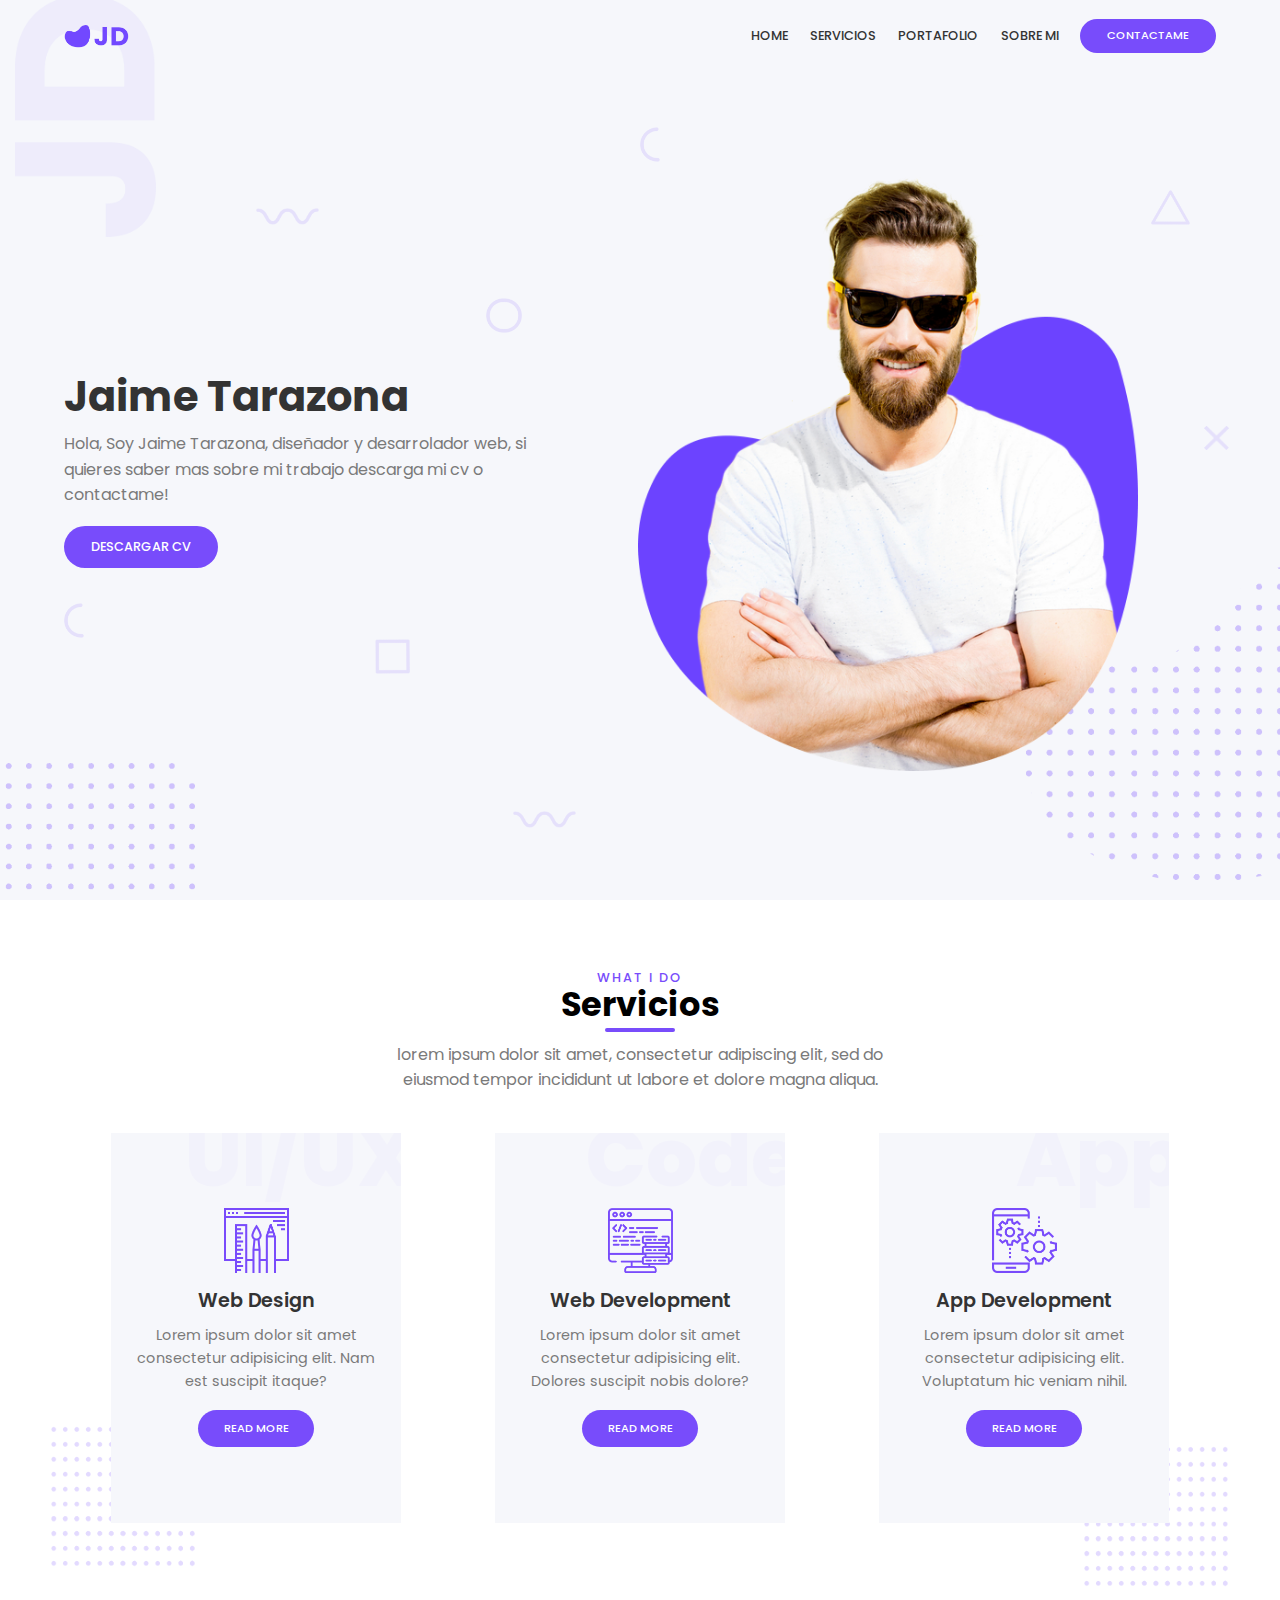
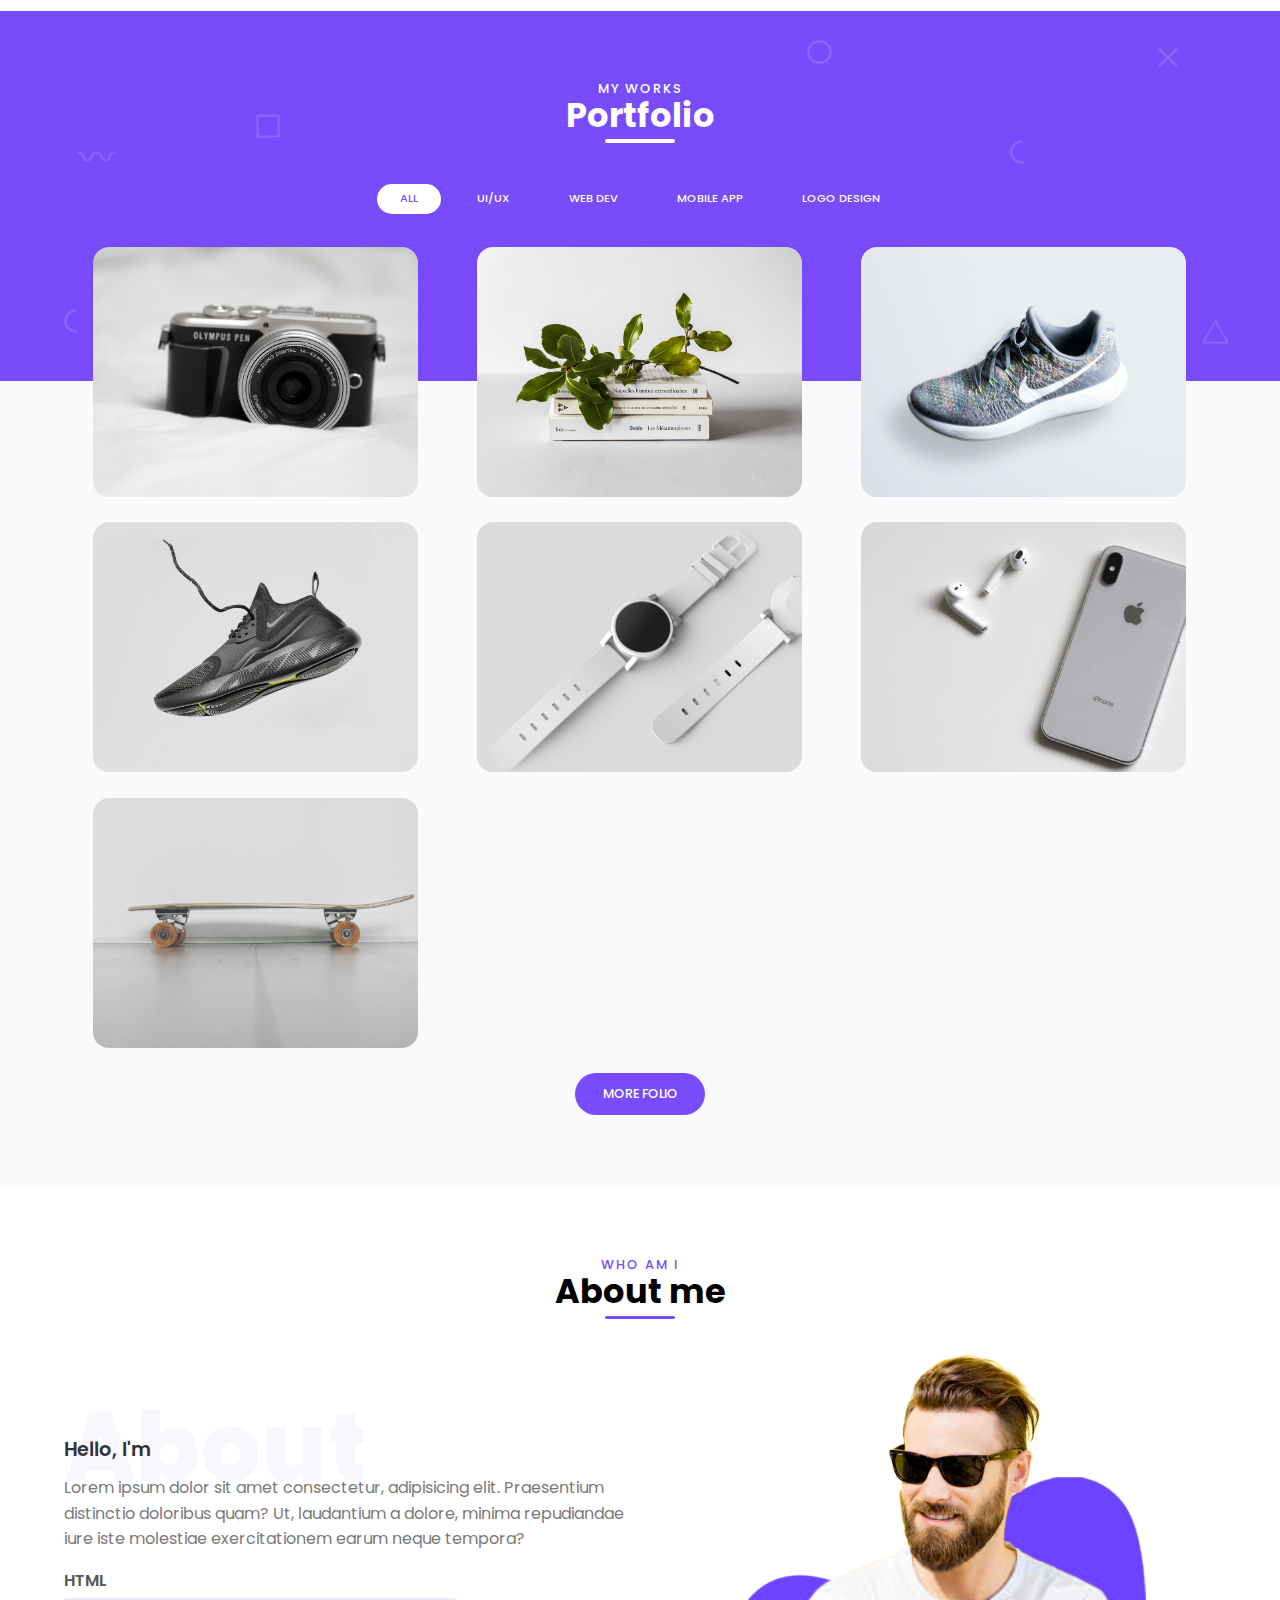
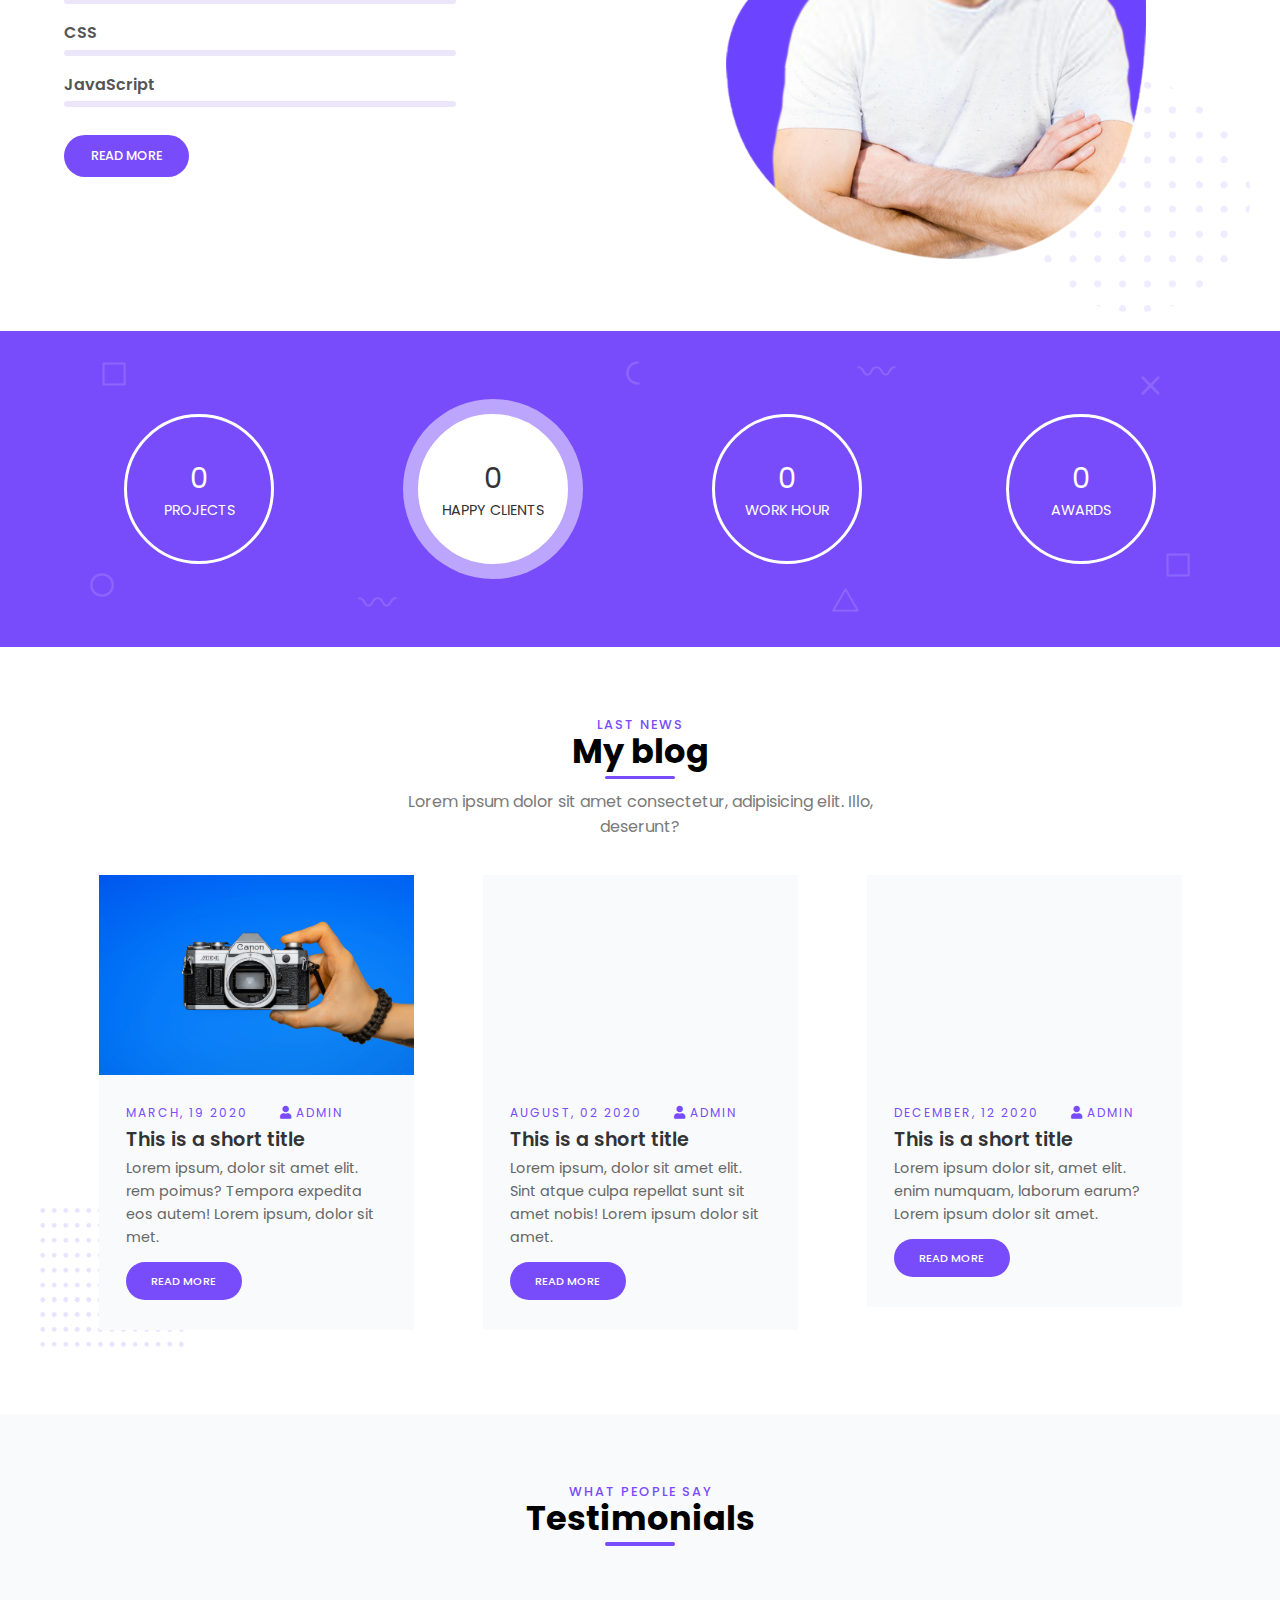
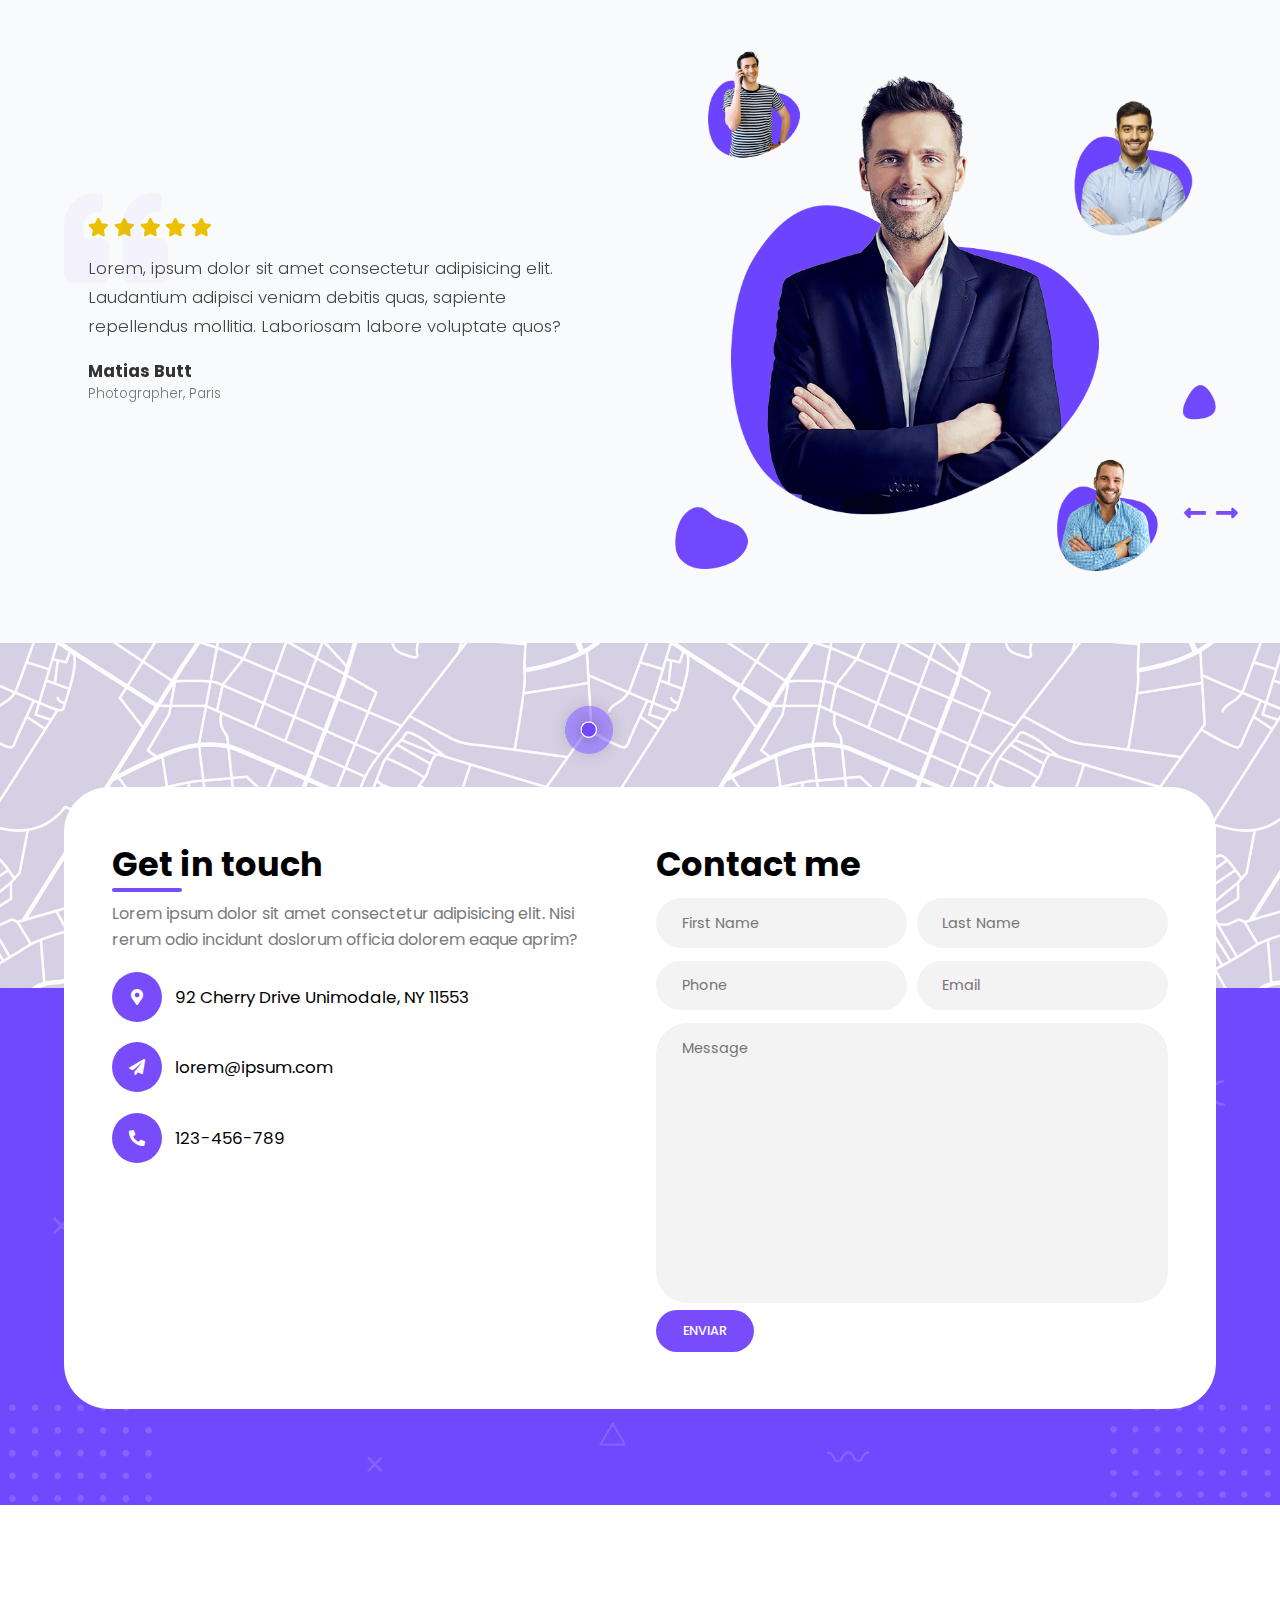
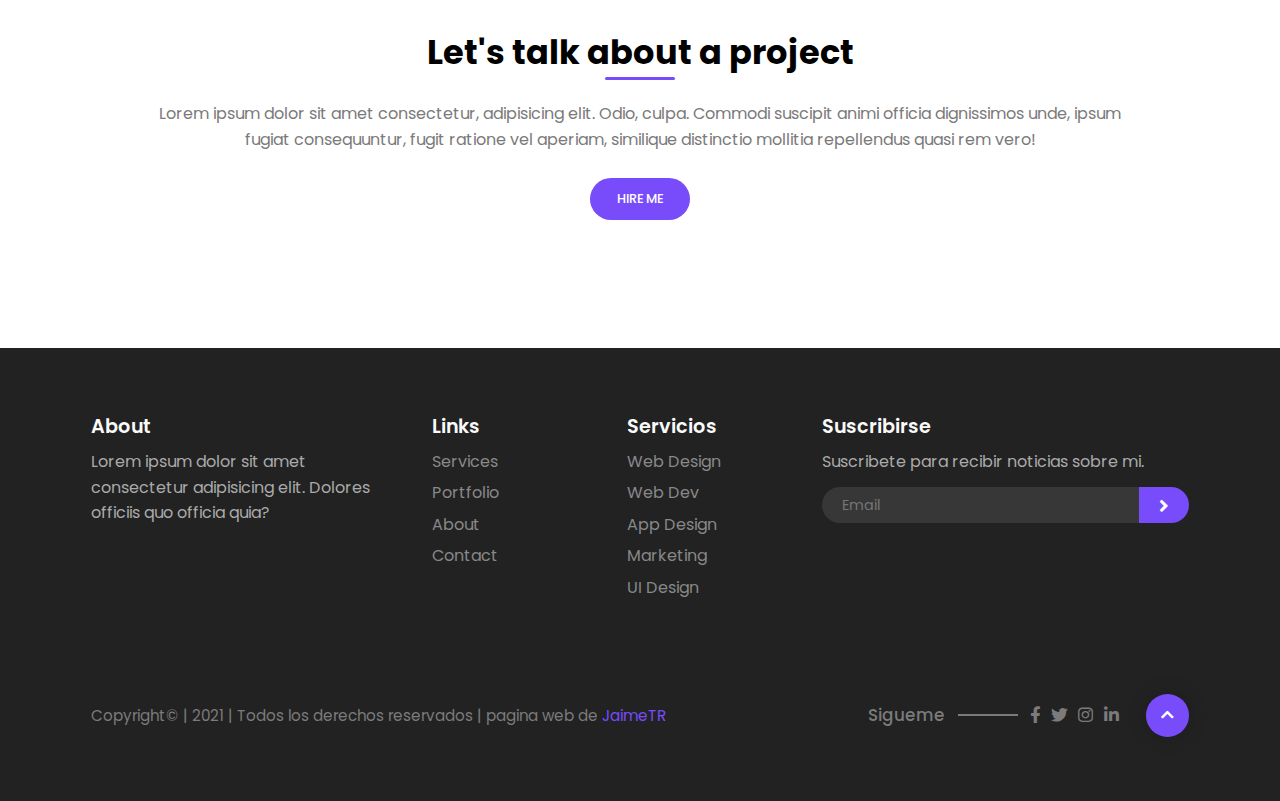
==== index.html @ b3bc88b5 "Update dependency font-awesome to v5.15.4" ====
<!DOCTYPE html>
<html lang="en">

<head>
    <meta charset="UTF-8" />
    <meta name="viewport" content="width=device-width, initial-scale=1.0" />
    <title>Jaime Tarazona - Portafolio web</title>
    <link rel="stylesheet" href="https://cdnjs.cloudflare.com/ajax/libs/font-awesome/5.15.4/css/all.min.css" />
    <link rel="stylesheet" href="https://unpkg.com/swiper/swiper-bundle.min.css" />
    <link rel="stylesheet" href="./css/style.css" />
</head>

<body>
    <main>
        <header id="header">
            <div class="overlay overlay-lg">
                <img src="./img/shapes/square.png" class="shape square" alt="" />
                <img src="./img/shapes/circle.png" class="shape circle" alt="" />
                <img src="./img/shapes/half-circle.png" class="shape half-circle1" alt="" />
                <img src="./img/shapes/half-circle.png" class="shape half-circle2" alt="" />
                <img src="./img/shapes/x.png" class="shape xshape" alt="" />
                <img src="./img/shapes/wave.png" class="shape wave wave1" alt="" />
                <img src="./img/shapes/wave.png" class="shape wave wave2" alt="" />
                <img src="./img/shapes/triangle.png" class="shape triangle" alt="" />
                <img src="./img/shapes/letters.png" class="letters" alt="" />
                <img src="./img/shapes/points1.png" class="points points1" alt="" />
            </div>

            <nav>
                <div class="container">
                    <div class="logo">
                        <img src="./img/logo.png" alt="" />
                    </div>

                    <div class="links">
                        <ul>
                            <li>
                                <a href="#header">Home</a>
                            </li>
                            <li>
                                <a href="#services">Servicios</a>
                            </li>
                            <li>
                                <a href="#portfolio">Portafolio</a>
                            </li>
                            <li>
                                <a href="#about">Sobre mi</a>
                            </li>
                            <li>
                                <a href="#contact" class="active">CONTACTAME</a>
                            </li>
                        </ul>
                    </div>

                    <div class="hamburger-menu">
                        <div class="bar"></div>
                    </div>
                </div>
            </nav>

            <div class="header-content">
                <div class="container grid-2">
                    <div class="column-1">
                        <h1 class="header-title">Jaime Tarazona</h1>
                        <p class="text">
                            Hola, Soy Jaime Tarazona, diseñador y desarrolador web, si quieres saber mas sobre mi trabajo descarga mi cv o contactame!
                        </p>
                        <a href="#" class="btn">Descargar CV</a>
                    </div>

                    <div class="column-2 image">
                        <img src="./img/shapes/points2.png" class="points points2" alt="" />
                        <img src="./img/person.png" class="img-element z-index" alt="" />
                    </div>
                </div>
            </div>
        </header>

        <section class="services section" id="services">
            <div class="container">
                <div class="section-header">
                    <h3 class="title" data-title="What I Do">Servicios</h3>
                    <p class="text">
                        lorem ipsum dolor sit amet, consectetur adipiscing elit, sed do eiusmod tempor incididunt ut labore et dolore magna aliqua.
                    </p>
                </div>

                <div class="cards">
                    <div class="card-wrap">
                        <img src="./img/shapes/points3.png" class="points points1 points-sq" alt="" />
                        <div class="card" data-card="UI/UX">
                            <div class="card-content z-index">
                                <img src="./img/design-icon.png" class="icon" alt="" />
                                <h3 class="title-sm">Web Design</h3>
                                <p class="text">
                                    Lorem ipsum dolor sit amet consectetur adipisicing elit. Nam est suscipit itaque?
                                </p>
                                <a href="#" class="btn small">Read more</a>
                            </div>
                        </div>
                    </div>

                    <div class="card-wrap">
                        <div class="card" data-card="Code">
                            <div class="card-content z-index">
                                <img src="./img/code-icon.png" class="icon" alt="" />
                                <h3 class="title-sm">Web Development</h3>
                                <p class="text">
                                    Lorem ipsum dolor sit amet consectetur adipisicing elit. Dolores suscipit nobis dolore?
                                </p>
                                <a href="#" class="btn small">Read more</a>
                            </div>
                        </div>
                    </div>

                    <div class="card-wrap">
                        <img src="./img/shapes/points3.png" class="points points2 points-sq" alt="" />
                        <div class="card" data-card="App">
                            <div class="card-content z-index">
                                <img src="./img/app-icon.png" class="icon" alt="" />
                                <h3 class="title-sm">App Development</h3>
                                <p class="text">
                                    Lorem ipsum dolor sit amet consectetur adipisicing elit. Voluptatum hic veniam nihil.
                                </p>
                                <a href="#" class="btn small">Read more</a>
                            </div>
                        </div>
                    </div>
                </div>
            </div>
        </section>

        <section class="portfolio section" id="portfolio">
            <div class="background-bg">
                <div class="overlay overlay-sm">
                    <img src="./img/shapes/half-circle.png" class="shape half-circle1" alt="" />
                    <img src="./img/shapes/half-circle.png" class="shape half-circle2" alt="" />
                    <img src="./img/shapes/square.png" class="shape square" alt="" />
                    <img src="./img/shapes/wave.png" class="shape wave" alt="" />
                    <img src="./img/shapes/circle.png" class="shape circle" alt="" />
                    <img src="./img/shapes/triangle.png" class="shape triangle" alt="" />
                    <img src="./img/shapes/x.png" class="shape xshape" alt="" />
                </div>
            </div>

            <div class="container">
                <div class="section-header">
                    <h3 class="title" data-title="My works">Portfolio</h3>
                </div>

                <div class="section-body">
                    <div class="filter">
                        <button class="filter-btn active" data-filter="*">All</button>
                        <button class="filter-btn" data-filter=".ui">UI/UX</button>
                        <button class="filter-btn" data-filter=".webdev">Web Dev</button>
                        <button class="filter-btn" data-filter=".appdev">
                Mobile App
              </button>
                        <button class="filter-btn" data-filter=".logo-design">
                Logo Design
              </button>
                    </div>

                    <div class="grid">
                        <div class="grid-item logo-design">
                            <div class="gallery-image">
                                <img src="./img/portfolio/port1.jpg" alt="" />
                                <div class="img-overlay">
                                    <div class="plus"></div>
                                    <div class="img-description">
                                        <h3>Logo Design</h3>
                                        <h5>View Demo</h5>
                                    </div>
                                </div>
                            </div>
                        </div>
                        <div class="grid-item webdev">
                            <div class="gallery-image">
                                <img src="./img/portfolio/port2.png" alt="" />
                                <div class="img-overlay">
                                    <div class="plus"></div>
                                    <div class="img-description">
                                        <h3>Web Development</h3>
                                        <h5>View Demo</h5>
                                    </div>
                                </div>
                            </div>
                        </div>
                        <div class="grid-item ui webdev">
                            <div class="gallery-image">
                                <img src="./img/portfolio/port3.png" alt="" />
                                <div class="img-overlay">
                                    <div class="plus"></div>
                                    <div class="img-description">
                                        <h3>Web Design</h3>
                                        <h5>View Demo</h5>
                                    </div>
                                </div>
                            </div>
                        </div>
                        <div class="grid-item ui">
                            <div class="gallery-image">
                                <img src="./img/portfolio/port4.png" alt="" />
                                <div class="img-overlay">
                                    <div class="plus"></div>
                                    <div class="img-description">
                                        <h3>UI / UX Design</h3>
                                        <h5>View Demo</h5>
                                    </div>
                                </div>
                            </div>
                        </div>
                        <div class="grid-item logo-design">
                            <div class="gallery-image">
                                <img src="./img/portfolio/port5.jpg" alt="" />
                                <div class="img-overlay">
                                    <div class="plus"></div>
                                    <div class="img-description">
                                        <h3>Logo Design</h3>
                                        <h5>View Demo</h5>
                                    </div>
                                </div>
                            </div>
                        </div>
                        <div class="grid-item appdev">
                            <div class="gallery-image">
                                <img src="./img/portfolio/port6.jpg" alt="" />
                                <div class="img-overlay">
                                    <div class="plus"></div>
                                    <div class="img-description">
                                        <h3>App Development</h3>
                                        <h5>View Demo</h5>
                                    </div>
                                </div>
                            </div>
                        </div>
                        <div class="grid-item logo-design">
                            <div class="gallery-image">
                                <img src="./img/portfolio/port7.jpg" alt="" />
                                <div class="img-overlay">
                                    <div class="plus"></div>
                                    <div class="img-description">
                                        <h3>Logo Design</h3>
                                        <h5>View Demo</h5>
                                    </div>
                                </div>
                            </div>
                        </div>
                        <div class="grid-item appdev ui">
                            <div class="gallery-image">
                                <img src="./img/portfolio/port8.png" alt="" />
                                <div class="img-overlay">
                                    <div class="plus"></div>
                                    <div class="img-description">
                                        <h3>App Development</h3>
                                        <h5>View Demo</h5>
                                    </div>
                                </div>
                            </div>
                        </div>
                        <div class="grid-item ui webdev">
                            <div class="gallery-image">
                                <img src="./img/portfolio/port9.png" alt="" />
                                <div class="img-overlay">
                                    <div class="plus"></div>
                                    <div class="img-description">
                                        <h3>Web Design</h3>
                                        <h5>View Demo</h5>
                                    </div>
                                </div>
                            </div>
                        </div>
                    </div>
                    <div class="more-folio">
                        <a href="#" class="btn">More Folio</a>
                    </div>
                </div>
            </div>
        </section>

        <section class="about section" id="about">
            <div class="container">
                <div class="section-header">
                    <h3 class="title" data-title="Who Am I">About me</h3>
                </div>

                <div class="section-body grid-2">
                    <div class="column-1">
                        <h3 class="title-sm">Hello, I'm</h3>
                        <p class="text">
                            Lorem ipsum dolor sit amet consectetur, adipisicing elit. Praesentium distinctio doloribus quam? Ut, laudantium a dolore, minima repudiandae iure iste molestiae exercitationem earum neque tempora?
                        </p>
                        <div class="skills">
                            <div class="skill html">
                                <h3 class="skill-title">HTML</h3>
                                <div class="skill-bar">
                                    <div class="skill-progress" data-progress="90%"></div>
                                </div>
                            </div>
                            <div class="skill css">
                                <h3 class="skill-title">CSS</h3>
                                <div class="skill-bar">
                                    <div class="skill-progress" data-progress="70%"></div>
                                </div>
                            </div>
                            <div class="skill js">
                                <h3 class="skill-title">JavaScript</h3>
                                <div class="skill-bar">
                                    <div class="skill-progress" data-progress="80%"></div>
                                </div>
                            </div>
                        </div>
                        <a href="#" class="btn">Read more</a>
                    </div>

                    <div class="column-2 image">
                        <img src="./img/shapes/points4.png" class="points" alt="" />
                        <img src="./img/about.png" class="z-index" alt="" />
                    </div>
                </div>
            </div>
        </section>

        <section class="records">
            <div class="overlay overlay-sm">
                <img src="./img/shapes/square.png" alt="" class="shape square1" />
                <img src="./img/shapes/square.png" alt="" class="shape square2" />
                <img src="./img/shapes/circle.png" alt="" class="shape circle" />
                <img src="./img/shapes/half-circle.png" alt="" class="shape half-circle" />
                <img src="./img/shapes/wave.png" alt="" class="shape wave wave1" />
                <img src="./img/shapes/wave.png" alt="" class="shape wave wave2" />
                <img src="./img/shapes/x.png" alt="" class="shape xshape" />
                <img src="./img/shapes/triangle.png" alt="" class="shape triangle" />
            </div>

            <div class="container">
                <div class="wrap">
                    <div class="record-circle">
                        <h2 class="number" data-num="235">0</h2>
                        <h4 class="sub-title">Projects</h4>
                    </div>
                </div>

                <div class="wrap">
                    <div class="record-circle active">
                        <h2 class="number" data-num="174">0</h2>
                        <h4 class="sub-title">Happy Clients</h4>
                    </div>
                </div>

                <div class="wrap">
                    <div class="record-circle">
                        <h2 class="number" data-num="892">0</h2>
                        <h4 class="sub-title">Work Hour</h4>
                    </div>
                </div>

                <div class="wrap">
                    <div class="record-circle">
                        <h2 class="number" data-num="368">0</h2>
                        <h4 class="sub-title">Awards</h4>
                    </div>
                </div>
            </div>
        </section>

        <section class="blog section">
            <div class="container">
                <div class="section-header">
                    <h3 class="title" data-title="Last News">My blog</h3>
                    <p class="text">
                        Lorem ipsum dolor sit amet consectetur, adipisicing elit. Illo, deserunt?
                    </p>
                </div>

                <div class="blog-wrapper">
                    <div class="blog-wrap">
                        <img src="./img/shapes/points3.png" alt="" class="points points-sq" />

                        <div class="blog-card">
                            <div class="blog-image">
                                <img src="./img/blog1.png" alt="" />
                            </div>

                            <div class="blog-content">
                                <div class="blog-info">
                                    <h5 class="blog-date">March, 19 2020</h5>
                                    <h5 class="blog-user"><i class="fas fa-user"></i>Admin</h5>
                                </div>
                                <h3 class="title-sm">This is a short title</h3>
                                <p class="blog-text">
                                    Lorem ipsum, dolor sit amet elit. rem poimus? Tempora expedita eos autem! Lorem ipsum, dolor sit met.
                                </p>
                                <a href="#" class="btn small">Read more</a>
                            </div>
                        </div>
                    </div>

                    <div class="blog-wrap">
                        <div class="blog-card">
                            <div class="blog-image">
                                <img src="./img/blog2.png" alt="" />
                            </div>

                            <div class="blog-content">
                                <div class="blog-info">
                                    <h5 class="blog-date">August, 02 2020</h5>
                                    <h5 class="blog-user"><i class="fas fa-user"></i>Admin</h5>
                                </div>
                                <h3 class="title-sm">This is a short title</h3>
                                <p class="blog-text">
                                    Lorem ipsum, dolor sit amet elit. Sint atque culpa repellat sunt sit amet nobis! Lorem ipsum dolor sit amet.
                                </p>
                                <a href="#" class="btn small">Read more</a>
                            </div>
                        </div>
                    </div>

                    <div class="blog-wrap">
                        <div class="blog-card">
                            <div class="blog-image">
                                <img src="./img/blog3.png" alt="" />
                            </div>

                            <div class="blog-content">
                                <div class="blog-info">
                                    <h5 class="blog-date">December, 12 2020</h5>
                                    <h5 class="blog-user"><i class="fas fa-user"></i>Admin</h5>
                                </div>
                                <h3 class="title-sm">This is a short title</h3>
                                <p class="blog-text">
                                    Lorem ipsum dolor sit, amet elit. enim numquam, laborum earum? Lorem ipsum dolor sit amet.
                                </p>
                                <a href="#" class="btn small">Read more</a>
                            </div>
                        </div>
                    </div>
                </div>
            </div>
        </section>

        <section class="testimonials section" id="testimonials">
            <div class="container">
                <div class="section-header">
                    <h3 class="title" data-title="What People Say">Testimonials</h3>
                </div>

                <div class="testi-content grid-2">
                    <div class="column-1 reviews">
                        <div class="swiper-container">
                            <div class="swiper-wrapper">
                                <div class="swiper-slide review">
                                    <i class="fas fa-quote-left quote"></i>
                                    <div class="rate">
                                        <i class="fas fa-star"></i>
                                        <i class="fas fa-star"></i>
                                        <i class="fas fa-star"></i>
                                        <i class="fas fa-star"></i>
                                        <i class="fas fa-star"></i>
                                    </div>

                                    <p class="review-text">
                                        Lorem, ipsum dolor sit amet consectetur adipisicing elit. Laudantium adipisci veniam debitis quas, sapiente repellendus mollitia. Laboriosam labore voluptate quos?
                                    </p>

                                    <div class="review-info">
                                        <h3 class="review-name">Matias Butt</h3>
                                        <h5 class="review-job">Photographer, Paris</h5>
                                    </div>
                                </div>

                                <div class="swiper-slide review">
                                    <i class="fas fa-quote-left quote"></i>
                                    <div class="rate">
                                        <i class="fas fa-star"></i>
                                        <i class="fas fa-star"></i>
                                        <i class="fas fa-star"></i>
                                        <i class="fas fa-star"></i>
                                        <i class="fas fa-star"></i>
                                    </div>

                                    <p class="review-text">
                                        Lorem ipsum dolor, sit amet consectetur adipisicing elit. Fugiat voluptate consequatur aut tenetur fugit error molestiae quaerat ex odio rem?
                                    </p>

                                    <div class="review-info">
                                        <h3 class="review-name">Romeo Herbert</h3>
                                        <h5 class="review-job">CEO, Munich</h5>
                                    </div>
                                </div>

                                <div class="swiper-slide review">
                                    <i class="fas fa-quote-left quote"></i>
                                    <div class="rate">
                                        <i class="fas fa-star"></i>
                                        <i class="fas fa-star"></i>
                                        <i class="fas fa-star"></i>
                                        <i class="fas fa-star"></i>
                                        <i class="fas fa-star"></i>
                                    </div>

                                    <p class="review-text">
                                        Lorem ipsum dolor sit amet consectetur adipisicing elit. Cupiditate voluptatum enim nemo quod amet dolorum aliquam, sapiente omnis eaque consectetur.
                                    </p>

                                    <div class="review-info">
                                        <h3 class="review-name">Jack Costa</h3>
                                        <h5 class="review-job">Director of THR, London</h5>
                                    </div>
                                </div>

                                <div class="swiper-slide review">
                                    <i class="fas fa-quote-left quote"></i>
                                    <div class="rate">
                                        <i class="fas fa-star"></i>
                                        <i class="fas fa-star"></i>
                                        <i class="fas fa-star"></i>
                                        <i class="fas fa-star"></i>
                                        <i class="fas fa-star"></i>
                                    </div>

                                    <p class="review-text">
                                        Lorem ipsum dolor sit amet consectetur, adipisicing elit. Perspiciatis ab incidunt, dicta quam inventore ipsum dolor. Consectetur nam incidunt error!
                                    </p>

                                    <div class="review-info">
                                        <h3 class="review-name">Reiss Mccartney</h3>
                                        <h5 class="review-job">Engineer, San Francisco</h5>
                                    </div>
                                </div>
                            </div>

                            <div class="review-nav swiper-button-prev">
                                <i class="fas fa-long-arrow-alt-left"></i>
                            </div>
                            <div class="review-nav swiper-button-next">
                                <i class="fas fa-long-arrow-alt-right"></i>
                            </div>
                        </div>
                    </div>

                    <div class="column-2 image">
                        <img src="./img/testi.png" alt="" class="img-element" />
                    </div>
                </div>
            </div>
        </section>

        <section class="contact" id="contact">
            <div class="container">
                <div class="contact-box">
                    <div class="contact-info">
                        <h3 class="title">Get in touch</h3>
                        <p class="text">
                            Lorem ipsum dolor sit amet consectetur adipisicing elit. Nisi rerum odio incidunt doslorum officia dolorem eaque aprim?
                        </p>
                        <div class="information-wrap">
                            <div class="information">
                                <div class="contact-icon">
                                    <i class="fas fa-map-marker-alt"></i>
                                </div>
                                <p class="info-text">92 Cherry Drive Unimodale, NY 11553</p>
                            </div>

                            <div class="information">
                                <div class="contact-icon">
                                    <i class="fas fa-paper-plane"></i>
                                </div>
                                <p class="info-text">lorem@ipsum.com</p>
                            </div>

                            <div class="information">
                                <div class="contact-icon">
                                    <i class="fas fa-phone-alt"></i>
                                </div>
                                <p class="info-text">123-456-789</p>
                            </div>
                        </div>
                    </div>

                    <div class="contact-form">
                        <h3 class="title">Contact me</h3>
                        <div class="row">
                            <input type="text" class="contact-input" placeholder="First Name" />
                            <input type="text" class="contact-input" placeholder="Last Name" />
                        </div>

                        <div class="row">
                            <input type="text" class="contact-input" placeholder="Phone" />
                            <input type="email" class="contact-input" placeholder="Email" />
                        </div>

                        <div class="row">
                            <textarea name="message" class="contact-input textarea" placeholder="Message"></textarea>
                        </div>
                        <a href="#" class="btn">ENVIAR</a>
                    </div>
                </div>
            </div>
        </section>

        <section class="hireme" id="hireme">
            <div class="container">
                <h3 class="title">Let's talk about a project</h3>
                <p class="text">
                    Lorem ipsum dolor sit amet consectetur, adipisicing elit. Odio, culpa. Commodi suscipit animi officia dignissimos unde, ipsum fugiat consequuntur, fugit ratione vel aperiam, similique distinctio mollitia repellendus quasi rem vero!
                </p>
                <a href="#" class="btn">Hire me</a>
            </div>
        </section>
    </main>

    <footer class="footer">
        <div class="container">
            <div class="grid-4">
                <div class="grid-4-col footer-about">
                    <h3 class="title-sm">About</h3>
                    <p class="text">
                        Lorem ipsum dolor sit amet consectetur adipisicing elit. Dolores officiis quo officia quia?
                    </p>
                </div>

                <div class="grid-4-col footer-links">
                    <h3 class="title-sm">Links</h3>
                    <ul>
                        <li>
                            <a href="#services">Services</a>
                        </li>
                        <li>
                            <a href="#portfolio">Portfolio</a>
                        </li>
                        <li>
                            <a href="#about">About</a>
                        </li>

                        <li>
                            <a href="#contact">Contact</a>
                        </li>
                    </ul>
                </div>

                <div class="grid-4-col footer-links">
                    <h3 class="title-sm">Servicios</h3>
                    <ul>
                        <li>
                            <a href="#">Web Design</a>
                        </li>
                        <li>
                            <a href="#">Web Dev</a>
                        </li>
                        <li>
                            <a href="#">App Design</a>
                        </li>
                        <li>
                            <a href="#">Marketing</a>
                        </li>
                        <li>
                            <a href="#">UI Design</a>
                        </li>
                    </ul>
                </div>

                <div class="grid-4-col footer-newstletter">
                    <h3 class="title-sm">Suscribirse</h3>
                    <p class="text">
                        Suscribete para recibir noticias sobre mi.
                    </p>
                    <div class="footer-input-wrap">
                        <input type="email" class="footer-input" placeholder="Email" />
                        <a href="#" class="input-arrow">
                            <i class="fas fa-angle-right"></i>
                        </a>
                    </div>
                </div>
            </div>

            <div class="bottom-footer">
                <div class="copyright">
                    <p class="text">
                        Copyright&copy; | 2021 | Todos los derechos reservados | pagina web de
                        <span>JaimeTR</span>
                    </p>
                </div>

                <div class="followme-wrap">
                    <div class="followme">
                        <h3>Sigueme</h3>
                        <span class="footer-line"></span>
                        <div class="social-media">
                            <a href="#">
                                <i class="fab fa-facebook-f"></i>
                            </a>
                            <a href="#">
                                <i class="fab fa-twitter"></i>
                            </a>
                            <a href="#">
                                <i class="fab fa-instagram"></i>
                            </a>
                            <a href="#">
                                <i class="fab fa-linkedin-in"></i>
                            </a>
                        </div>
                    </div>

                    <div class="back-btn-wrap">
                        <a href="#" class="back-btn">
                            <i class="fas fa-chevron-up"></i>
                        </a>
                    </div>
                </div>
            </div>
        </div>
    </footer>

    <script src="https://cdnjs.cloudflare.com/ajax/libs/jquery/3.5.1/jquery.min.js"></script>
    <script src="./js/isotope.pkgd.min.js"></script>
    <script src="https://unpkg.com/swiper/swiper-bundle.min.js"></script>
    <script src="./js/app.js"></script>
</body>

</html>
---- css/style.css ----
@import url("https://fonts.googleapis.com/css2?family=Poppins:wght@100;200;300;400;500;600;700;800;900&display=swap");

:root {
  --dark-one: #333;
  --dark-two: #7a7a7a;
  --main-color: #784cfb;
  --light-one: #fff;
  --light-two: #f9fafb;
  --light-three: #f6f7fb;
}

/* Genral Styles */

*,
*::before,
*::after {
  margin: 0;
  padding: 0;
  box-sizing: border-box;
}

html {
  scroll-behavior: smooth;
}

body,
button,
input,
textarea {
  font-family: "Poppins", sans-serif;
}

a {
  text-decoration: none;
}

ul {
  list-style: none;
}

img {
  width: 100%;
}

.container {
  position: relative;
  z-index: 5;
  max-width: 92rem;
  padding: 0 4rem;
  margin: 0 auto;
}

.stop-scrolling {
  height: 100%;
  overflow: hidden;
}

.grid-2 {
  display: grid;
  grid-template-columns: repeat(2, 1fr);
  align-items: center;
  justify-content: center;
}

.text {
  font-size: 1.25rem;
  color: var(--dark-two);
  line-height: 1.6;
}

.column-1 {
  margin-right: 1.5rem;
}

.column-2 {
  margin-left: 1.5rem;
}

.image {
  position: relative;
  display: flex;
  align-items: center;
  justify-content: center;
}

.z-index {
  position: relative;
  z-index: 2;
}

.overlay {
  position: absolute;
  width: 100%;
  height: 100%;
  overflow: hidden;
  top: 0;
  left: 0;
}

.overlay .shape {
  width: initial;
  opacity: 0.13;
  position: absolute;
}

.overlay.overlay-lg .shape {
  height: 55px;
}

.overlay.overlay-lg .shape.wave {
  height: initial;
  width: 88px;
}

.overlay.overlay-lg .shape.xshape {
  height: 38px;
}

.overlay.overlay-sm .shape {
  filter: brightness(0) invert(1);
  opacity: 0.15;
  height: 40px;
}

.overlay.overlay-sm .shape.wave {
  height: initial;
  width: 70px;
}

.overlay.overlay-sm .shape.xshape {
  height: 30px;
}

.points {
  opacity: 0.3;
  position: absolute;
}

.section {
  padding: 7rem 0;
  overflow: hidden;
}

.section-header {
  text-align: center;
  margin-bottom: 1.5rem;
}

.title {
  position: relative;
  display: inline-block;
  padding-bottom: 1rem;
  line-height: 1;
  font-size: 2.8rem;
  margin-bottom: 0.6rem;
}

.title:before {
  content: attr(data-title);
  display: block;
  margin-bottom: 0.4rem;
  color: var(--main-color);
  font-size: 1.15rem;
  font-weight: 500;
  text-transform: uppercase;
  letter-spacing: 3px;
}

.title:after {
  content: "";
  position: absolute;
  width: 90px;
  height: 5px;
  border-radius: 3px;
  background-color: var(--main-color);
  bottom: 0;
  left: 50%;
  transform: translateX(-50%);
}

.section-header .text {
  max-width: 600px;
  margin: 0 auto;
}

.title-sm {
  color: var(--dark-one);
  font-weight: 600;
  font-size: 1.6rem;
}

.points-sq {
  width: 210px;
}

.btn {
  display: inline-block;
  padding: 0.85rem 2rem;
  background-color: var(--main-color);
  color: var(--light-one);
  border-radius: 2rem;
  font-size: 1.05rem;
  text-transform: uppercase;
  font-weight: 500;
  transition: 0.3s;
}

.btn:hover {
  background-color: #6b44e0;
}

.btn.small {
  padding: 0.7rem 1.8rem;
  font-size: 1rem;
}

/* End Genral Styles */

/* Header */

header {
  width: 100%;
  background-color: var(--light-three);
  overflow: hidden;
  position: relative;
}

nav {
  width: 100%;
  position: relative;
  z-index: 50;
}

nav .container {
  display: flex;
  justify-content: space-between;
  height: 6rem;
  align-items: center;
}

.logo {
  width: 80px;
  display: flex;
  align-items: center;
}

.links ul {
  display: flex;
}

.links a {
  display: inline-block;
  padding: 0.9rem 1.2rem;
  color: var(--dark-one);
  font-size: 1.05rem;
  text-transform: uppercase;
  font-weight: 500;
  line-height: 1;
  transition: 0.3s;
}

.links a.active {
  background-color: var(--main-color);
  color: var(--light-one);
  border-radius: 2rem;
  font-size: 1rem;
  padding: 0.9rem 2.1rem;
  margin-left: 1rem;
}

.links a:hover {
  color: var(--main-color);
}

.links a.active:hover {
  color: var(--light-one);
  background-color: #6b44e0;
}

.hamburger-menu {
  width: 2.7rem;
  height: 3rem;
  z-index: 100;
  position: relative;
  display: none;
  align-items: center;
  justify-content: flex-end;
}

.hamburger-menu .bar {
  position: relative;
  width: 2.1rem;
  height: 3px;
  border-radius: 3px;
  background-color: var(--dark-one);
  transition: 0.5s;
}

.bar:before,
.bar:after {
  content: "";
  position: absolute;
  width: 2.1rem;
  height: 3px;
  border-radius: 3px;
  background-color: var(--dark-one);
  transition: 0.5s;
}

.bar:before {
  transform: translateY(-9px);
}

.bar:after {
  transform: translateY(9px);
}

nav.open .hamburger-menu .bar {
  background-color: transparent;
  transform: rotate(360deg);
}

nav.open .hamburger-menu .bar:before {
  transform: translateY(0) rotate(45deg);
  background-color: var(--light-one);
}

nav.open .hamburger-menu .bar:after {
  transform: translateY(0) rotate(-45deg);
  background-color: var(--light-one);
}

nav.open .links {
  transform: translateX(0);
}

.header-content .container.grid-2 {
  grid-template-columns: 2.5fr 3.5fr;
  min-height: calc(100vh - 6rem);
  padding-bottom: 2.5rem;
  text-align: left;
}

.header-title {
  font-size: 3.8rem;
  line-height: 0.8;
  color: var(--dark-one);
}

.header-content .text {
  margin: 2.15rem 0;
}

.header-content .image .img-element {
  max-width: 750px;
}

header .points1 {
  width: 420px;
  bottom: -75px;
  left: -150px;
}

header .points2 {
  width: 70%;
  top: 65%;
  left: 71%;
}

header .square {
  right: 68%;
  top: 71%;
}

header .triangle {
  right: 7%;
  bottom: 75%;
}

header .xshape {
  right: 4%;
  bottom: 50%;
}

header .half-circle1 {
  left: 50%;
  bottom: 82%;
}

header .half-circle2 {
  left: 5%;
  top: 67%;
}

header .wave1 {
  bottom: 75%;
  left: 20%;
}

header .wave2 {
  bottom: 8%;
  right: 55%;
}

header .circle {
  left: 38%;
  bottom: 63%;
}

.letters {
  position: absolute;
  width: 13.5%;
  top: -5px;
  left: 15px;
  opacity: 0.06;
}

/* End header */

/* Services */

.cards {
  display: flex;
  justify-content: space-around;
  flex-wrap: wrap;
  width: 100%;
}

.card-wrap {
  position: relative;
  margin: 1.7rem 0.8rem;
}

.card {
  position: relative;
  width: 100%;
  max-width: 390px;
  min-height: 520px;
  background-color: var(--light-three);
  display: flex;
  align-items: center;
  justify-content: center;
  text-align: center;
  padding: 3rem 2rem;
  overflow: hidden;
  transition: 0.3s;
}

.card:before {
  content: attr(data-card);
  position: absolute;
  top: -15px;
  right: -15px;
  font-size: 6rem;
  font-weight: 800;
  line-height: 1;
  color: var(--main-color);
  opacity: 0.025;
}

.card:after {
  content: "";
  position: absolute;
  width: 100%;
  height: 0px;
  bottom: 0;
  left: 0;
  background-color: var(--main-color);
  transition: 0.3s;
}

.card-wrap:hover .card {
  transform: translateY(-15px);
}

.card-wrap:hover .card:after {
  height: 8px;
}

.icon {
  width: 90px;
  margin-bottom: 1.7rem;
}

.card .title-sm {
  line-height: 0.8;
}

.card .text {
  font-size: 1.15rem;
  margin: 1.8rem 0;
}

.services .points1 {
  bottom: -50px;
  left: -125px;
  opacity: 0.2;
  pointer-events: none;
}

.services .points2 {
  bottom: -70px;
  right: -65px;
  opacity: 0.2;
  pointer-events: none;
}

/* End Services */

/* Portfolio */

.portfolio {
  position: relative;
  width: 100%;
  background-color: var(--light-two);
}

.background-bg {
  position: absolute;
  width: 100%;
  height: 520px;
  top: 0;
  left: 0;
  background-color: var(--main-color);
}

.portfolio .title,
.portfolio .title:before {
  color: var(--light-one);
}

.portfolio .title:after {
  background-color: var(--light-one);
}

.filter {
  width: 100%;
  display: flex;
  align-items: center;
  justify-content: center;
  flex-wrap: wrap;
}

.filter-btn {
  border: none;
  outline: none;
  background-color: transparent;
  margin: 0.45rem 0.4rem;
  padding: 0.85rem 1.8rem;
  color: var(--light-one);
  text-transform: uppercase;
  font-weight: 500;
  font-size: 1.1rem;
  line-height: 1;
  cursor: pointer;
  border-radius: 2rem;
  transition: 0.3s;
}

.filter-btn.active {
  background-color: var(--light-one);
  color: var(--main-color);
}

.portfolio .square {
  top: 28%;
  left: 20%;
}

.portfolio .circle {
  top: 8%;
  right: 35%;
}

.portfolio .triangle {
  bottom: 10%;
  right: 4%;
}

.portfolio .half-circle1 {
  bottom: 13%;
  left: 5%;
}

.portfolio .half-circle2 {
  top: 35%;
  right: 20%;
}

.portfolio .xshape {
  top: 10%;
  right: 8%;
}

.portfolio .wave {
  top: 38%;
  left: 6%;
}

.grid {
  width: 100%;
  margin: 1.5rem 0;
}

.grid-item {
  width: 33.33%;
  padding: 1rem 1.2rem;
  display: flex;
  justify-content: center;
}

.gallery-image {
  position: relative;
  overflow: hidden;
  border-radius: 16px;
  height: 330px;
  width: 100%;
  cursor: pointer;
}

.gallery-image img {
  position: absolute;
  height: 115%;
  width: initial;
  top: 50%;
  left: 50%;
  transform: translate(-50%, -50%);
  transform-origin: center;
  transition: 0.5s;
}

.gallery-image .img-overlay {
  position: absolute;
  width: 100%;
  height: 100%;
  top: 0;
  left: 0;
  z-index: 2;
  color: var(--light-one);
  background-color: rgba(120, 76, 251, 0.55);
  display: flex;
  flex-direction: column;
  align-items: center;
  justify-content: flex-end;
  padding: 2rem 3.2rem;
  opacity: 0;
  transition: 0.5s;
}

.img-overlay .plus {
  position: relative;
  margin: auto 0;
}

.plus:before,
.plus:after {
  content: "";
  position: absolute;
  width: 4.5rem;
  height: 3px;
  top: 50%;
  left: 50%;
  transform: translate(-50%, -50%);
  background-color: var(--light-one);
  border-radius: 3px;
}

.plus:before {
  transform: translate(-50%, -50%) rotate(-90deg);
}

.img-description {
  width: 100%;
}

.img-overlay h3 {
  font-weight: 600;
  text-transform: uppercase;
  font-size: 1.5rem;
}

.img-overlay h5 {
  font-size: 1.15rem;
  font-weight: 300;
}

.gallery-image:hover .img-overlay {
  opacity: 1;
}

.gallery-image:hover img {
  transform: translate(-50%, -50%) scale(1.1);
}

.more-folio {
  display: flex;
  justify-content: center;
}

/* End Portfolio */

/* About */

.about {
  overflow: hidden;
}

.about img {
  max-width: 600px;
}

.about .text {
  margin-top: 1rem;
}

.skills {
  margin: 1.5rem 0 2.5rem 0;
}

.skill {
  margin: 1rem 0;
}

.skill-title {
  color: #555;
  font-weight: 600;
  margin-bottom: 0.3rem;
}

.skill-bar {
  width: 70%;
  height: 8px;
  border-radius: 4px;
  background-color: #ece6fa;
  position: relative;
  overflow: hidden;
}

.skill-progress {
  position: absolute;
  height: 100%;
  width: 0%;
  top: 0;
  left: 0;
  background-color: var(--main-color);
  transition: 1s;
}

.about .column-1 {
  position: relative;
}

.about .column-1:before {
  content: "About";
  position: absolute;
  font-size: 8rem;
  font-weight: 800;
  color: var(--main-color);
  opacity: 0.04;
  top: 20px;
  left: 0;
  line-height: 0;
}

.about .points {
  width: 300px;
  top: 65%;
  left: 80%;
  opacity: 0.1;
}

/* End About */

/* Records */

.records {
  position: relative;
  background-color: var(--main-color);
  padding: 5.2rem 0;
}

.records .container {
  display: grid;
  grid-template-columns: repeat(4, 1fr);
  align-items: center;
  justify-content: center;
  text-align: center;
  grid-column-gap: 1.5rem;
  grid-row-gap: 2rem;
}

.record-circle {
  width: 180px;
  height: 180px;
  border-radius: 50%;
  margin: 0 auto;
  border: 4px solid var(--light-one);
  display: flex;
  flex-direction: column;
  justify-content: center;
  color: var(--light-one);
}

.record-circle.active {
  background-color: var(--light-one);
  color: var(--dark-one);
  box-shadow: 0 0 0 15px rgb(255, 255, 255, 0.5);
}

.number {
  font-weight: 400;
  font-size: 2.35rem;
}

.sub-title {
  font-weight: 400;
  font-size: 1.12rem;
  text-transform: uppercase;
}

.records .square1 {
  left: 8%;
  top: 10%;
}

.records .square2 {
  right: 90px;
  bottom: 70px;
}

.records .xshape {
  top: 45px;
  right: 120px;
}

.records .circle {
  left: 7%;
  bottom: 50px;
}

.records .triangle {
  left: 65%;
  bottom: 35px;
}

.records .wave1 {
  top: 35px;
  right: 30%;
}

.records .wave2 {
  bottom: 40px;
  left: 28%;
}

.records .half-circle {
  top: 30px;
  right: 50%;
}

/* End Records */

/* Blog */

.blog-wrapper {
  display: flex;
  width: 100%;
  justify-content: space-around;
  flex-wrap: wrap;
}

.blog-wrap {
  position: relative;
  margin: 1.3rem 0.5rem;
}

.blog-card {
  max-width: 420px;
  width: 100%;
  overflow: hidden;
  background-color: var(--light-two);
  transition: 0.3s;
  position: relative;
}

.blog-card:after {
  content: "";
  position: absolute;
  width: 1100%;
  height: 0px;
  bottom: 0;
  left: 0;
  background-color: var(--main-color);
  transition: 0.3s;
}

.blog-image {
  width: 100%;
  height: 270px;
  position: relative;
  overflow: hidden;
}

.blog-image img {
  position: absolute;
  height: 105%;
  width: initial;
  top: 50%;
  left: 50%;
  transform: translate(-50%, -50%);
  transition: 0.5s;
}

.blog-content {
  padding: 2.1rem 2.2rem 2.7rem 2.2rem;
}

.blog-info {
  display: flex;
  flex-wrap: wrap;
  margin-bottom: 0.5rem;
}

.blog-info h5 {
  color: var(--main-color);
  font-weight: 400;
  text-transform: uppercase;
  font-size: 1.05rem;
  letter-spacing: 2px;
}

.blog-date {
  margin-right: 2rem;
}

.blog-user i {
  margin-right: 0.2rem;
  font-size: 1rem;
}

.blog-text {
  margin: 0.5rem 0 1.5rem 0;
  font-size: 1.2rem;
  line-height: 1.6;
  color: #666;
}

.blog-card:hover {
  transform: translateY(-15px);
}

.blog-card:hover:after {
  height: 8px;
}

.blog-card:hover .blog-image img {
  transform: translate(-50%, -50%) scale(1.15);
}

.blog .points {
  top: 72%;
  right: 71%;
  opacity: 0.15;
}

/* End Blog */

/* Testimonials */

.testimonials {
  background-color: var(--light-two);
  overflow: hidden;
}

.testi-content {
  margin-top: 6rem;
}

.reviews {
  overflow: hidden;
}

.review {
  position: relative;
  padding: 2rem 1.5rem;
}

.quote {
  position: absolute;
  top: 0;
  left: 0;
  color: var(--main-color);
  opacity: 0.04;
  font-size: 8rem;
}

.rate {
  display: flex;
  font-size: 1.4rem;
  color: #ebc000;
  margin-bottom: 1.5rem;
}

.rate i {
  margin-right: 0.3rem;
}

.review-text {
  font-size: 1.35rem;
  font-weight: 300;
  color: #444;
  line-height: 1.7;
}

.review-info {
  margin-top: 2rem;
}

.review-name {
  font-size: 1.3rem;
  font-weight: 700;
  color: var(--dark-one);
}

.review-job {
  font-size: 1.15rem;
  font-weight: 300;
  color: #777;
}

.review-nav {
  bottom: 2.2rem;
  top: initial;
  font-size: 1.8rem;
  color: var(--main-color);
}

.swiper-button-next {
  right: 2rem;
  left: initial;
}

.swiper-button-prev {
  right: 4.5rem;
  left: initial;
}

.swiper-button-prev:after,
.swiper-button-next:after {
  display: none;
}

/* End Testimonials */

/* Contact */

.contact {
  position: relative;
  width: 100%;
  padding: 13.5rem 0 8.5rem;
}

.contact:before,
.contact:after {
  content: "";
  position: absolute;
  width: 100%;
  z-index: -1;
  left: 0;
}

.contact:before {
  top: 0;
  height: 40%;
  background: url("../img/map.png") center center / cover;
}

.contact:after {
  top: 40%;
  height: 60%;
  background: url("../img/contact-bg.png") center bottom / cover;
}

.contact-box {
  width: 100%;
  background-color: var(--light-one);
  width: 100%;
  border-radius: 45px;
  padding: 5.5rem 4.5rem;
  display: grid;
  grid-template-columns: repeat(2, 1fr);
}

.contact-info {
  padding-right: 2rem;
}

.contact-form {
  padding-left: 2rem;
}

.contact-info .title:after {
  left: 0;
  transform: initial;
}

.information-wrap {
  margin-top: 2rem;
}

.information {
  display: flex;
  align-items: center;
}

.information:not(:last-child) {
  margin-bottom: 1.3rem;
}

.contact-icon {
  min-width: 67px;
  height: 67px;
  display: inline-block;
  border-radius: 50%;
  background-color: var(--main-color);
  color: var(--light-one);
  text-align: center;
  font-size: 1.4rem;
  margin-right: 1rem;
}

.contact-icon i {
  line-height: 67px;
}

.info-text {
  font-size: 1.3rem;
  display: inline-block;
}

.contact-form .title:after {
  display: none;
}

.contact-form .title {
  margin: 0;
}

.contact-form .row {
  width: 100%;
  display: grid;
  grid-template-columns: repeat(auto-fit, minmax(130px, 1fr));
  grid-column-gap: 0.6rem;
}

.contact-input {
  padding: 1.2rem 2.1rem;
  margin: 0.6rem 0;
  border: none;
  outline: none;
  background: #f3f3f3;
  border-radius: 4rem;
  font-weight: 600;
  font-size: 1.25rem;
  transition: 0.3s;
}

.contact-input::placeholder {
  font-weight: 400;
}

.contact-input.textarea {
  resize: none;
  min-height: 280px;
  border-radius: 2rem;
}

.contact-input:hover {
  background: #ececec;
}

.contact-input:focus {
  background: #eaeaea;
}

.contact-input .btn {
  margin-top: 0.6rem;
}

/* End Contact */

/* Hire me */

.hireme {
  padding: 12rem 0;
}

.hireme .container {
  text-align: center;
}

.hireme .title {
  margin-bottom: 1.3rem;
}

.hireme .text {
  max-width: 1000px;
  margin: 0 auto 1.6rem auto;
}

/* End Hire me */

/* Footer */

.footer {
  background-color: #222;
  padding: 6rem 0;
}

.footer .grid-4 {
  display: grid;
  grid-template-columns: 3.5fr 2fr 2fr 3fr;
}

.grid-4-col {
  padding: 0 1.7rem;
}

.footer .title-sm {
  color: #fafafa;
  margin-bottom: 0.9rem;
}

.footer .text {
  color: #aaa;
}

.footer-links a {
  color: #888;
  font-size: 1.25rem;
  display: inline-block;
  margin-bottom: 0.4rem;
  transition: 0.3s;
}

.footer-links a:hover {
  color: var(--main-color);
}

.footer-input-wrap {
  display: grid;
  grid-template-columns: auto 50px;
  width: 100%;
  height: 50px;
  border-radius: 30px;
  overflow: hidden;
  margin-top: 1.2rem;
}

.footer-input {
  background: #373737;
  color: #333;
  outline: none;
  border: none;
  padding: 0 1.5rem;
  font-size: 1.1rem;
  transition: 0.3s;
}

.input-arrow {
  color: #fff;
  background-color: var(--main-color);
  display: flex;
  align-items: center;
  justify-content: center;
  font-size: 1.45rem;
  transition: 0.3s;
}

.input-arrow:hover {
  background-color: #6b44e0;
}

.focus {
  background: #fff;
}

.bottom-footer {
  margin-top: 5.5rem;
  padding: 0 1.7rem;
  display: flex;
  align-items: center;
  justify-content: space-between;
}

.copyright .text {
  color: #7b7b7b;
  font-size: 1.2rem;
  display: inline-block;
  text-align: center;
}

.copyright .text span {
  color: var(--main-color);
  cursor: pointer;
}

.followme-wrap {
  display: flex;
}

.followme {
  display: flex;
  align-items: center;
}

.followme h3 {
  color: #7b7b7b;
  font-weight: 500;
  font-size: 1.3rem;
}

.followme .footer-line {
  width: 60px;
  height: 2px;
  background-color: #7b7b7b;
  margin: 0 1.2rem;
  display: inline-block;
}

.social-media a {
  color: #7b7b7b;
  font-size: 1.3rem;
  margin-right: 0.4rem;
  transition: 0.3s;
}

.social-media a:hover {
  color: var(--main-color);
}

.back-btn-wrap {
  position: relative;
  margin-left: 2.5rem;
}

.back-btn {
  display: flex;
  align-items: center;
  justify-content: center;
  height: 55px;
  width: 55px;
  background-color: var(--main-color);
  border-radius: 50%;
  color: #fff;
  font-size: 1.2rem;
  box-shadow: 0 0 20px 1px rgba(0, 0, 0, 0.15);
  transition: 0.3s;
  position: relative;
  z-index: 2;
}

.back-btn:hover {
  background-color: #6b44e0;
}

.back-btn-wrap:before {
  content: "";
  position: absolute;
  width: 60px;
  height: 60px;
  background-color: #fff;
  z-index: 1;
  top: 50%;
  left: 50%;
  transform: translate(-50%, -50%) scale(0.7);
  border-radius: 50%;
  opacity: 0.08;
  animation: scale 1.2s ease-out infinite 1s;
}

@keyframes scale {
  0% {
    transform: translate(-50%, -50%) scale(1);
    opacity: 0.15;
  }

  100% {
    transform: translate(-50%, -50%) scale(1.6);
    opacity: 0;
  }
}

/* End Footer */

/* Responsive */

@media (max-width: 1280px) {
  .text {
    font-size: 1rem;
  }

  .title {
    font-size: 2.1rem;
    padding-bottom: 0.65rem;
  }

  .title:before {
    margin-bottom: 0.2rem;
    font-size: 0.8rem;
    letter-spacing: 2px;
  }

  .title:after {
    height: 3.5px;
    width: 70px;
  }

  .title-sm {
    font-size: 1.2rem;
  }

  .btn {
    padding: 0.75rem 1.7rem;
    font-size: 0.8rem;
  }

  .btn.small {
    padding: 0.65rem 1.6rem;
    font-size: 0.7rem;
  }

  .section-header .text {
    max-width: 500px;
  }

  .section {
    padding: 4.5rem 0;
  }

  .column-1 {
    margin-right: 1rem;
  }

  .column-2 {
    margin-left: 1rem;
  }

  .overlay.overlay-lg .shape {
    height: 35px;
  }

  .overlay.overlay-lg .shape.wave {
    height: initial;
    width: 63px;
  }

  .overlay.overlay-lg .shape.xshape {
    height: 24px;
  }

  .overlay.overlay-sm .shape {
    height: 24px;
  }

  .overlay.overlay-sm .shape.wave {
    height: initial;
    width: 39px;
  }

  .overlay.overlay-sm .shape.xshape {
    height: 19px;
  }

  header .points1 {
    width: 270px;
    bottom: -50px;
    left: -75px;
  }

  header .points2 {
    width: 340px;
  }

  header .letters {
    width: 11%;
  }

  .header-content .image .img-element {
    max-width: 500px;
  }

  nav .container {
    height: 4.5rem;
  }

  .header-content .container.grid-2 {
    min-height: calc(100vh - 4.5rem);
    padding-bottom: 1.5rem;
  }

  .logo {
    width: 65px;
  }

  .links a {
    font-size: 0.8rem;
    padding: 0.65rem 0.7rem;
  }

  .links a.active {
    font-size: 0.7rem;
    padding: 0.7rem 1.7rem;
    margin-left: 0.6rem;
  }

  .header-title {
    font-size: 2.6rem;
  }

  .header-content .text {
    margin: 1.1rem 0;
  }

  .card {
    min-height: 390px;
    max-width: 290px;
    padding: 2.2rem 1.5rem;
  }

  .icon {
    width: 65px;
    margin-bottom: 0.8rem;
  }

  .card .text {
    font-size: 0.9rem;
    margin: 1rem 0;
  }

  .card:before {
    font-size: 5rem;
  }

  .card-wrap {
    margin: 1rem 0.6rem;
  }

  .services .points1 {
    left: -60px;
  }

  .points-sq {
    width: 150px;
  }

  .grid {
    margin: 0.8rem 0;
  }

  .grid-item {
    padding: 0.8rem;
  }

  .gallery-image {
    height: 250px;
    max-width: 325px;
  }

  .gallery-image .img-overlay {
    padding: 1.4rem 2rem;
  }

  .plus:before,
  .plus:after {
    width: 2.8rem;
  }

  .img-overlay h3 {
    font-size: 1.1rem;
  }

  .img-overlay h5 {
    font-size: 0.8rem;
  }

  .background-bg {
    height: 370px;
  }

  .filter-btn {
    padding: 0.6rem 1.45rem;
    font-size: 0.7rem;
  }

  .about img {
    max-width: 420px;
  }

  .about .text {
    margin-top: 0.7rem;
  }

  .skills {
    margin: 0.9rem 0 1.7rem 0;
  }

  .skill-title {
    font-size: 1rem;
  }

  .skill-bar {
    height: 6px;
  }

  .about .column-1:before {
    font-size: 6rem;
    top: 13px;
  }

  .about .points {
    width: 230px;
    left: 65%;
  }

  .record-circle {
    width: 150px;
    height: 150px;
    border-width: 3px;
  }

  .record-circle .number {
    font-size: 1.8rem;
  }

  .record-circle .sub-title {
    font-size: 0.9rem;
  }

  .blog-wrap {
    margin: 0.7rem 0.5rem;
  }

  .blog-card {
    max-width: 315px;
  }

  .blog-image {
    height: 200px;
  }

  .blog-content {
    padding: 1.8rem 1.7rem 1.9rem 1.7rem;
  }

  .blog-info {
    margin-bottom: 0.2rem;
  }

  .blog-info > * {
    font-size: 0.75rem !important;
  }

  .blog-user i {
    font-size: 0.8rem;
  }

  .blog-text {
    font-size: 0.9rem;
    margin: 0.2rem 0 0.8rem 0;
  }

  .rate {
    font-size: 1.15rem;
    margin-bottom: 1.1rem;
  }

  .review-text {
    font-size: 1.05rem;
  }

  .review-info {
    margin-top: 1.1rem;
  }

  .review-name {
    font-size: 1.05rem;
  }

  .review-job {
    font-size: 0.85rem;
  }

  .quote {
    font-size: 6.5rem;
  }

  .review-nav {
    font-size: 1.55rem;
  }

  .swiper-button-next {
    right: 2.5rem;
  }

  .swiper-button-prev {
    right: 4.5rem;
  }

  .contact {
    padding: 9rem 0 6rem 0;
  }

  .contact-form {
    padding-left: 1rem;
  }

  .contact-info {
    padding-right: 1rem;
  }

  .contact-box {
    padding: 3.6rem 3rem;
  }

  .information-wrap {
    margin-top: 1.2rem;
  }

  .contact-icon {
    min-width: 50px;
    height: 50px;
    font-size: 1rem;
    margin-right: 0.8rem;
  }

  .contact-icon i {
    line-height: 50px;
  }

  .info-text {
    font-size: 1.05rem;
  }

  .contact-input {
    font-size: 0.9rem;
    padding: 0.9rem 1.6rem;
    margin: 0.4rem 0;
  }

  .hireme {
    padding: 8rem 0;
  }

  .footer {
    padding: 4rem 0;
  }

  .footer-links a {
    font-size: 1rem;
  }

  .footer .title-sm {
    margin-bottom: 0.5rem;
  }

  .footer-input-wrap {
    height: 36px;
    margin-top: 0.8rem;
  }

  .footer-input {
    font-size: 0.9rem;
    padding: 0 1.2rem;
  }

  .input-arrow {
    font-size: 1.2rem;
  }

  .copyright .text {
    font-size: 0.95rem;
  }

  .followme h3 {
    font-size: 1.05rem;
  }

  .followme .footer-line {
    margin: 0 0.8rem;
  }

  .social-media a {
    font-size: 1.05rem;
  }

  .back-btn-wrap {
    margin-left: 1.3rem;
  }

  .back-btn {
    width: 43px;
    height: 43px;
    font-size: 0.9rem;
  }

  .back-btn-wrap:before {
    width: 45px;
    height: 45px;
  }
}

@media (max-width: 850px) {
  .grid-2 {
    grid-template-columns: 1fr !important;
  }

  .column-1 {
    margin-right: 0;
    margin-bottom: 1rem;
  }

  .column-2 {
    margin-left: 0;
    margin-top: 1rem;
  }

  .hamburger-menu {
    display: flex;
  }

  .header-content {
    margin-top: 1rem;
  }

  .header-title {
    font-size: 2.3rem;
  }

  .header-content .image {
    max-width: 400px;
    margin: 0 auto;
  }

  header .column-1 {
    max-width: 550px;
    margin: 0 auto;
  }

  .links {
    position: fixed;
    width: 100%;
    height: 100vh;
    top: 0;
    right: 0;
    background-color: #252525;
    display: flex;
    align-items: center;
    justify-content: center;
    text-align: center;
    transform: translateX(100%);
    transition: 0.5s;
  }

  .links ul {
    flex-direction: column;
  }

  .links a {
    color: var(--light-one);
  }

  .links a.active {
    margin-left: 0;
    margin: 0.5rem 0;
  }

  .header-content .container.grid-2 {
    min-height: 80vh;
  }

  .letters,
  header .half-circle2,
  header .points1,
  header .wave2 {
    display: none;
  }

  header .half-circle1 {
    bottom: 55%;
    left: 23%;
  }

  header .circle {
    left: 8%;
    bottom: 40%;
  }

  header .wave1 {
    bottom: 87%;
    left: 75%;
  }

  header .square {
    top: initial;
    bottom: 5%;
    left: 13%;
  }

  header .triangle {
    right: 14%;
    bottom: 63%;
  }

  header .points2 {
    width: 280px;
    bottom: -10px;
    left: 60%;
  }

  header .xshape {
    left: 90%;
    top: 54%;
  }

  .grid-item {
    width: 50%;
  }

  .gallery-image {
    height: 210px;
    max-width: 270px;
  }

  .background-bg {
    height: 340px;
  }

  .portfolio .half-circle1,
  .portfolio .triangle,
  .portfolio .half-circle2 {
    display: none;
  }

  .portfolio .square {
    top: 10%;
    left: 14%;
  }

  .portfolio .wave {
    top: 33%;
  }

  .portfolio .circle {
    right: 20%;
  }

  .portfolio .xshape {
    top: 25%;
  }

  .skill-bar {
    width: 100%;
  }

  .about .column-1:before {
    font-size: 5rem;
  }

  .about .points {
    top: 60%;
    left: 59%;
  }

  .records .wave1,
  .records .triangle {
    display: none;
  }

  .records .container {
    grid-template-columns: repeat(2, 1fr);
  }

  .records .wave2 {
    left: 48%;
  }

  .records .sqaure2 {
    bottom: 45%;
    right: 50px;
  }

  .testi-content {
    margin-top: 1.7rem;
  }

  .testi-content .image {
    max-width: 500px;
    margin: 0 auto;
  }

  .review-nav {
    bottom: 3rem;
  }

  .contact-box {
    grid-template-columns: 1fr;
    padding: 3.2rem 2.7rem;
  }

  .contact-info {
    padding-right: 0;
    padding-bottom: 0.5rem;
  }

  .contact-form {
    padding-left: 0;
    padding-top: 0.5rem;
  }

  .information-wrap {
    margin-top: 0.7rem;
  }

  .information:not(:last-child) {
    margin-bottom: 0.8rem;
  }

  .contact-input.textarea {
    min-height: 220px;
  }

  .contact:before {
    height: 25%;
  }

  .contact:after {
    height: 75%;
    top: 25%;
  }

  .footer .grid-4 {
    grid-template-columns: repeat(2, 1fr);
    max-width: 500px;
    margin: 0 auto;
    text-align: center;
  }

  .footer-about {
    grid-column: 1 / 3;
  }

  .footer-newstletter {
    grid-column: 1 / 3;
  }

  .grid-4-col {
    margin: 1rem 0;
    padding: 0;
  }

  .footer-input-wrap {
    max-width: 300px;
    margin: 0.95rem auto 0 auto;
    grid-template-columns: auto 45px;
  }

  .bottom-footer {
    flex-direction: column;
    justify-items: center;
    align-items: center;
    padding: 1.5rem 0 0 0;
    margin-top: 2.5rem;
    position: relative;
  }

  .bottom-footer:before {
    content: "";
    position: absolute;
    width: 90%;
    max-width: 500px;
    height: 1px;
    background-color: #7b7b7b;
    top: 0;
    left: 50%;
    transform: translate(-50%, -50%);
  }

  .followme-wrap {
    margin-top: 0.8rem;
  }
}

@media (max-width: 600px) {
  .grid-item {
    width: 100%;
  }
}

@media (max-width: 560px) {
  .container {
    padding: 0 2rem;
  }

  .title {
    font-size: 1.8rem;
  }

  .text {
    font-size: 0.92rem;
  }

  .overlay.overlay-lg .shape {
    height: 28px;
  }

  .overlay.overlay-lg .shape.wave {
    height: initial;
    width: 52px;
  }

  .overlay.overlay-lg .shape.xshape {
    height: 22px;
  }

  .records .container {
    grid-template-columns: 1fr;
  }

  .records .half-circle {
    top: 50%;
    left: 50px;
  }

  .records .wave2 {
    bottom: 50%;
    right: 20px;
    left: initial;
  }

  .records .xshape {
    right: 70px;
  }

  .records .square2 {
    bottom: 90px;
    right: 40px;
  }

  .testi-content {
    margin-top: 1rem;
  }

  .review {
    padding: 1.5rem 1rem;
  }

  .review-text {
    font-size: 0.9rem;
  }

  .review-nav {
    bottom: 1.5rem;
    font-size: 1.3rem;
  }

  .swiper-button-next {
    right: 1.3rem;
  }

  .swiper-button-prev {
    right: 3rem;
  }

  .contact {
    padding: 8rem 0 5rem 0;
  }

  .contact-info {
    display: none;
  }

  .contact-box {
    padding: 2.3rem 2rem;
    border-radius: 30px;
  }

  .contact:before {
    background-size: 200%;
  }

  .contact-form .row {
    grid-column-gap: 0.3rem;
  }

  .contact-input {
    font-size: 0.8rem;
    padding: 0.8rem 1.4rem;
    margin: 0.25rem 0;
  }
}

/* End Responsive */
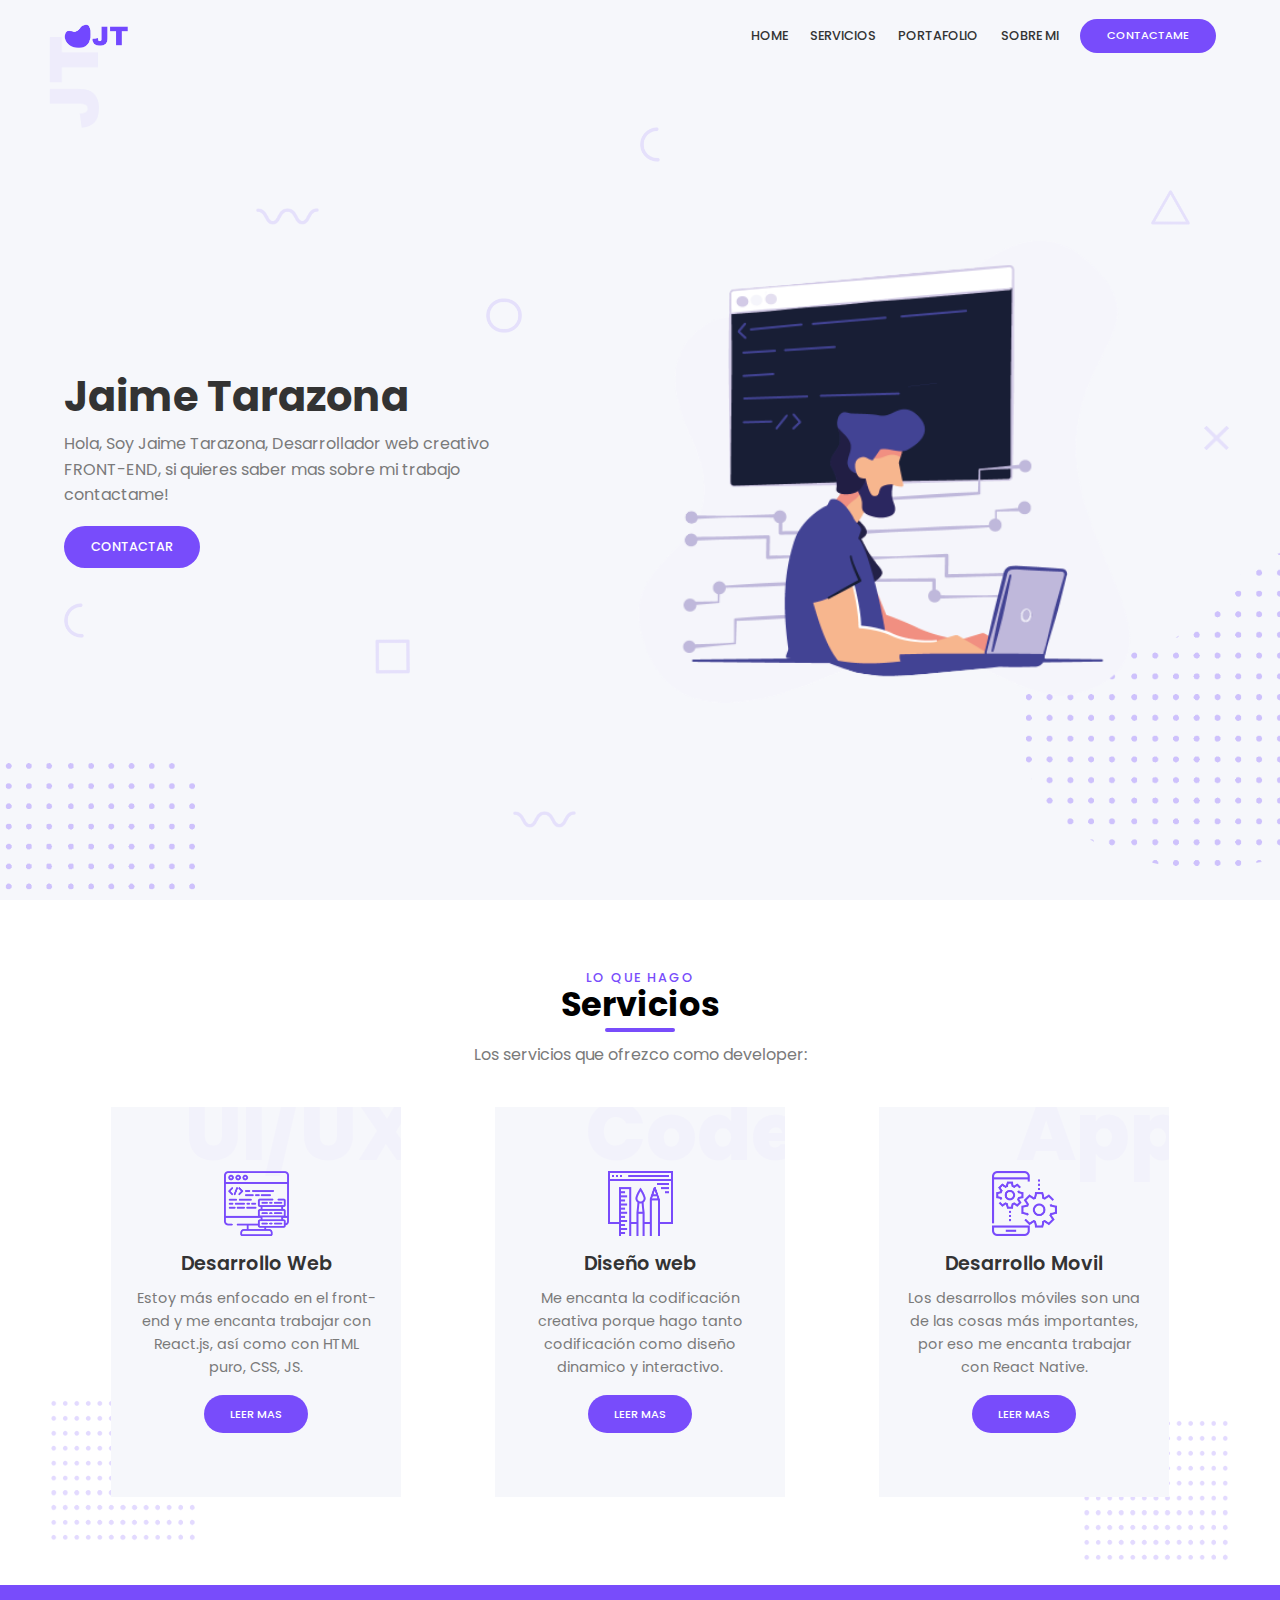
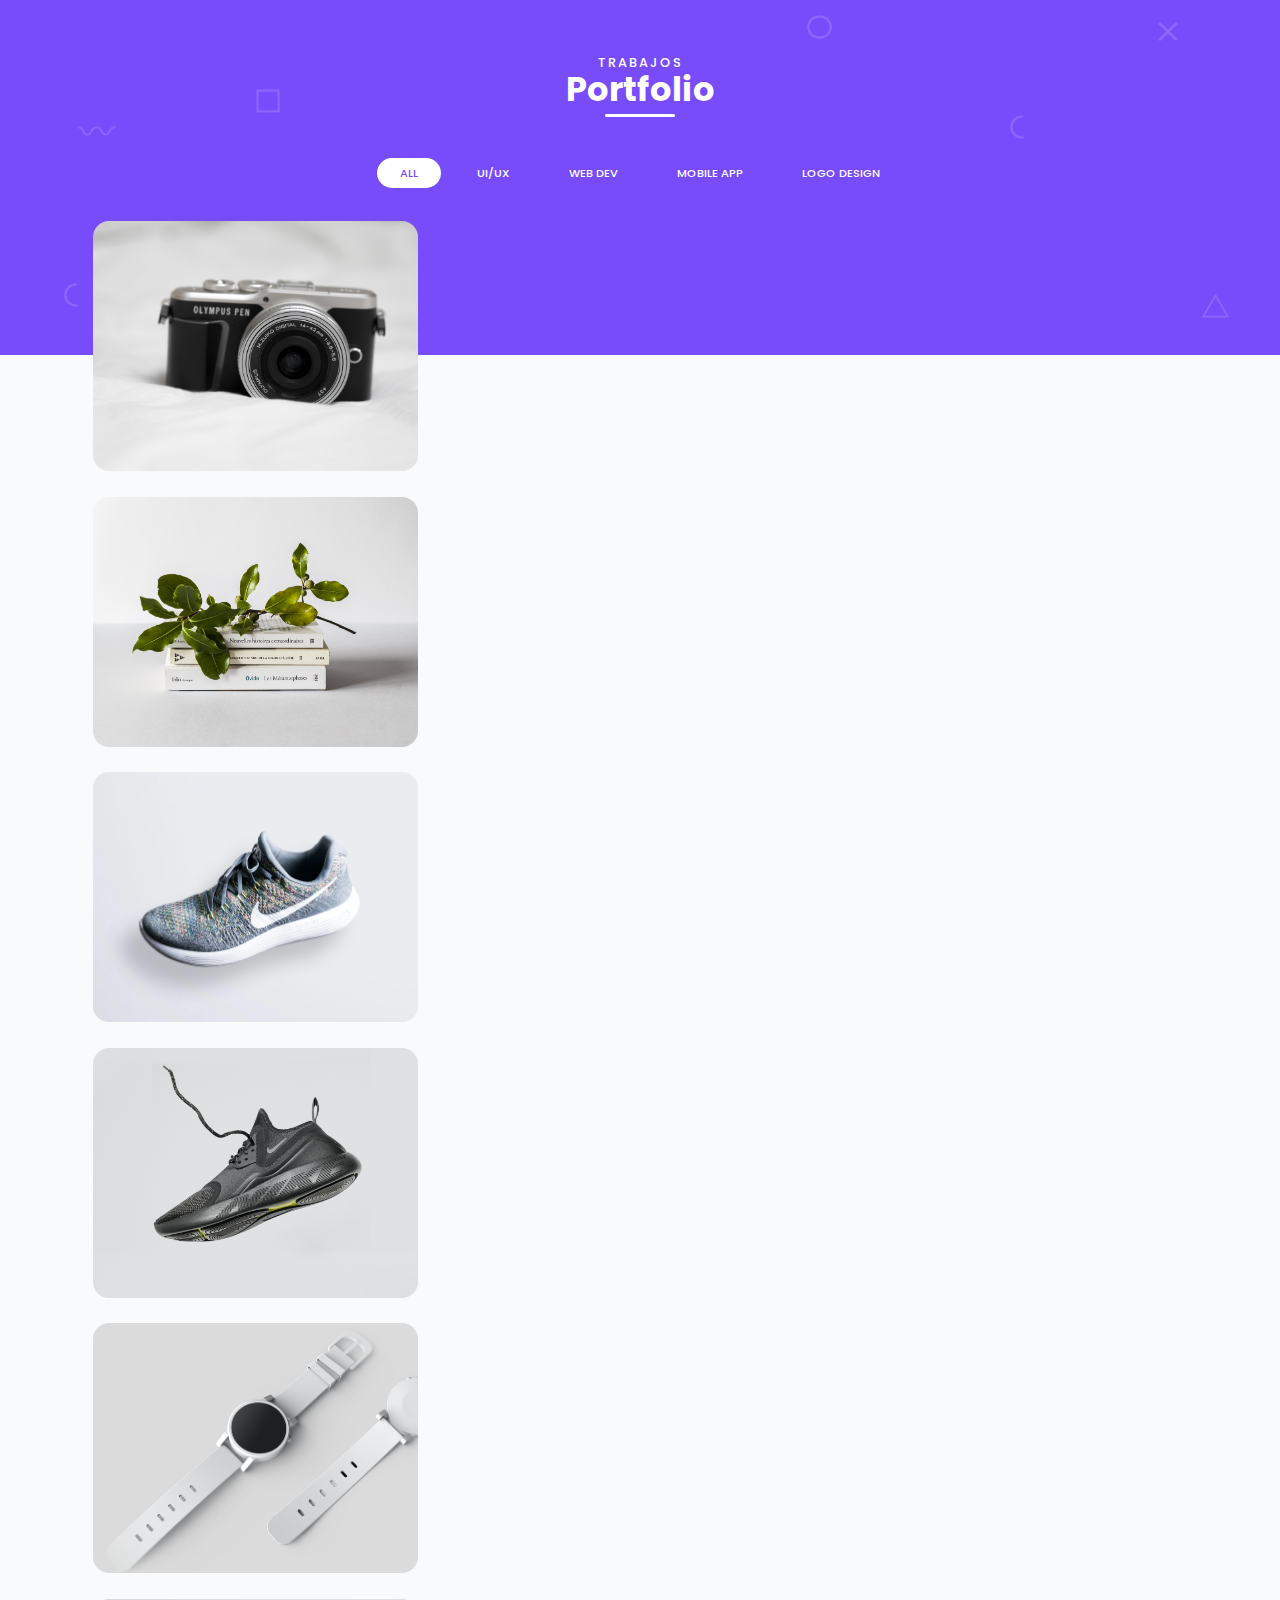
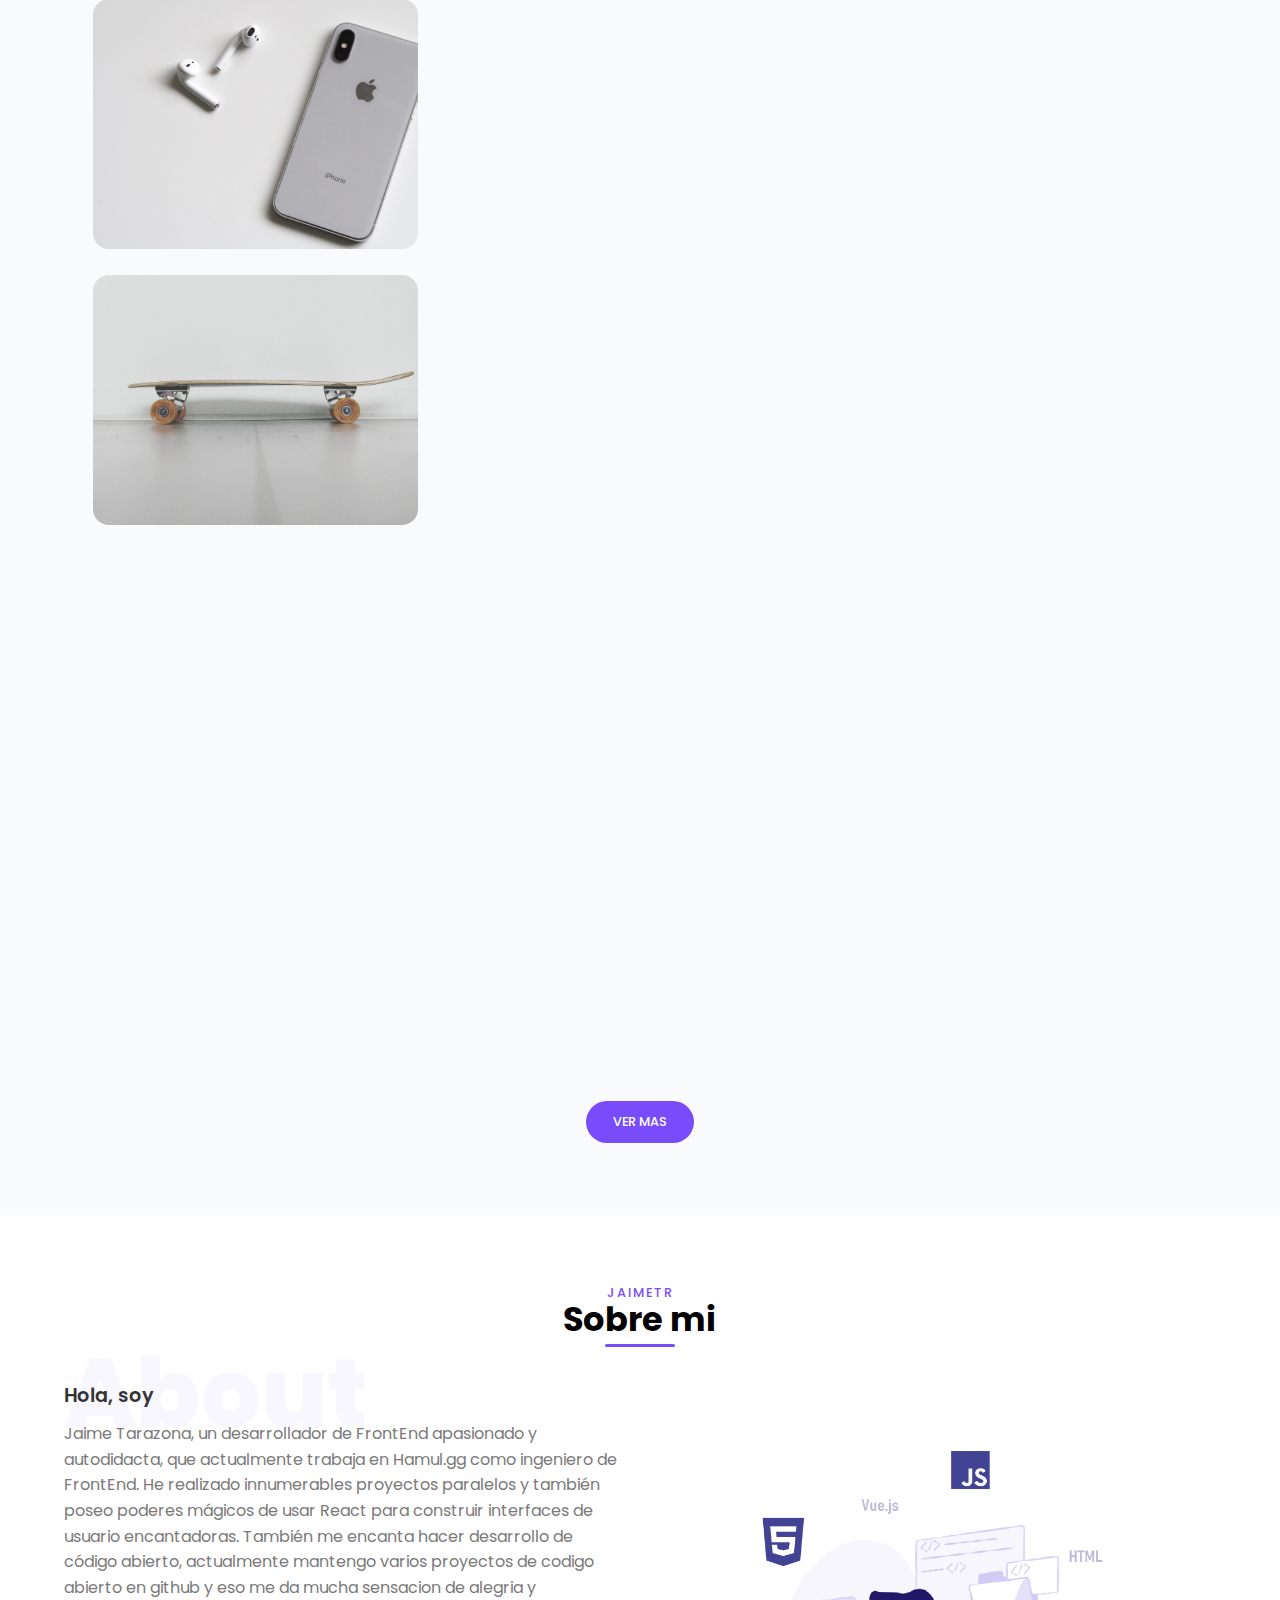
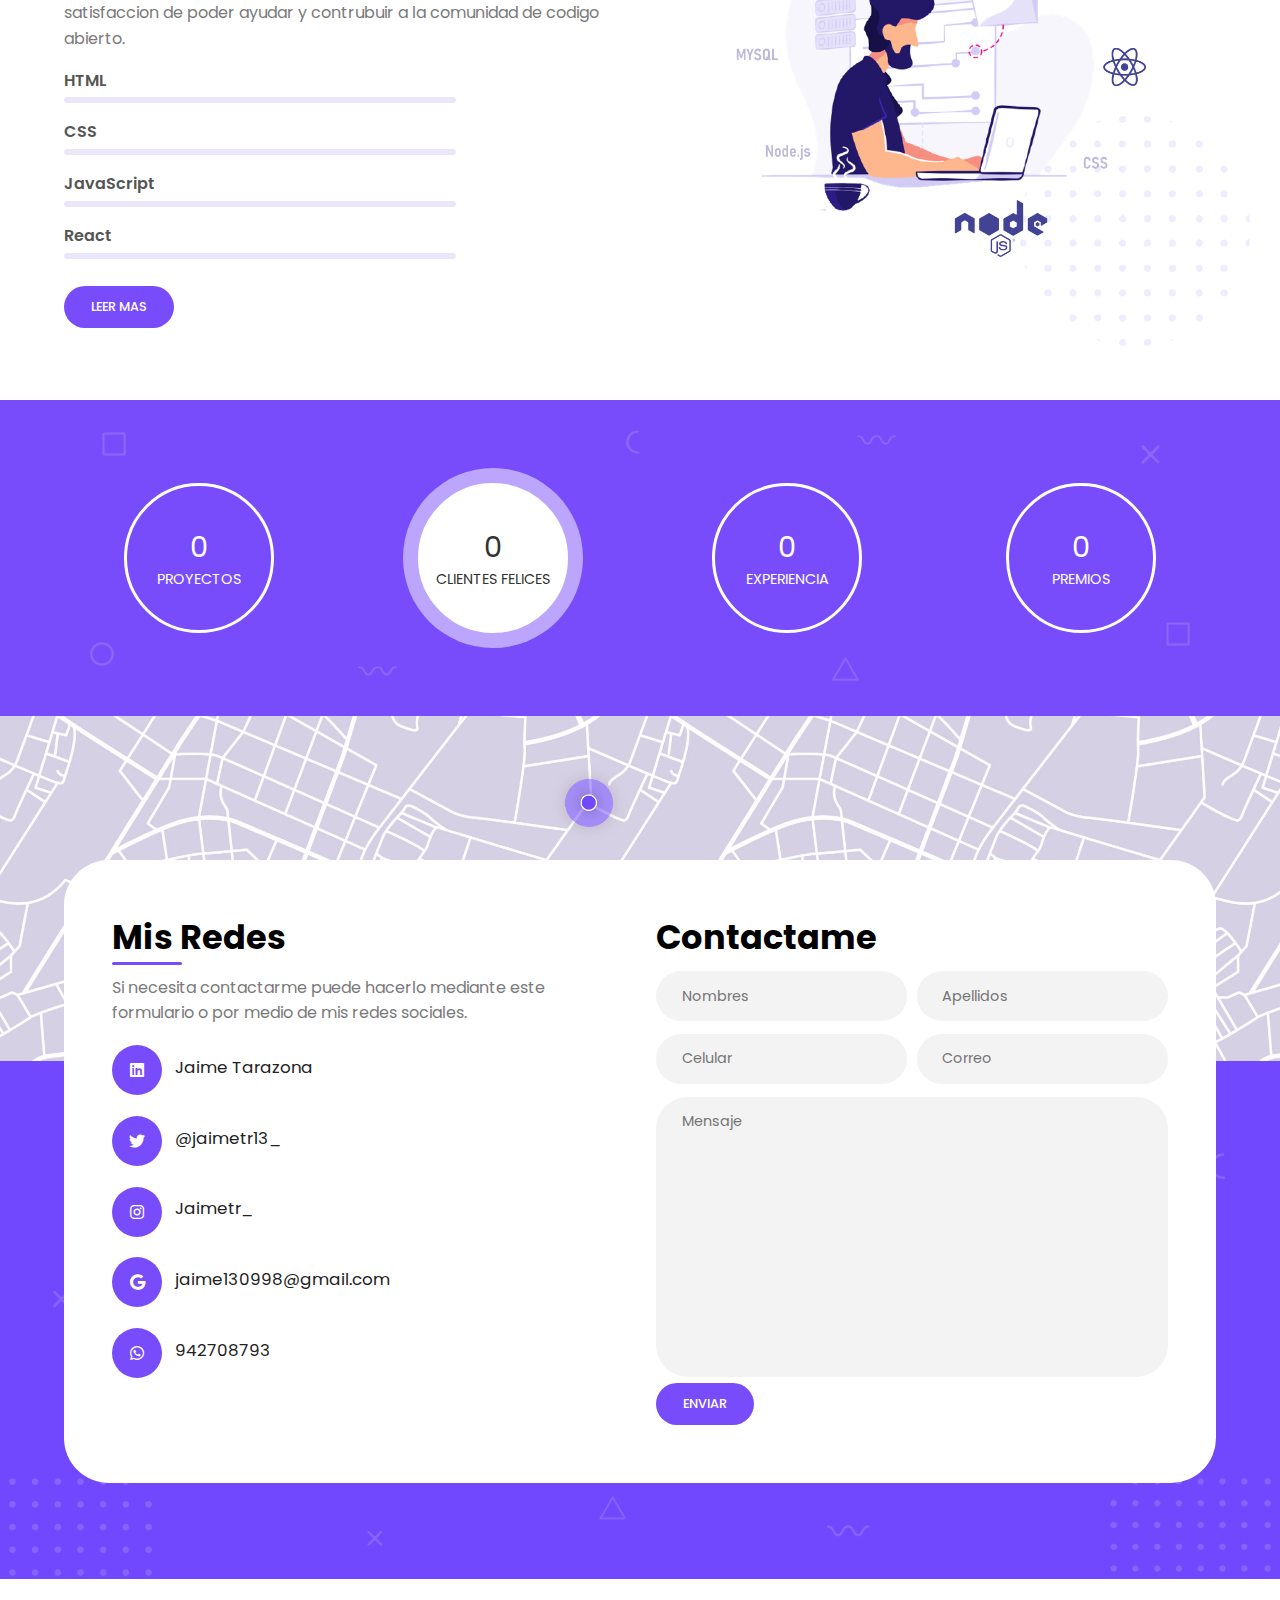
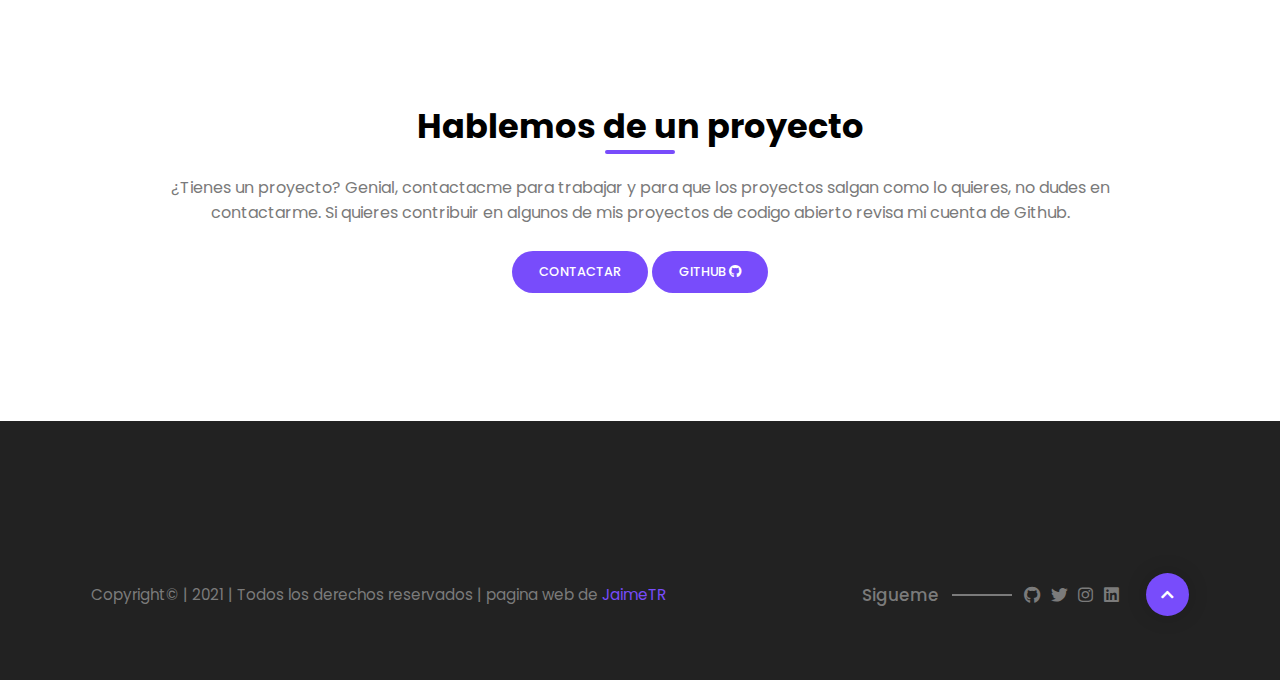
==== commit 96c51672: "version 1.0" ====
--- a/index.html
+++ b/index.html
@@ -1,13 +1,17 @@
+<!--
+Author: JaimeTR 
+-->
 <!DOCTYPE html>
-<html lang="en">
+<html lang="es">
 
 <head>
     <meta charset="UTF-8" />
     <meta name="viewport" content="width=device-width, initial-scale=1.0" />
-    <title>Jaime Tarazona - Portafolio web</title>
+    <title>Jaime Tarazona - Portafolio Web</title>
     <link rel="stylesheet" href="https://cdnjs.cloudflare.com/ajax/libs/font-awesome/5.15.4/css/all.min.css" />
     <link rel="stylesheet" href="https://unpkg.com/swiper/swiper-bundle.min.css" />
     <link rel="stylesheet" href="./css/style.css" />
+    <link rel="shortcut icon" href="assets/images/logoitenav.png" type="images/ico">
 </head>
 
 <body>
@@ -25,13 +29,11 @@
                 <img src="./img/shapes/letters.png" class="letters" alt="" />
                 <img src="./img/shapes/points1.png" class="points points1" alt="" />
             </div>
-
             <nav>
                 <div class="container">
                     <div class="logo">
                         <img src="./img/logo.png" alt="" />
                     </div>
-
                     <div class="links">
                         <ul>
                             <li>
@@ -51,23 +53,20 @@
                             </li>
                         </ul>
                     </div>
-
                     <div class="hamburger-menu">
                         <div class="bar"></div>
                     </div>
                 </div>
             </nav>
-
             <div class="header-content">
                 <div class="container grid-2">
                     <div class="column-1">
                         <h1 class="header-title">Jaime Tarazona</h1>
                         <p class="text">
-                            Hola, Soy Jaime Tarazona, diseñador y desarrolador web, si quieres saber mas sobre mi trabajo descarga mi cv o contactame!
+                            Hola, Soy Jaime Tarazona, Desarrollador web creativo FRONT-END, si quieres saber mas sobre mi trabajo contactame!
                         </p>
-                        <a href="#" class="btn">Descargar CV</a>
-                    </div>
-
+                        <a href="#contact" class="btn">CONTACTAR</a>
+                    </div>
                     <div class="column-2 image">
                         <img src="./img/shapes/points2.png" class="points points2" alt="" />
                         <img src="./img/person.png" class="img-element z-index" alt="" />
@@ -75,60 +74,58 @@
                 </div>
             </div>
         </header>
-
         <section class="services section" id="services">
             <div class="container">
                 <div class="section-header">
-                    <h3 class="title" data-title="What I Do">Servicios</h3>
+                    <h3 class="title" data-title="Lo que hago">Servicios</h3>
                     <p class="text">
-                        lorem ipsum dolor sit amet, consectetur adipiscing elit, sed do eiusmod tempor incididunt ut labore et dolore magna aliqua.
+                        Los servicios que ofrezco como developer:
                     </p>
                 </div>
-
                 <div class="cards">
                     <div class="card-wrap">
                         <img src="./img/shapes/points3.png" class="points points1 points-sq" alt="" />
                         <div class="card" data-card="UI/UX">
                             <div class="card-content z-index">
-                                <img src="./img/design-icon.png" class="icon" alt="" />
-                                <h3 class="title-sm">Web Design</h3>
+                                <img src="./img/code-icon.png" class="icon" alt="" />
+                                <h3 class="title-sm">Desarrollo Web</h3>
                                 <p class="text">
-                                    Lorem ipsum dolor sit amet consectetur adipisicing elit. Nam est suscipit itaque?
+                                    Estoy más enfocado en el front-end y me encanta trabajar con React.js, así como con HTML puro, CSS, JS.
                                 </p>
-                                <a href="#" class="btn small">Read more</a>
-                            </div>
-                        </div>
-                    </div>
-
+                                <a href="#" class="btn small">LEER MAS</a>
+                            </div>
+                        </div>
+                    </div>
                     <div class="card-wrap">
                         <div class="card" data-card="Code">
                             <div class="card-content z-index">
-                                <img src="./img/code-icon.png" class="icon" alt="" />
-                                <h3 class="title-sm">Web Development</h3>
+                                <img src="./img/design-icon.png" class="icon" alt="" />
+                                <h3 class="title-sm">Diseño web</h3>
                                 <p class="text">
-                                    Lorem ipsum dolor sit amet consectetur adipisicing elit. Dolores suscipit nobis dolore?
+                                    Me encanta la codificación creativa porque hago tanto codificación como diseño dinamico y interactivo.
                                 </p>
-                                <a href="#" class="btn small">Read more</a>
-                            </div>
-                        </div>
-                    </div>
-
+                                <a href="#" class="btn small">LEER MAS</a>
+                            </div>
+                        </div>
+                    </div>
                     <div class="card-wrap">
                         <img src="./img/shapes/points3.png" class="points points2 points-sq" alt="" />
                         <div class="card" data-card="App">
                             <div class="card-content z-index">
                                 <img src="./img/app-icon.png" class="icon" alt="" />
-                                <h3 class="title-sm">App Development</h3>
+                                <h3 class="title-sm">Desarrollo Movil</h3>
                                 <p class="text">
-                                    Lorem ipsum dolor sit amet consectetur adipisicing elit. Voluptatum hic veniam nihil.
+                                    Los desarrollos móviles son una de las cosas más importantes, por eso me encanta trabajar con React Native.
                                 </p>
-                                <a href="#" class="btn small">Read more</a>
-                            </div>
-                        </div>
-                    </div>
-                </div>
-            </div>
-        </section>
+                                <a href="#" class="btn small">LEER MAS</a>
+                            </div>
+                        </div>
+                    </div>
+                </div>
+            </div>
+        </section>
+
+        <!--Portafolio-->
 
         <section class="portfolio section" id="portfolio">
             <div class="background-bg">
@@ -142,12 +139,10 @@
                     <img src="./img/shapes/x.png" class="shape xshape" alt="" />
                 </div>
             </div>
-
             <div class="container">
                 <div class="section-header">
-                    <h3 class="title" data-title="My works">Portfolio</h3>
-                </div>
-
+                    <h3 class="title" data-title="Trabajos">Portfolio</h3>
+                </div>
                 <div class="section-body">
                     <div class="filter">
                         <button class="filter-btn active" data-filter="*">All</button>
@@ -155,12 +150,11 @@
                         <button class="filter-btn" data-filter=".webdev">Web Dev</button>
                         <button class="filter-btn" data-filter=".appdev">
                 Mobile App
-              </button>
+                </button>
                         <button class="filter-btn" data-filter=".logo-design">
                 Logo Design
-              </button>
-                    </div>
-
+                </button>
+                    </div>
                     <div class="grid">
                         <div class="grid-item logo-design">
                             <div class="gallery-image">
@@ -272,23 +266,27 @@
                         </div>
                     </div>
                     <div class="more-folio">
-                        <a href="#" class="btn">More Folio</a>
-                    </div>
-                </div>
-            </div>
-        </section>
+                        <a href="#" class="btn">VER MAS</a>
+                    </div>
+                </div>
+            </div>
+        </section>
+
+        <!--About-->
 
         <section class="about section" id="about">
             <div class="container">
                 <div class="section-header">
-                    <h3 class="title" data-title="Who Am I">About me</h3>
+                    <h3 class="title" data-title="JaimeTR">Sobre mi</h3>
                 </div>
 
                 <div class="section-body grid-2">
                     <div class="column-1">
-                        <h3 class="title-sm">Hello, I'm</h3>
+                        <h3 class="title-sm">Hola, soy</h3>
                         <p class="text">
-                            Lorem ipsum dolor sit amet consectetur, adipisicing elit. Praesentium distinctio doloribus quam? Ut, laudantium a dolore, minima repudiandae iure iste molestiae exercitationem earum neque tempora?
+                            Jaime Tarazona, un desarrollador de FrontEnd apasionado y autodidacta, que actualmente trabaja en Hamul.gg como ingeniero de FrontEnd. He realizado innumerables proyectos paralelos y también poseo poderes mágicos de usar React para construir interfaces
+                            de usuario encantadoras. También me encanta hacer desarrollo de código abierto, actualmente mantengo varios proyectos de codigo abierto en github y eso me da mucha sensacion de alegria y satisfaccion de poder ayudar y contrubuir
+                            a la comunidad de codigo abierto.
                         </p>
                         <div class="skills">
                             <div class="skill html">
@@ -300,7 +298,7 @@
                             <div class="skill css">
                                 <h3 class="skill-title">CSS</h3>
                                 <div class="skill-bar">
-                                    <div class="skill-progress" data-progress="70%"></div>
+                                    <div class="skill-progress" data-progress="60%"></div>
                                 </div>
                             </div>
                             <div class="skill js">
@@ -309,8 +307,14 @@
                                     <div class="skill-progress" data-progress="80%"></div>
                                 </div>
                             </div>
-                        </div>
-                        <a href="#" class="btn">Read more</a>
+                            <div class="skill js">
+                                <h3 class="skill-title">React</h3>
+                                <div class="skill-bar">
+                                    <div class="skill-progress" data-progress="100%"></div>
+                                </div>
+                            </div>
+                        </div>
+                        <a href="#" class="btn">LEER MAS</a>
                     </div>
 
                     <div class="column-2 image">
@@ -320,6 +324,8 @@
                 </div>
             </div>
         </section>
+
+        <!--Estadisticas-->
 
         <section class="records">
             <div class="overlay overlay-sm">
@@ -336,262 +342,91 @@
             <div class="container">
                 <div class="wrap">
                     <div class="record-circle">
-                        <h2 class="number" data-num="235">0</h2>
-                        <h4 class="sub-title">Projects</h4>
+                        <h2 class="number" data-num="179">0</h2>
+                        <h4 class="sub-title">Proyectos</h4>
                     </div>
                 </div>
 
                 <div class="wrap">
                     <div class="record-circle active">
-                        <h2 class="number" data-num="174">0</h2>
-                        <h4 class="sub-title">Happy Clients</h4>
+                        <h2 class="number" data-num="74">0</h2>
+                        <h4 class="sub-title">Clientes Felices</h4>
                     </div>
                 </div>
 
                 <div class="wrap">
                     <div class="record-circle">
-                        <h2 class="number" data-num="892">0</h2>
-                        <h4 class="sub-title">Work Hour</h4>
+                        <h2 class="number" data-num="4">0</h2>
+                        <h4 class="sub-title">Experiencia</h4>
                     </div>
                 </div>
 
                 <div class="wrap">
                     <div class="record-circle">
-                        <h2 class="number" data-num="368">0</h2>
-                        <h4 class="sub-title">Awards</h4>
-                    </div>
-                </div>
-            </div>
-        </section>
-
-        <section class="blog section">
-            <div class="container">
-                <div class="section-header">
-                    <h3 class="title" data-title="Last News">My blog</h3>
-                    <p class="text">
-                        Lorem ipsum dolor sit amet consectetur, adipisicing elit. Illo, deserunt?
-                    </p>
-                </div>
-
-                <div class="blog-wrapper">
-                    <div class="blog-wrap">
-                        <img src="./img/shapes/points3.png" alt="" class="points points-sq" />
-
-                        <div class="blog-card">
-                            <div class="blog-image">
-                                <img src="./img/blog1.png" alt="" />
-                            </div>
-
-                            <div class="blog-content">
-                                <div class="blog-info">
-                                    <h5 class="blog-date">March, 19 2020</h5>
-                                    <h5 class="blog-user"><i class="fas fa-user"></i>Admin</h5>
-                                </div>
-                                <h3 class="title-sm">This is a short title</h3>
-                                <p class="blog-text">
-                                    Lorem ipsum, dolor sit amet elit. rem poimus? Tempora expedita eos autem! Lorem ipsum, dolor sit met.
-                                </p>
-                                <a href="#" class="btn small">Read more</a>
-                            </div>
-                        </div>
-                    </div>
-
-                    <div class="blog-wrap">
-                        <div class="blog-card">
-                            <div class="blog-image">
-                                <img src="./img/blog2.png" alt="" />
-                            </div>
-
-                            <div class="blog-content">
-                                <div class="blog-info">
-                                    <h5 class="blog-date">August, 02 2020</h5>
-                                    <h5 class="blog-user"><i class="fas fa-user"></i>Admin</h5>
-                                </div>
-                                <h3 class="title-sm">This is a short title</h3>
-                                <p class="blog-text">
-                                    Lorem ipsum, dolor sit amet elit. Sint atque culpa repellat sunt sit amet nobis! Lorem ipsum dolor sit amet.
-                                </p>
-                                <a href="#" class="btn small">Read more</a>
-                            </div>
-                        </div>
-                    </div>
-
-                    <div class="blog-wrap">
-                        <div class="blog-card">
-                            <div class="blog-image">
-                                <img src="./img/blog3.png" alt="" />
-                            </div>
-
-                            <div class="blog-content">
-                                <div class="blog-info">
-                                    <h5 class="blog-date">December, 12 2020</h5>
-                                    <h5 class="blog-user"><i class="fas fa-user"></i>Admin</h5>
-                                </div>
-                                <h3 class="title-sm">This is a short title</h3>
-                                <p class="blog-text">
-                                    Lorem ipsum dolor sit, amet elit. enim numquam, laborum earum? Lorem ipsum dolor sit amet.
-                                </p>
-                                <a href="#" class="btn small">Read more</a>
-                            </div>
-                        </div>
-                    </div>
-                </div>
-            </div>
-        </section>
-
-        <section class="testimonials section" id="testimonials">
-            <div class="container">
-                <div class="section-header">
-                    <h3 class="title" data-title="What People Say">Testimonials</h3>
-                </div>
-
-                <div class="testi-content grid-2">
-                    <div class="column-1 reviews">
-                        <div class="swiper-container">
-                            <div class="swiper-wrapper">
-                                <div class="swiper-slide review">
-                                    <i class="fas fa-quote-left quote"></i>
-                                    <div class="rate">
-                                        <i class="fas fa-star"></i>
-                                        <i class="fas fa-star"></i>
-                                        <i class="fas fa-star"></i>
-                                        <i class="fas fa-star"></i>
-                                        <i class="fas fa-star"></i>
-                                    </div>
-
-                                    <p class="review-text">
-                                        Lorem, ipsum dolor sit amet consectetur adipisicing elit. Laudantium adipisci veniam debitis quas, sapiente repellendus mollitia. Laboriosam labore voluptate quos?
-                                    </p>
-
-                                    <div class="review-info">
-                                        <h3 class="review-name">Matias Butt</h3>
-                                        <h5 class="review-job">Photographer, Paris</h5>
-                                    </div>
-                                </div>
-
-                                <div class="swiper-slide review">
-                                    <i class="fas fa-quote-left quote"></i>
-                                    <div class="rate">
-                                        <i class="fas fa-star"></i>
-                                        <i class="fas fa-star"></i>
-                                        <i class="fas fa-star"></i>
-                                        <i class="fas fa-star"></i>
-                                        <i class="fas fa-star"></i>
-                                    </div>
-
-                                    <p class="review-text">
-                                        Lorem ipsum dolor, sit amet consectetur adipisicing elit. Fugiat voluptate consequatur aut tenetur fugit error molestiae quaerat ex odio rem?
-                                    </p>
-
-                                    <div class="review-info">
-                                        <h3 class="review-name">Romeo Herbert</h3>
-                                        <h5 class="review-job">CEO, Munich</h5>
-                                    </div>
-                                </div>
-
-                                <div class="swiper-slide review">
-                                    <i class="fas fa-quote-left quote"></i>
-                                    <div class="rate">
-                                        <i class="fas fa-star"></i>
-                                        <i class="fas fa-star"></i>
-                                        <i class="fas fa-star"></i>
-                                        <i class="fas fa-star"></i>
-                                        <i class="fas fa-star"></i>
-                                    </div>
-
-                                    <p class="review-text">
-                                        Lorem ipsum dolor sit amet consectetur adipisicing elit. Cupiditate voluptatum enim nemo quod amet dolorum aliquam, sapiente omnis eaque consectetur.
-                                    </p>
-
-                                    <div class="review-info">
-                                        <h3 class="review-name">Jack Costa</h3>
-                                        <h5 class="review-job">Director of THR, London</h5>
-                                    </div>
-                                </div>
-
-                                <div class="swiper-slide review">
-                                    <i class="fas fa-quote-left quote"></i>
-                                    <div class="rate">
-                                        <i class="fas fa-star"></i>
-                                        <i class="fas fa-star"></i>
-                                        <i class="fas fa-star"></i>
-                                        <i class="fas fa-star"></i>
-                                        <i class="fas fa-star"></i>
-                                    </div>
-
-                                    <p class="review-text">
-                                        Lorem ipsum dolor sit amet consectetur, adipisicing elit. Perspiciatis ab incidunt, dicta quam inventore ipsum dolor. Consectetur nam incidunt error!
-                                    </p>
-
-                                    <div class="review-info">
-                                        <h3 class="review-name">Reiss Mccartney</h3>
-                                        <h5 class="review-job">Engineer, San Francisco</h5>
-                                    </div>
-                                </div>
-                            </div>
-
-                            <div class="review-nav swiper-button-prev">
-                                <i class="fas fa-long-arrow-alt-left"></i>
-                            </div>
-                            <div class="review-nav swiper-button-next">
-                                <i class="fas fa-long-arrow-alt-right"></i>
-                            </div>
-                        </div>
-                    </div>
-
-                    <div class="column-2 image">
-                        <img src="./img/testi.png" alt="" class="img-element" />
-                    </div>
-                </div>
-            </div>
-        </section>
+                        <h2 class="number" data-num="52">0</h2>
+                        <h4 class="sub-title">Premios</h4>
+                    </div>
+                </div>
+            </div>
+        </section>
+
+        <!--Contacto-->
 
         <section class="contact" id="contact">
             <div class="container">
                 <div class="contact-box">
                     <div class="contact-info">
-                        <h3 class="title">Get in touch</h3>
+                        <h3 class="title">Mis Redes</h3>
                         <p class="text">
-                            Lorem ipsum dolor sit amet consectetur adipisicing elit. Nisi rerum odio incidunt doslorum officia dolorem eaque aprim?
+                            Si necesita contactarme puede hacerlo mediante este formulario o por medio de mis redes sociales.
                         </p>
                         <div class="information-wrap">
                             <div class="information">
                                 <div class="contact-icon">
-                                    <i class="fas fa-map-marker-alt"></i>
-                                </div>
-                                <p class="info-text">92 Cherry Drive Unimodale, NY 11553</p>
-                            </div>
-
+                                    <i class="fab fa-linkedin"></i>
+                                </div>
+                                <a class="info-text" href="https://pe.linkedin.com/in/jaimetr" target="_blank">Jaime Tarazona</a>
+                            </div>
                             <div class="information">
                                 <div class="contact-icon">
-                                    <i class="fas fa-paper-plane"></i>
-                                </div>
-                                <p class="info-text">lorem@ipsum.com</p>
-                            </div>
-
+                                    <i class="fab fa-twitter"></i>
+                                </div>
+                                <a class="info-text" href="https://twitter.com/Jaimetr13_" target="_blank">@jaimetr13_</a>
+                            </div>
                             <div class="information">
                                 <div class="contact-icon">
-                                    <i class="fas fa-phone-alt"></i>
-                                </div>
-                                <p class="info-text">123-456-789</p>
-                            </div>
-                        </div>
-                    </div>
-
+                                    <i class="fab fa-instagram"></i>
+                                </div>
+                                <a class="info-text" href="https://www.instagram.com/jaimetr_/" target="_blank">Jaimetr_</a>
+                            </div>
+                            <div class="information">
+                                <div class="contact-icon">
+                                    <i class="fab fa-google"></i>
+                                </div>
+                                <a class="info-text" href="mailto:jaime130998@gmail.com">jaime130998@gmail.com</a>
+                            </div>
+                            <div class="information">
+                                <div class="contact-icon">
+                                    <i class="fab fa-whatsapp"></i>
+                                </div>
+                                <a class="info-text" href="https://api.whatsapp.com/send?phone=51942708793&text=Hola%2C%20vengo%20de%20tu%20portafolio%20web." target="_blank">942708793</a>
+                            </div>
+                        </div>
+                    </div>
                     <div class="contact-form">
-                        <h3 class="title">Contact me</h3>
+                        <h3 class="title">Contactame</h3>
                         <div class="row">
-                            <input type="text" class="contact-input" placeholder="First Name" />
-                            <input type="text" class="contact-input" placeholder="Last Name" />
+                            <input type="text" class="contact-input" placeholder="Nombres" />
+                            <input type="text" class="contact-input" placeholder="Apellidos" />
                         </div>
 
                         <div class="row">
-                            <input type="text" class="contact-input" placeholder="Phone" />
-                            <input type="email" class="contact-input" placeholder="Email" />
+                            <input type="text" class="contact-input" placeholder="Celular" />
+                            <input type="email" class="contact-input" placeholder="Correo" />
                         </div>
 
                         <div class="row">
-                            <textarea name="message" class="contact-input textarea" placeholder="Message"></textarea>
+                            <textarea name="message" class="contact-input textarea" placeholder="Mensaje"></textarea>
                         </div>
                         <a href="#" class="btn">ENVIAR</a>
                     </div>
@@ -599,81 +434,22 @@
             </div>
         </section>
 
+        <!--Proyecto-->
+
         <section class="hireme" id="hireme">
             <div class="container">
-                <h3 class="title">Let's talk about a project</h3>
+                <h3 class="title">Hablemos de un proyecto</h3>
                 <p class="text">
-                    Lorem ipsum dolor sit amet consectetur, adipisicing elit. Odio, culpa. Commodi suscipit animi officia dignissimos unde, ipsum fugiat consequuntur, fugit ratione vel aperiam, similique distinctio mollitia repellendus quasi rem vero!
+                    ¿Tienes un proyecto? Genial, contactacme para trabajar y para que los proyectos salgan como lo quieres, no dudes en contactarme. Si quieres contribuir en algunos de mis proyectos de codigo abierto revisa mi cuenta de Github.
                 </p>
-                <a href="#" class="btn">Hire me</a>
+                <a href="#contact" class="btn">CONTACTAR</a>
+                <a href="https://github.com/JaimeTR" target="_blank" class="btn">GITHUB <i class="fab fa-github"></i> </a>
             </div>
         </section>
     </main>
 
     <footer class="footer">
         <div class="container">
-            <div class="grid-4">
-                <div class="grid-4-col footer-about">
-                    <h3 class="title-sm">About</h3>
-                    <p class="text">
-                        Lorem ipsum dolor sit amet consectetur adipisicing elit. Dolores officiis quo officia quia?
-                    </p>
-                </div>
-
-                <div class="grid-4-col footer-links">
-                    <h3 class="title-sm">Links</h3>
-                    <ul>
-                        <li>
-                            <a href="#services">Services</a>
-                        </li>
-                        <li>
-                            <a href="#portfolio">Portfolio</a>
-                        </li>
-                        <li>
-                            <a href="#about">About</a>
-                        </li>
-
-                        <li>
-                            <a href="#contact">Contact</a>
-                        </li>
-                    </ul>
-                </div>
-
-                <div class="grid-4-col footer-links">
-                    <h3 class="title-sm">Servicios</h3>
-                    <ul>
-                        <li>
-                            <a href="#">Web Design</a>
-                        </li>
-                        <li>
-                            <a href="#">Web Dev</a>
-                        </li>
-                        <li>
-                            <a href="#">App Design</a>
-                        </li>
-                        <li>
-                            <a href="#">Marketing</a>
-                        </li>
-                        <li>
-                            <a href="#">UI Design</a>
-                        </li>
-                    </ul>
-                </div>
-
-                <div class="grid-4-col footer-newstletter">
-                    <h3 class="title-sm">Suscribirse</h3>
-                    <p class="text">
-                        Suscribete para recibir noticias sobre mi.
-                    </p>
-                    <div class="footer-input-wrap">
-                        <input type="email" class="footer-input" placeholder="Email" />
-                        <a href="#" class="input-arrow">
-                            <i class="fas fa-angle-right"></i>
-                        </a>
-                    </div>
-                </div>
-            </div>
-
             <div class="bottom-footer">
                 <div class="copyright">
                     <p class="text">
@@ -687,17 +463,17 @@
                         <h3>Sigueme</h3>
                         <span class="footer-line"></span>
                         <div class="social-media">
-                            <a href="#">
-                                <i class="fab fa-facebook-f"></i>
+                            <a href="https://github.com/JaimeTR" target="_blank">
+                                <i class="fab fa-github"></i>
                             </a>
-                            <a href="#">
+                            <a href="https://twitter.com/Jaimetr13_" target="_blank">
                                 <i class="fab fa-twitter"></i>
                             </a>
-                            <a href="#">
+                            <a href="https://www.instagram.com/jaimetr_/" target="_blank">
                                 <i class="fab fa-instagram"></i>
                             </a>
-                            <a href="#">
-                                <i class="fab fa-linkedin-in"></i>
+                            <a href="https://pe.linkedin.com/in/jaimetr" target="_blank">
+                                <i class="fab fa-linkedin"></i>
                             </a>
                         </div>
                     </div>
@@ -712,7 +488,7 @@
         </div>
     </footer>
 
-    <script src="https://cdnjs.cloudflare.com/ajax/libs/jquery/3.5.1/jquery.min.js"></script>
+    <script src="https://cdnjs.cloudflare.com/ajax/libs/jquery/3.6.0/jquery.min.js"></script>
     <script src="./js/isotope.pkgd.min.js"></script>
     <script src="https://unpkg.com/swiper/swiper-bundle.min.js"></script>
     <script src="./js/app.js"></script>
--- a/css/style.css
+++ b/css/style.css
@@ -1,2203 +1,2063 @@
 @import url("https://fonts.googleapis.com/css2?family=Poppins:wght@100;200;300;400;500;600;700;800;900&display=swap");
-
 :root {
-  --dark-one: #333;
-  --dark-two: #7a7a7a;
-  --main-color: #784cfb;
-  --light-one: #fff;
-  --light-two: #f9fafb;
-  --light-three: #f6f7fb;
-}
+    --dark-one: #333;
+    --dark-two: #7a7a7a;
+    --main-color: #784cfb;
+    --light-one: #fff;
+    --light-two: #f9fafb;
+    --light-three: #f6f7fb;
+}
+
 
 /* Genral Styles */
 
 *,
 *::before,
 *::after {
-  margin: 0;
-  padding: 0;
-  box-sizing: border-box;
+    margin: 0;
+    padding: 0;
+    box-sizing: border-box;
 }
 
 html {
-  scroll-behavior: smooth;
+    scroll-behavior: smooth;
 }
 
 body,
 button,
 input,
 textarea {
-  font-family: "Poppins", sans-serif;
+    font-family: "Poppins", sans-serif;
 }
 
 a {
-  text-decoration: none;
+    text-decoration: none;
 }
 
 ul {
-  list-style: none;
+    list-style: none;
 }
 
 img {
-  width: 100%;
+    width: 100%;
 }
 
 .container {
-  position: relative;
-  z-index: 5;
-  max-width: 92rem;
-  padding: 0 4rem;
-  margin: 0 auto;
+    position: relative;
+    z-index: 5;
+    max-width: 92rem;
+    padding: 0 4rem;
+    margin: 0 auto;
 }
 
 .stop-scrolling {
-  height: 100%;
-  overflow: hidden;
+    height: 100%;
+    overflow: hidden;
 }
 
 .grid-2 {
-  display: grid;
-  grid-template-columns: repeat(2, 1fr);
-  align-items: center;
-  justify-content: center;
+    display: grid;
+    grid-template-columns: repeat(2, 1fr);
+    align-items: center;
+    justify-content: center;
 }
 
 .text {
-  font-size: 1.25rem;
-  color: var(--dark-two);
-  line-height: 1.6;
+    font-size: 1.25rem;
+    color: var(--dark-two);
+    line-height: 1.6;
 }
 
 .column-1 {
-  margin-right: 1.5rem;
+    margin-right: 1.5rem;
 }
 
 .column-2 {
-  margin-left: 1.5rem;
+    margin-left: 1.5rem;
 }
 
 .image {
-  position: relative;
-  display: flex;
-  align-items: center;
-  justify-content: center;
+    position: relative;
+    display: flex;
+    align-items: center;
+    justify-content: center;
 }
 
 .z-index {
-  position: relative;
-  z-index: 2;
+    position: relative;
+    z-index: 2;
 }
 
 .overlay {
-  position: absolute;
-  width: 100%;
-  height: 100%;
-  overflow: hidden;
-  top: 0;
-  left: 0;
+    position: absolute;
+    width: 100%;
+    height: 100%;
+    overflow: hidden;
+    top: 0;
+    left: 0;
 }
 
 .overlay .shape {
-  width: initial;
-  opacity: 0.13;
-  position: absolute;
+    width: initial;
+    opacity: 0.13;
+    position: absolute;
 }
 
 .overlay.overlay-lg .shape {
-  height: 55px;
+    height: 55px;
 }
 
 .overlay.overlay-lg .shape.wave {
-  height: initial;
-  width: 88px;
+    height: initial;
+    width: 88px;
 }
 
 .overlay.overlay-lg .shape.xshape {
-  height: 38px;
+    height: 38px;
 }
 
 .overlay.overlay-sm .shape {
-  filter: brightness(0) invert(1);
-  opacity: 0.15;
-  height: 40px;
+    filter: brightness(0) invert(1);
+    opacity: 0.15;
+    height: 40px;
 }
 
 .overlay.overlay-sm .shape.wave {
-  height: initial;
-  width: 70px;
+    height: initial;
+    width: 70px;
 }
 
 .overlay.overlay-sm .shape.xshape {
-  height: 30px;
+    height: 30px;
 }
 
 .points {
-  opacity: 0.3;
-  position: absolute;
+    opacity: 0.3;
+    position: absolute;
 }
 
 .section {
-  padding: 7rem 0;
-  overflow: hidden;
+    padding: 7rem 0;
+    overflow: hidden;
 }
 
 .section-header {
-  text-align: center;
-  margin-bottom: 1.5rem;
+    text-align: center;
+    margin-bottom: 1.5rem;
 }
 
 .title {
-  position: relative;
-  display: inline-block;
-  padding-bottom: 1rem;
-  line-height: 1;
-  font-size: 2.8rem;
-  margin-bottom: 0.6rem;
+    position: relative;
+    display: inline-block;
+    padding-bottom: 1rem;
+    line-height: 1;
+    font-size: 2.8rem;
+    margin-bottom: 0.6rem;
 }
 
 .title:before {
-  content: attr(data-title);
-  display: block;
-  margin-bottom: 0.4rem;
-  color: var(--main-color);
-  font-size: 1.15rem;
-  font-weight: 500;
-  text-transform: uppercase;
-  letter-spacing: 3px;
+    content: attr(data-title);
+    display: block;
+    margin-bottom: 0.4rem;
+    color: var(--main-color);
+    font-size: 1.15rem;
+    font-weight: 500;
+    text-transform: uppercase;
+    letter-spacing: 3px;
 }
 
 .title:after {
-  content: "";
-  position: absolute;
-  width: 90px;
-  height: 5px;
-  border-radius: 3px;
-  background-color: var(--main-color);
-  bottom: 0;
-  left: 50%;
-  transform: translateX(-50%);
+    content: "";
+    position: absolute;
+    width: 90px;
+    height: 5px;
+    border-radius: 3px;
+    background-color: var(--main-color);
+    bottom: 0;
+    left: 50%;
+    transform: translateX(-50%);
 }
 
 .section-header .text {
-  max-width: 600px;
-  margin: 0 auto;
+    max-width: 600px;
+    margin: 0 auto;
 }
 
 .title-sm {
-  color: var(--dark-one);
-  font-weight: 600;
-  font-size: 1.6rem;
+    color: var(--dark-one);
+    font-weight: 600;
+    font-size: 1.6rem;
 }
 
 .points-sq {
-  width: 210px;
+    width: 210px;
 }
 
 .btn {
-  display: inline-block;
-  padding: 0.85rem 2rem;
-  background-color: var(--main-color);
-  color: var(--light-one);
-  border-radius: 2rem;
-  font-size: 1.05rem;
-  text-transform: uppercase;
-  font-weight: 500;
-  transition: 0.3s;
+    display: inline-block;
+    padding: 0.85rem 2rem;
+    background-color: var(--main-color);
+    color: var(--light-one);
+    border-radius: 2rem;
+    font-size: 1.05rem;
+    text-transform: uppercase;
+    font-weight: 500;
+    transition: 0.3s;
 }
 
 .btn:hover {
-  background-color: #6b44e0;
+    background-color: #6b44e0;
 }
 
 .btn.small {
-  padding: 0.7rem 1.8rem;
-  font-size: 1rem;
-}
+    padding: 0.7rem 1.8rem;
+    font-size: 1rem;
+}
+
 
 /* End Genral Styles */
 
+
 /* Header */
 
 header {
-  width: 100%;
-  background-color: var(--light-three);
-  overflow: hidden;
-  position: relative;
+    width: 100%;
+    background-color: var(--light-three);
+    overflow: hidden;
+    position: relative;
 }
 
 nav {
-  width: 100%;
-  position: relative;
-  z-index: 50;
+    width: 100%;
+    position: relative;
+    z-index: 50;
 }
 
 nav .container {
-  display: flex;
-  justify-content: space-between;
-  height: 6rem;
-  align-items: center;
+    display: flex;
+    justify-content: space-between;
+    height: 6rem;
+    align-items: center;
 }
 
 .logo {
-  width: 80px;
-  display: flex;
-  align-items: center;
+    width: 80px;
+    display: flex;
+    align-items: center;
 }
 
 .links ul {
-  display: flex;
+    display: flex;
 }
 
 .links a {
-  display: inline-block;
-  padding: 0.9rem 1.2rem;
-  color: var(--dark-one);
-  font-size: 1.05rem;
-  text-transform: uppercase;
-  font-weight: 500;
-  line-height: 1;
-  transition: 0.3s;
+    display: inline-block;
+    padding: 0.9rem 1.2rem;
+    color: var(--dark-one);
+    font-size: 1.05rem;
+    text-transform: uppercase;
+    font-weight: 500;
+    line-height: 1;
+    transition: 0.3s;
 }
 
 .links a.active {
-  background-color: var(--main-color);
-  color: var(--light-one);
-  border-radius: 2rem;
-  font-size: 1rem;
-  padding: 0.9rem 2.1rem;
-  margin-left: 1rem;
+    background-color: var(--main-color);
+    color: var(--light-one);
+    border-radius: 2rem;
+    font-size: 1rem;
+    padding: 0.9rem 2.1rem;
+    margin-left: 1rem;
 }
 
 .links a:hover {
-  color: var(--main-color);
+    color: var(--main-color);
 }
 
 .links a.active:hover {
-  color: var(--light-one);
-  background-color: #6b44e0;
+    color: var(--light-one);
+    background-color: #6b44e0;
 }
 
 .hamburger-menu {
-  width: 2.7rem;
-  height: 3rem;
-  z-index: 100;
-  position: relative;
-  display: none;
-  align-items: center;
-  justify-content: flex-end;
+    width: 2.7rem;
+    height: 3rem;
+    z-index: 100;
+    position: relative;
+    display: none;
+    align-items: center;
+    justify-content: flex-end;
 }
 
 .hamburger-menu .bar {
-  position: relative;
-  width: 2.1rem;
-  height: 3px;
-  border-radius: 3px;
-  background-color: var(--dark-one);
-  transition: 0.5s;
+    position: relative;
+    width: 2.1rem;
+    height: 3px;
+    border-radius: 3px;
+    background-color: var(--dark-one);
+    transition: 0.5s;
 }
 
 .bar:before,
 .bar:after {
-  content: "";
-  position: absolute;
-  width: 2.1rem;
-  height: 3px;
-  border-radius: 3px;
-  background-color: var(--dark-one);
-  transition: 0.5s;
+    content: "";
+    position: absolute;
+    width: 2.1rem;
+    height: 3px;
+    border-radius: 3px;
+    background-color: var(--dark-one);
+    transition: 0.5s;
 }
 
 .bar:before {
-  transform: translateY(-9px);
+    transform: translateY(-9px);
 }
 
 .bar:after {
-  transform: translateY(9px);
+    transform: translateY(9px);
 }
 
 nav.open .hamburger-menu .bar {
-  background-color: transparent;
-  transform: rotate(360deg);
+    background-color: transparent;
+    transform: rotate(360deg);
 }
 
 nav.open .hamburger-menu .bar:before {
-  transform: translateY(0) rotate(45deg);
-  background-color: var(--light-one);
+    transform: translateY(0) rotate(45deg);
+    background-color: var(--light-one);
 }
 
 nav.open .hamburger-menu .bar:after {
-  transform: translateY(0) rotate(-45deg);
-  background-color: var(--light-one);
+    transform: translateY(0) rotate(-45deg);
+    background-color: var(--light-one);
 }
 
 nav.open .links {
-  transform: translateX(0);
+    transform: translateX(0);
 }
 
 .header-content .container.grid-2 {
-  grid-template-columns: 2.5fr 3.5fr;
-  min-height: calc(100vh - 6rem);
-  padding-bottom: 2.5rem;
-  text-align: left;
+    grid-template-columns: 2.5fr 3.5fr;
+    min-height: calc(100vh - 6rem);
+    padding-bottom: 2.5rem;
+    text-align: left;
 }
 
 .header-title {
-  font-size: 3.8rem;
-  line-height: 0.8;
-  color: var(--dark-one);
+    font-size: 3.8rem;
+    line-height: 0.8;
+    color: var(--dark-one);
 }
 
 .header-content .text {
-  margin: 2.15rem 0;
+    margin: 2.15rem 0;
 }
 
 .header-content .image .img-element {
-  max-width: 750px;
+    max-width: 750px;
 }
 
 header .points1 {
-  width: 420px;
-  bottom: -75px;
-  left: -150px;
+    width: 420px;
+    bottom: -75px;
+    left: -150px;
 }
 
 header .points2 {
-  width: 70%;
-  top: 65%;
-  left: 71%;
+    width: 70%;
+    top: 65%;
+    left: 71%;
 }
 
 header .square {
-  right: 68%;
-  top: 71%;
+    right: 68%;
+    top: 71%;
 }
 
 header .triangle {
-  right: 7%;
-  bottom: 75%;
+    right: 7%;
+    bottom: 75%;
 }
 
 header .xshape {
-  right: 4%;
-  bottom: 50%;
+    right: 4%;
+    bottom: 50%;
 }
 
 header .half-circle1 {
-  left: 50%;
-  bottom: 82%;
+    left: 50%;
+    bottom: 82%;
 }
 
 header .half-circle2 {
-  left: 5%;
-  top: 67%;
+    left: 5%;
+    top: 67%;
 }
 
 header .wave1 {
-  bottom: 75%;
-  left: 20%;
+    bottom: 75%;
+    left: 20%;
 }
 
 header .wave2 {
-  bottom: 8%;
-  right: 55%;
+    bottom: 8%;
+    right: 55%;
 }
 
 header .circle {
-  left: 38%;
-  bottom: 63%;
+    left: 38%;
+    bottom: 63%;
 }
 
 .letters {
-  position: absolute;
-  width: 13.5%;
-  top: -5px;
-  left: 15px;
-  opacity: 0.06;
-}
+    position: absolute;
+    width: 13.5%;
+    top: -5px;
+    left: 15px;
+    opacity: 0.06;
+}
+
 
 /* End header */
 
+
 /* Services */
 
 .cards {
-  display: flex;
-  justify-content: space-around;
-  flex-wrap: wrap;
-  width: 100%;
+    display: flex;
+    justify-content: space-around;
+    flex-wrap: wrap;
+    width: 100%;
 }
 
 .card-wrap {
-  position: relative;
-  margin: 1.7rem 0.8rem;
+    position: relative;
+    margin: 1.7rem 0.8rem;
 }
 
 .card {
-  position: relative;
-  width: 100%;
-  max-width: 390px;
-  min-height: 520px;
-  background-color: var(--light-three);
-  display: flex;
-  align-items: center;
-  justify-content: center;
-  text-align: center;
-  padding: 3rem 2rem;
-  overflow: hidden;
-  transition: 0.3s;
-}
-
-.card:before {
-  content: attr(data-card);
-  position: absolute;
-  top: -15px;
-  right: -15px;
-  font-size: 6rem;
-  font-weight: 800;
-  line-height: 1;
-  color: var(--main-color);
-  opacity: 0.025;
-}
-
-.card:after {
-  content: "";
-  position: absolute;
-  width: 100%;
-  height: 0px;
-  bottom: 0;
-  left: 0;
-  background-color: var(--main-color);
-  transition: 0.3s;
-}
-
-.card-wrap:hover .card {
-  transform: translateY(-15px);
-}
-
-.card-wrap:hover .card:after {
-  height: 8px;
-}
-
-.icon {
-  width: 90px;
-  margin-bottom: 1.7rem;
-}
-
-.card .title-sm {
-  line-height: 0.8;
-}
-
-.card .text {
-  font-size: 1.15rem;
-  margin: 1.8rem 0;
-}
-
-.services .points1 {
-  bottom: -50px;
-  left: -125px;
-  opacity: 0.2;
-  pointer-events: none;
-}
-
-.services .points2 {
-  bottom: -70px;
-  right: -65px;
-  opacity: 0.2;
-  pointer-events: none;
-}
-
-/* End Services */
-
-/* Portfolio */
-
-.portfolio {
-  position: relative;
-  width: 100%;
-  background-color: var(--light-two);
-}
-
-.background-bg {
-  position: absolute;
-  width: 100%;
-  height: 520px;
-  top: 0;
-  left: 0;
-  background-color: var(--main-color);
-}
-
-.portfolio .title,
-.portfolio .title:before {
-  color: var(--light-one);
-}
-
-.portfolio .title:after {
-  background-color: var(--light-one);
-}
-
-.filter {
-  width: 100%;
-  display: flex;
-  align-items: center;
-  justify-content: center;
-  flex-wrap: wrap;
-}
-
-.filter-btn {
-  border: none;
-  outline: none;
-  background-color: transparent;
-  margin: 0.45rem 0.4rem;
-  padding: 0.85rem 1.8rem;
-  color: var(--light-one);
-  text-transform: uppercase;
-  font-weight: 500;
-  font-size: 1.1rem;
-  line-height: 1;
-  cursor: pointer;
-  border-radius: 2rem;
-  transition: 0.3s;
-}
-
-.filter-btn.active {
-  background-color: var(--light-one);
-  color: var(--main-color);
-}
-
-.portfolio .square {
-  top: 28%;
-  left: 20%;
-}
-
-.portfolio .circle {
-  top: 8%;
-  right: 35%;
-}
-
-.portfolio .triangle {
-  bottom: 10%;
-  right: 4%;
-}
-
-.portfolio .half-circle1 {
-  bottom: 13%;
-  left: 5%;
-}
-
-.portfolio .half-circle2 {
-  top: 35%;
-  right: 20%;
-}
-
-.portfolio .xshape {
-  top: 10%;
-  right: 8%;
-}
-
-.portfolio .wave {
-  top: 38%;
-  left: 6%;
-}
-
-.grid {
-  width: 100%;
-  margin: 1.5rem 0;
-}
-
-.grid-item {
-  width: 33.33%;
-  padding: 1rem 1.2rem;
-  display: flex;
-  justify-content: center;
-}
-
-.gallery-image {
-  position: relative;
-  overflow: hidden;
-  border-radius: 16px;
-  height: 330px;
-  width: 100%;
-  cursor: pointer;
-}
-
-.gallery-image img {
-  position: absolute;
-  height: 115%;
-  width: initial;
-  top: 50%;
-  left: 50%;
-  transform: translate(-50%, -50%);
-  transform-origin: center;
-  transition: 0.5s;
-}
-
-.gallery-image .img-overlay {
-  position: absolute;
-  width: 100%;
-  height: 100%;
-  top: 0;
-  left: 0;
-  z-index: 2;
-  color: var(--light-one);
-  background-color: rgba(120, 76, 251, 0.55);
-  display: flex;
-  flex-direction: column;
-  align-items: center;
-  justify-content: flex-end;
-  padding: 2rem 3.2rem;
-  opacity: 0;
-  transition: 0.5s;
-}
-
-.img-overlay .plus {
-  position: relative;
-  margin: auto 0;
-}
-
-.plus:before,
-.plus:after {
-  content: "";
-  position: absolute;
-  width: 4.5rem;
-  height: 3px;
-  top: 50%;
-  left: 50%;
-  transform: translate(-50%, -50%);
-  background-color: var(--light-one);
-  border-radius: 3px;
-}
-
-.plus:before {
-  transform: translate(-50%, -50%) rotate(-90deg);
-}
-
-.img-description {
-  width: 100%;
-}
-
-.img-overlay h3 {
-  font-weight: 600;
-  text-transform: uppercase;
-  font-size: 1.5rem;
-}
-
-.img-overlay h5 {
-  font-size: 1.15rem;
-  font-weight: 300;
-}
-
-.gallery-image:hover .img-overlay {
-  opacity: 1;
-}
-
-.gallery-image:hover img {
-  transform: translate(-50%, -50%) scale(1.1);
-}
-
-.more-folio {
-  display: flex;
-  justify-content: center;
-}
-
-/* End Portfolio */
-
-/* About */
-
-.about {
-  overflow: hidden;
-}
-
-.about img {
-  max-width: 600px;
-}
-
-.about .text {
-  margin-top: 1rem;
-}
-
-.skills {
-  margin: 1.5rem 0 2.5rem 0;
-}
-
-.skill {
-  margin: 1rem 0;
-}
-
-.skill-title {
-  color: #555;
-  font-weight: 600;
-  margin-bottom: 0.3rem;
-}
-
-.skill-bar {
-  width: 70%;
-  height: 8px;
-  border-radius: 4px;
-  background-color: #ece6fa;
-  position: relative;
-  overflow: hidden;
-}
-
-.skill-progress {
-  position: absolute;
-  height: 100%;
-  width: 0%;
-  top: 0;
-  left: 0;
-  background-color: var(--main-color);
-  transition: 1s;
-}
-
-.about .column-1 {
-  position: relative;
-}
-
-.about .column-1:before {
-  content: "About";
-  position: absolute;
-  font-size: 8rem;
-  font-weight: 800;
-  color: var(--main-color);
-  opacity: 0.04;
-  top: 20px;
-  left: 0;
-  line-height: 0;
-}
-
-.about .points {
-  width: 300px;
-  top: 65%;
-  left: 80%;
-  opacity: 0.1;
-}
-
-/* End About */
-
-/* Records */
-
-.records {
-  position: relative;
-  background-color: var(--main-color);
-  padding: 5.2rem 0;
-}
-
-.records .container {
-  display: grid;
-  grid-template-columns: repeat(4, 1fr);
-  align-items: center;
-  justify-content: center;
-  text-align: center;
-  grid-column-gap: 1.5rem;
-  grid-row-gap: 2rem;
-}
-
-.record-circle {
-  width: 180px;
-  height: 180px;
-  border-radius: 50%;
-  margin: 0 auto;
-  border: 4px solid var(--light-one);
-  display: flex;
-  flex-direction: column;
-  justify-content: center;
-  color: var(--light-one);
-}
-
-.record-circle.active {
-  background-color: var(--light-one);
-  color: var(--dark-one);
-  box-shadow: 0 0 0 15px rgb(255, 255, 255, 0.5);
-}
-
-.number {
-  font-weight: 400;
-  font-size: 2.35rem;
-}
-
-.sub-title {
-  font-weight: 400;
-  font-size: 1.12rem;
-  text-transform: uppercase;
-}
-
-.records .square1 {
-  left: 8%;
-  top: 10%;
-}
-
-.records .square2 {
-  right: 90px;
-  bottom: 70px;
-}
-
-.records .xshape {
-  top: 45px;
-  right: 120px;
-}
-
-.records .circle {
-  left: 7%;
-  bottom: 50px;
-}
-
-.records .triangle {
-  left: 65%;
-  bottom: 35px;
-}
-
-.records .wave1 {
-  top: 35px;
-  right: 30%;
-}
-
-.records .wave2 {
-  bottom: 40px;
-  left: 28%;
-}
-
-.records .half-circle {
-  top: 30px;
-  right: 50%;
-}
-
-/* End Records */
-
-/* Blog */
-
-.blog-wrapper {
-  display: flex;
-  width: 100%;
-  justify-content: space-around;
-  flex-wrap: wrap;
-}
-
-.blog-wrap {
-  position: relative;
-  margin: 1.3rem 0.5rem;
-}
-
-.blog-card {
-  max-width: 420px;
-  width: 100%;
-  overflow: hidden;
-  background-color: var(--light-two);
-  transition: 0.3s;
-  position: relative;
-}
-
-.blog-card:after {
-  content: "";
-  position: absolute;
-  width: 1100%;
-  height: 0px;
-  bottom: 0;
-  left: 0;
-  background-color: var(--main-color);
-  transition: 0.3s;
-}
-
-.blog-image {
-  width: 100%;
-  height: 270px;
-  position: relative;
-  overflow: hidden;
-}
-
-.blog-image img {
-  position: absolute;
-  height: 105%;
-  width: initial;
-  top: 50%;
-  left: 50%;
-  transform: translate(-50%, -50%);
-  transition: 0.5s;
-}
-
-.blog-content {
-  padding: 2.1rem 2.2rem 2.7rem 2.2rem;
-}
-
-.blog-info {
-  display: flex;
-  flex-wrap: wrap;
-  margin-bottom: 0.5rem;
-}
-
-.blog-info h5 {
-  color: var(--main-color);
-  font-weight: 400;
-  text-transform: uppercase;
-  font-size: 1.05rem;
-  letter-spacing: 2px;
-}
-
-.blog-date {
-  margin-right: 2rem;
-}
-
-.blog-user i {
-  margin-right: 0.2rem;
-  font-size: 1rem;
-}
-
-.blog-text {
-  margin: 0.5rem 0 1.5rem 0;
-  font-size: 1.2rem;
-  line-height: 1.6;
-  color: #666;
-}
-
-.blog-card:hover {
-  transform: translateY(-15px);
-}
-
-.blog-card:hover:after {
-  height: 8px;
-}
-
-.blog-card:hover .blog-image img {
-  transform: translate(-50%, -50%) scale(1.15);
-}
-
-.blog .points {
-  top: 72%;
-  right: 71%;
-  opacity: 0.15;
-}
-
-/* End Blog */
-
-/* Testimonials */
-
-.testimonials {
-  background-color: var(--light-two);
-  overflow: hidden;
-}
-
-.testi-content {
-  margin-top: 6rem;
-}
-
-.reviews {
-  overflow: hidden;
-}
-
-.review {
-  position: relative;
-  padding: 2rem 1.5rem;
-}
-
-.quote {
-  position: absolute;
-  top: 0;
-  left: 0;
-  color: var(--main-color);
-  opacity: 0.04;
-  font-size: 8rem;
-}
-
-.rate {
-  display: flex;
-  font-size: 1.4rem;
-  color: #ebc000;
-  margin-bottom: 1.5rem;
-}
-
-.rate i {
-  margin-right: 0.3rem;
-}
-
-.review-text {
-  font-size: 1.35rem;
-  font-weight: 300;
-  color: #444;
-  line-height: 1.7;
-}
-
-.review-info {
-  margin-top: 2rem;
-}
-
-.review-name {
-  font-size: 1.3rem;
-  font-weight: 700;
-  color: var(--dark-one);
-}
-
-.review-job {
-  font-size: 1.15rem;
-  font-weight: 300;
-  color: #777;
-}
-
-.review-nav {
-  bottom: 2.2rem;
-  top: initial;
-  font-size: 1.8rem;
-  color: var(--main-color);
-}
-
-.swiper-button-next {
-  right: 2rem;
-  left: initial;
-}
-
-.swiper-button-prev {
-  right: 4.5rem;
-  left: initial;
-}
-
-.swiper-button-prev:after,
-.swiper-button-next:after {
-  display: none;
-}
-
-/* End Testimonials */
-
-/* Contact */
-
-.contact {
-  position: relative;
-  width: 100%;
-  padding: 13.5rem 0 8.5rem;
-}
-
-.contact:before,
-.contact:after {
-  content: "";
-  position: absolute;
-  width: 100%;
-  z-index: -1;
-  left: 0;
-}
-
-.contact:before {
-  top: 0;
-  height: 40%;
-  background: url("../img/map.png") center center / cover;
-}
-
-.contact:after {
-  top: 40%;
-  height: 60%;
-  background: url("../img/contact-bg.png") center bottom / cover;
-}
-
-.contact-box {
-  width: 100%;
-  background-color: var(--light-one);
-  width: 100%;
-  border-radius: 45px;
-  padding: 5.5rem 4.5rem;
-  display: grid;
-  grid-template-columns: repeat(2, 1fr);
-}
-
-.contact-info {
-  padding-right: 2rem;
-}
-
-.contact-form {
-  padding-left: 2rem;
-}
-
-.contact-info .title:after {
-  left: 0;
-  transform: initial;
-}
-
-.information-wrap {
-  margin-top: 2rem;
-}
-
-.information {
-  display: flex;
-  align-items: center;
-}
-
-.information:not(:last-child) {
-  margin-bottom: 1.3rem;
-}
-
-.contact-icon {
-  min-width: 67px;
-  height: 67px;
-  display: inline-block;
-  border-radius: 50%;
-  background-color: var(--main-color);
-  color: var(--light-one);
-  text-align: center;
-  font-size: 1.4rem;
-  margin-right: 1rem;
-}
-
-.contact-icon i {
-  line-height: 67px;
-}
-
-.info-text {
-  font-size: 1.3rem;
-  display: inline-block;
-}
-
-.contact-form .title:after {
-  display: none;
-}
-
-.contact-form .title {
-  margin: 0;
-}
-
-.contact-form .row {
-  width: 100%;
-  display: grid;
-  grid-template-columns: repeat(auto-fit, minmax(130px, 1fr));
-  grid-column-gap: 0.6rem;
-}
-
-.contact-input {
-  padding: 1.2rem 2.1rem;
-  margin: 0.6rem 0;
-  border: none;
-  outline: none;
-  background: #f3f3f3;
-  border-radius: 4rem;
-  font-weight: 600;
-  font-size: 1.25rem;
-  transition: 0.3s;
-}
-
-.contact-input::placeholder {
-  font-weight: 400;
-}
-
-.contact-input.textarea {
-  resize: none;
-  min-height: 280px;
-  border-radius: 2rem;
-}
-
-.contact-input:hover {
-  background: #ececec;
-}
-
-.contact-input:focus {
-  background: #eaeaea;
-}
-
-.contact-input .btn {
-  margin-top: 0.6rem;
-}
-
-/* End Contact */
-
-/* Hire me */
-
-.hireme {
-  padding: 12rem 0;
-}
-
-.hireme .container {
-  text-align: center;
-}
-
-.hireme .title {
-  margin-bottom: 1.3rem;
-}
-
-.hireme .text {
-  max-width: 1000px;
-  margin: 0 auto 1.6rem auto;
-}
-
-/* End Hire me */
-
-/* Footer */
-
-.footer {
-  background-color: #222;
-  padding: 6rem 0;
-}
-
-.footer .grid-4 {
-  display: grid;
-  grid-template-columns: 3.5fr 2fr 2fr 3fr;
-}
-
-.grid-4-col {
-  padding: 0 1.7rem;
-}
-
-.footer .title-sm {
-  color: #fafafa;
-  margin-bottom: 0.9rem;
-}
-
-.footer .text {
-  color: #aaa;
-}
-
-.footer-links a {
-  color: #888;
-  font-size: 1.25rem;
-  display: inline-block;
-  margin-bottom: 0.4rem;
-  transition: 0.3s;
-}
-
-.footer-links a:hover {
-  color: var(--main-color);
-}
-
-.footer-input-wrap {
-  display: grid;
-  grid-template-columns: auto 50px;
-  width: 100%;
-  height: 50px;
-  border-radius: 30px;
-  overflow: hidden;
-  margin-top: 1.2rem;
-}
-
-.footer-input {
-  background: #373737;
-  color: #333;
-  outline: none;
-  border: none;
-  padding: 0 1.5rem;
-  font-size: 1.1rem;
-  transition: 0.3s;
-}
-
-.input-arrow {
-  color: #fff;
-  background-color: var(--main-color);
-  display: flex;
-  align-items: center;
-  justify-content: center;
-  font-size: 1.45rem;
-  transition: 0.3s;
-}
-
-.input-arrow:hover {
-  background-color: #6b44e0;
-}
-
-.focus {
-  background: #fff;
-}
-
-.bottom-footer {
-  margin-top: 5.5rem;
-  padding: 0 1.7rem;
-  display: flex;
-  align-items: center;
-  justify-content: space-between;
-}
-
-.copyright .text {
-  color: #7b7b7b;
-  font-size: 1.2rem;
-  display: inline-block;
-  text-align: center;
-}
-
-.copyright .text span {
-  color: var(--main-color);
-  cursor: pointer;
-}
-
-.followme-wrap {
-  display: flex;
-}
-
-.followme {
-  display: flex;
-  align-items: center;
-}
-
-.followme h3 {
-  color: #7b7b7b;
-  font-weight: 500;
-  font-size: 1.3rem;
-}
-
-.followme .footer-line {
-  width: 60px;
-  height: 2px;
-  background-color: #7b7b7b;
-  margin: 0 1.2rem;
-  display: inline-block;
-}
-
-.social-media a {
-  color: #7b7b7b;
-  font-size: 1.3rem;
-  margin-right: 0.4rem;
-  transition: 0.3s;
-}
-
-.social-media a:hover {
-  color: var(--main-color);
-}
-
-.back-btn-wrap {
-  position: relative;
-  margin-left: 2.5rem;
-}
-
-.back-btn {
-  display: flex;
-  align-items: center;
-  justify-content: center;
-  height: 55px;
-  width: 55px;
-  background-color: var(--main-color);
-  border-radius: 50%;
-  color: #fff;
-  font-size: 1.2rem;
-  box-shadow: 0 0 20px 1px rgba(0, 0, 0, 0.15);
-  transition: 0.3s;
-  position: relative;
-  z-index: 2;
-}
-
-.back-btn:hover {
-  background-color: #6b44e0;
-}
-
-.back-btn-wrap:before {
-  content: "";
-  position: absolute;
-  width: 60px;
-  height: 60px;
-  background-color: #fff;
-  z-index: 1;
-  top: 50%;
-  left: 50%;
-  transform: translate(-50%, -50%) scale(0.7);
-  border-radius: 50%;
-  opacity: 0.08;
-  animation: scale 1.2s ease-out infinite 1s;
-}
-
-@keyframes scale {
-  0% {
-    transform: translate(-50%, -50%) scale(1);
-    opacity: 0.15;
-  }
-
-  100% {
-    transform: translate(-50%, -50%) scale(1.6);
-    opacity: 0;
-  }
-}
-
-/* End Footer */
-
-/* Responsive */
-
-@media (max-width: 1280px) {
-  .text {
-    font-size: 1rem;
-  }
-
-  .title {
-    font-size: 2.1rem;
-    padding-bottom: 0.65rem;
-  }
-
-  .title:before {
-    margin-bottom: 0.2rem;
-    font-size: 0.8rem;
-    letter-spacing: 2px;
-  }
-
-  .title:after {
-    height: 3.5px;
-    width: 70px;
-  }
-
-  .title-sm {
-    font-size: 1.2rem;
-  }
-
-  .btn {
-    padding: 0.75rem 1.7rem;
-    font-size: 0.8rem;
-  }
-
-  .btn.small {
-    padding: 0.65rem 1.6rem;
-    font-size: 0.7rem;
-  }
-
-  .section-header .text {
-    max-width: 500px;
-  }
-
-  .section {
-    padding: 4.5rem 0;
-  }
-
-  .column-1 {
-    margin-right: 1rem;
-  }
-
-  .column-2 {
-    margin-left: 1rem;
-  }
-
-  .overlay.overlay-lg .shape {
-    height: 35px;
-  }
-
-  .overlay.overlay-lg .shape.wave {
-    height: initial;
-    width: 63px;
-  }
-
-  .overlay.overlay-lg .shape.xshape {
-    height: 24px;
-  }
-
-  .overlay.overlay-sm .shape {
-    height: 24px;
-  }
-
-  .overlay.overlay-sm .shape.wave {
-    height: initial;
-    width: 39px;
-  }
-
-  .overlay.overlay-sm .shape.xshape {
-    height: 19px;
-  }
-
-  header .points1 {
-    width: 270px;
-    bottom: -50px;
-    left: -75px;
-  }
-
-  header .points2 {
-    width: 340px;
-  }
-
-  header .letters {
-    width: 11%;
-  }
-
-  .header-content .image .img-element {
-    max-width: 500px;
-  }
-
-  nav .container {
-    height: 4.5rem;
-  }
-
-  .header-content .container.grid-2 {
-    min-height: calc(100vh - 4.5rem);
-    padding-bottom: 1.5rem;
-  }
-
-  .logo {
-    width: 65px;
-  }
-
-  .links a {
-    font-size: 0.8rem;
-    padding: 0.65rem 0.7rem;
-  }
-
-  .links a.active {
-    font-size: 0.7rem;
-    padding: 0.7rem 1.7rem;
-    margin-left: 0.6rem;
-  }
-
-  .header-title {
-    font-size: 2.6rem;
-  }
-
-  .header-content .text {
-    margin: 1.1rem 0;
-  }
-
-  .card {
-    min-height: 390px;
-    max-width: 290px;
-    padding: 2.2rem 1.5rem;
-  }
-
-  .icon {
-    width: 65px;
-    margin-bottom: 0.8rem;
-  }
-
-  .card .text {
-    font-size: 0.9rem;
-    margin: 1rem 0;
-  }
-
-  .card:before {
-    font-size: 5rem;
-  }
-
-  .card-wrap {
-    margin: 1rem 0.6rem;
-  }
-
-  .services .points1 {
-    left: -60px;
-  }
-
-  .points-sq {
-    width: 150px;
-  }
-
-  .grid {
-    margin: 0.8rem 0;
-  }
-
-  .grid-item {
-    padding: 0.8rem;
-  }
-
-  .gallery-image {
-    height: 250px;
-    max-width: 325px;
-  }
-
-  .gallery-image .img-overlay {
-    padding: 1.4rem 2rem;
-  }
-
-  .plus:before,
-  .plus:after {
-    width: 2.8rem;
-  }
-
-  .img-overlay h3 {
-    font-size: 1.1rem;
-  }
-
-  .img-overlay h5 {
-    font-size: 0.8rem;
-  }
-
-  .background-bg {
-    height: 370px;
-  }
-
-  .filter-btn {
-    padding: 0.6rem 1.45rem;
-    font-size: 0.7rem;
-  }
-
-  .about img {
-    max-width: 420px;
-  }
-
-  .about .text {
-    margin-top: 0.7rem;
-  }
-
-  .skills {
-    margin: 0.9rem 0 1.7rem 0;
-  }
-
-  .skill-title {
-    font-size: 1rem;
-  }
-
-  .skill-bar {
-    height: 6px;
-  }
-
-  .about .column-1:before {
-    font-size: 6rem;
-    top: 13px;
-  }
-
-  .about .points {
-    width: 230px;
-    left: 65%;
-  }
-
-  .record-circle {
-    width: 150px;
-    height: 150px;
-    border-width: 3px;
-  }
-
-  .record-circle .number {
-    font-size: 1.8rem;
-  }
-
-  .record-circle .sub-title {
-    font-size: 0.9rem;
-  }
-
-  .blog-wrap {
-    margin: 0.7rem 0.5rem;
-  }
-
-  .blog-card {
-    max-width: 315px;
-  }
-
-  .blog-image {
-    height: 200px;
-  }
-
-  .blog-content {
-    padding: 1.8rem 1.7rem 1.9rem 1.7rem;
-  }
-
-  .blog-info {
-    margin-bottom: 0.2rem;
-  }
-
-  .blog-info > * {
-    font-size: 0.75rem !important;
-  }
-
-  .blog-user i {
-    font-size: 0.8rem;
-  }
-
-  .blog-text {
-    font-size: 0.9rem;
-    margin: 0.2rem 0 0.8rem 0;
-  }
-
-  .rate {
-    font-size: 1.15rem;
-    margin-bottom: 1.1rem;
-  }
-
-  .review-text {
-    font-size: 1.05rem;
-  }
-
-  .review-info {
-    margin-top: 1.1rem;
-  }
-
-  .review-name {
-    font-size: 1.05rem;
-  }
-
-  .review-job {
-    font-size: 0.85rem;
-  }
-
-  .quote {
-    font-size: 6.5rem;
-  }
-
-  .review-nav {
-    font-size: 1.55rem;
-  }
-
-  .swiper-button-next {
-    right: 2.5rem;
-  }
-
-  .swiper-button-prev {
-    right: 4.5rem;
-  }
-
-  .contact {
-    padding: 9rem 0 6rem 0;
-  }
-
-  .contact-form {
-    padding-left: 1rem;
-  }
-
-  .contact-info {
-    padding-right: 1rem;
-  }
-
-  .contact-box {
-    padding: 3.6rem 3rem;
-  }
-
-  .information-wrap {
-    margin-top: 1.2rem;
-  }
-
-  .contact-icon {
-    min-width: 50px;
-    height: 50px;
-    font-size: 1rem;
-    margin-right: 0.8rem;
-  }
-
-  .contact-icon i {
-    line-height: 50px;
-  }
-
-  .info-text {
-    font-size: 1.05rem;
-  }
-
-  .contact-input {
-    font-size: 0.9rem;
-    padding: 0.9rem 1.6rem;
-    margin: 0.4rem 0;
-  }
-
-  .hireme {
-    padding: 8rem 0;
-  }
-
-  .footer {
-    padding: 4rem 0;
-  }
-
-  .footer-links a {
-    font-size: 1rem;
-  }
-
-  .footer .title-sm {
-    margin-bottom: 0.5rem;
-  }
-
-  .footer-input-wrap {
-    height: 36px;
-    margin-top: 0.8rem;
-  }
-
-  .footer-input {
-    font-size: 0.9rem;
-    padding: 0 1.2rem;
-  }
-
-  .input-arrow {
-    font-size: 1.2rem;
-  }
-
-  .copyright .text {
-    font-size: 0.95rem;
-  }
-
-  .followme h3 {
-    font-size: 1.05rem;
-  }
-
-  .followme .footer-line {
-    margin: 0 0.8rem;
-  }
-
-  .social-media a {
-    font-size: 1.05rem;
-  }
-
-  .back-btn-wrap {
-    margin-left: 1.3rem;
-  }
-
-  .back-btn {
-    width: 43px;
-    height: 43px;
-    font-size: 0.9rem;
-  }
-
-  .back-btn-wrap:before {
-    width: 45px;
-    height: 45px;
-  }
-}
-
-@media (max-width: 850px) {
-  .grid-2 {
-    grid-template-columns: 1fr !important;
-  }
-
-  .column-1 {
-    margin-right: 0;
-    margin-bottom: 1rem;
-  }
-
-  .column-2 {
-    margin-left: 0;
-    margin-top: 1rem;
-  }
-
-  .hamburger-menu {
-    display: flex;
-  }
-
-  .header-content {
-    margin-top: 1rem;
-  }
-
-  .header-title {
-    font-size: 2.3rem;
-  }
-
-  .header-content .image {
-    max-width: 400px;
-    margin: 0 auto;
-  }
-
-  header .column-1 {
-    max-width: 550px;
-    margin: 0 auto;
-  }
-
-  .links {
-    position: fixed;
-    width: 100%;
-    height: 100vh;
-    top: 0;
-    right: 0;
-    background-color: #252525;
+    position: relative;
+    width: 100%;
+    max-width: 390px;
+    min-height: 520px;
+    background-color: var(--light-three);
     display: flex;
     align-items: center;
     justify-content: center;
     text-align: center;
-    transform: translateX(100%);
-    transition: 0.5s;
-  }
-
-  .links ul {
-    flex-direction: column;
-  }
-
-  .links a {
-    color: var(--light-one);
-  }
-
-  .links a.active {
-    margin-left: 0;
-    margin: 0.5rem 0;
-  }
-
-  .header-content .container.grid-2 {
-    min-height: 80vh;
-  }
-
-  .letters,
-  header .half-circle2,
-  header .points1,
-  header .wave2 {
-    display: none;
-  }
-
-  header .half-circle1 {
-    bottom: 55%;
-    left: 23%;
-  }
-
-  header .circle {
-    left: 8%;
-    bottom: 40%;
-  }
-
-  header .wave1 {
-    bottom: 87%;
-    left: 75%;
-  }
-
-  header .square {
-    top: initial;
-    bottom: 5%;
-    left: 13%;
-  }
-
-  header .triangle {
-    right: 14%;
-    bottom: 63%;
-  }
-
-  header .points2 {
-    width: 280px;
-    bottom: -10px;
-    left: 60%;
-  }
-
-  header .xshape {
-    left: 90%;
-    top: 54%;
-  }
-
-  .grid-item {
-    width: 50%;
-  }
-
-  .gallery-image {
-    height: 210px;
-    max-width: 270px;
-  }
-
-  .background-bg {
-    height: 340px;
-  }
-
-  .portfolio .half-circle1,
-  .portfolio .triangle,
-  .portfolio .half-circle2 {
-    display: none;
-  }
-
-  .portfolio .square {
-    top: 10%;
-    left: 14%;
-  }
-
-  .portfolio .wave {
-    top: 33%;
-  }
-
-  .portfolio .circle {
-    right: 20%;
-  }
-
-  .portfolio .xshape {
-    top: 25%;
-  }
-
-  .skill-bar {
-    width: 100%;
-  }
-
-  .about .column-1:before {
-    font-size: 5rem;
-  }
-
-  .about .points {
-    top: 60%;
-    left: 59%;
-  }
-
-  .records .wave1,
-  .records .triangle {
-    display: none;
-  }
-
-  .records .container {
-    grid-template-columns: repeat(2, 1fr);
-  }
-
-  .records .wave2 {
-    left: 48%;
-  }
-
-  .records .sqaure2 {
-    bottom: 45%;
-    right: 50px;
-  }
-
-  .testi-content {
-    margin-top: 1.7rem;
-  }
-
-  .testi-content .image {
-    max-width: 500px;
-    margin: 0 auto;
-  }
-
-  .review-nav {
-    bottom: 3rem;
-  }
-
-  .contact-box {
-    grid-template-columns: 1fr;
-    padding: 3.2rem 2.7rem;
-  }
-
-  .contact-info {
-    padding-right: 0;
-    padding-bottom: 0.5rem;
-  }
-
-  .contact-form {
-    padding-left: 0;
-    padding-top: 0.5rem;
-  }
-
-  .information-wrap {
-    margin-top: 0.7rem;
-  }
-
-  .information:not(:last-child) {
-    margin-bottom: 0.8rem;
-  }
-
-  .contact-input.textarea {
-    min-height: 220px;
-  }
-
-  .contact:before {
-    height: 25%;
-  }
-
-  .contact:after {
-    height: 75%;
-    top: 25%;
-  }
-
-  .footer .grid-4 {
-    grid-template-columns: repeat(2, 1fr);
-    max-width: 500px;
-    margin: 0 auto;
-    text-align: center;
-  }
-
-  .footer-about {
-    grid-column: 1 / 3;
-  }
-
-  .footer-newstletter {
-    grid-column: 1 / 3;
-  }
-
-  .grid-4-col {
-    margin: 1rem 0;
-    padding: 0;
-  }
-
-  .footer-input-wrap {
-    max-width: 300px;
-    margin: 0.95rem auto 0 auto;
-    grid-template-columns: auto 45px;
-  }
-
-  .bottom-footer {
-    flex-direction: column;
-    justify-items: center;
-    align-items: center;
-    padding: 1.5rem 0 0 0;
-    margin-top: 2.5rem;
-    position: relative;
-  }
-
-  .bottom-footer:before {
+    padding: 3rem 2rem;
+    overflow: hidden;
+    transition: 0.3s;
+}
+
+.card:before {
+    content: attr(data-card);
+    position: absolute;
+    top: -15px;
+    right: -15px;
+    font-size: 6rem;
+    font-weight: 800;
+    line-height: 1;
+    color: var(--main-color);
+    opacity: 0.025;
+}
+
+.card:after {
     content: "";
     position: absolute;
-    width: 90%;
-    max-width: 500px;
-    height: 1px;
-    background-color: #7b7b7b;
+    width: 100%;
+    height: 0px;
+    bottom: 0;
+    left: 0;
+    background-color: var(--main-color);
+    transition: 0.3s;
+}
+
+.card-wrap:hover .card {
+    transform: translateY(-15px);
+}
+
+.card-wrap:hover .card:after {
+    height: 8px;
+}
+
+.icon {
+    width: 90px;
+    margin-bottom: 1.7rem;
+}
+
+.card .title-sm {
+    line-height: 0.8;
+}
+
+.card .text {
+    font-size: 1.15rem;
+    margin: 1.8rem 0;
+}
+
+.services .points1 {
+    bottom: -50px;
+    left: -125px;
+    opacity: 0.2;
+    pointer-events: none;
+}
+
+.services .points2 {
+    bottom: -70px;
+    right: -65px;
+    opacity: 0.2;
+    pointer-events: none;
+}
+
+
+/* End Services */
+
+
+/* Portfolio */
+
+.portfolio {
+    position: relative;
+    width: 100%;
+    background-color: var(--light-two);
+}
+
+.background-bg {
+    position: absolute;
+    width: 100%;
+    height: 520px;
     top: 0;
+    left: 0;
+    background-color: var(--main-color);
+}
+
+.portfolio .title,
+.portfolio .title:before {
+    color: var(--light-one);
+}
+
+.portfolio .title:after {
+    background-color: var(--light-one);
+}
+
+.filter {
+    width: 100%;
+    display: flex;
+    align-items: center;
+    justify-content: center;
+    flex-wrap: wrap;
+}
+
+.filter-btn {
+    border: none;
+    outline: none;
+    background-color: transparent;
+    margin: 0.45rem 0.4rem;
+    padding: 0.85rem 1.8rem;
+    color: var(--light-one);
+    text-transform: uppercase;
+    font-weight: 500;
+    font-size: 1.1rem;
+    line-height: 1;
+    cursor: pointer;
+    border-radius: 2rem;
+    transition: 0.3s;
+}
+
+.filter-btn.active {
+    background-color: var(--light-one);
+    color: var(--main-color);
+}
+
+.portfolio .square {
+    top: 28%;
+    left: 20%;
+}
+
+.portfolio .circle {
+    top: 8%;
+    right: 35%;
+}
+
+.portfolio .triangle {
+    bottom: 10%;
+    right: 4%;
+}
+
+.portfolio .half-circle1 {
+    bottom: 13%;
+    left: 5%;
+}
+
+.portfolio .half-circle2 {
+    top: 35%;
+    right: 20%;
+}
+
+.portfolio .xshape {
+    top: 10%;
+    right: 8%;
+}
+
+.portfolio .wave {
+    top: 38%;
+    left: 6%;
+}
+
+.grid {
+    width: 100%;
+    margin: 1.5rem 0;
+}
+
+.grid-item {
+    width: 33.33%;
+    padding: 1rem 1.2rem;
+    display: flex;
+    justify-content: center;
+}
+
+.gallery-image {
+    position: relative;
+    overflow: hidden;
+    border-radius: 16px;
+    height: 330px;
+    width: 100%;
+    cursor: pointer;
+}
+
+.gallery-image img {
+    position: absolute;
+    height: 115%;
+    width: initial;
+    top: 50%;
     left: 50%;
     transform: translate(-50%, -50%);
-  }
-
-  .followme-wrap {
-    margin-top: 0.8rem;
-  }
+    transform-origin: center;
+    transition: 0.5s;
+}
+
+.gallery-image .img-overlay {
+    position: absolute;
+    width: 100%;
+    height: 100%;
+    top: 0;
+    left: 0;
+    z-index: 2;
+    color: var(--light-one);
+    background-color: rgba(120, 76, 251, 0.55);
+    display: flex;
+    flex-direction: column;
+    align-items: center;
+    justify-content: flex-end;
+    padding: 2rem 3.2rem;
+    opacity: 0;
+    transition: 0.5s;
+}
+
+.img-overlay .plus {
+    position: relative;
+    margin: auto 0;
+}
+
+.plus:before,
+.plus:after {
+    content: "";
+    position: absolute;
+    width: 4.5rem;
+    height: 3px;
+    top: 50%;
+    left: 50%;
+    transform: translate(-50%, -50%);
+    background-color: var(--light-one);
+    border-radius: 3px;
+}
+
+.plus:before {
+    transform: translate(-50%, -50%) rotate(-90deg);
+}
+
+.img-description {
+    width: 100%;
+}
+
+.img-overlay h3 {
+    font-weight: 600;
+    text-transform: uppercase;
+    font-size: 1.5rem;
+}
+
+.img-overlay h5 {
+    font-size: 1.15rem;
+    font-weight: 300;
+}
+
+.gallery-image:hover .img-overlay {
+    opacity: 1;
+}
+
+.gallery-image:hover img {
+    transform: translate(-50%, -50%) scale(1.1);
+}
+
+.more-folio {
+    display: flex;
+    justify-content: center;
+}
+
+
+/* End Portfolio */
+
+
+/* About */
+
+.about {
+    overflow: hidden;
+}
+
+.about img {
+    max-width: 600px;
+}
+
+.about .text {
+    margin-top: 1rem;
+}
+
+.skills {
+    margin: 1.5rem 0 2.5rem 0;
+}
+
+.skill {
+    margin: 1rem 0;
+}
+
+.skill-title {
+    color: #555;
+    font-weight: 600;
+    margin-bottom: 0.3rem;
+}
+
+.skill-bar {
+    width: 70%;
+    height: 8px;
+    border-radius: 4px;
+    background-color: #ece6fa;
+    position: relative;
+    overflow: hidden;
+}
+
+.skill-progress {
+    position: absolute;
+    height: 100%;
+    width: 0%;
+    top: 0;
+    left: 0;
+    background-color: var(--main-color);
+    transition: 1s;
+}
+
+.about .column-1 {
+    position: relative;
+}
+
+.about .column-1:before {
+    content: "About";
+    position: absolute;
+    font-size: 8rem;
+    font-weight: 800;
+    color: var(--main-color);
+    opacity: 0.04;
+    top: 20px;
+    left: 0;
+    line-height: 0;
+}
+
+.about .points {
+    width: 300px;
+    top: 65%;
+    left: 80%;
+    opacity: 0.1;
+}
+
+
+/* End About */
+
+
+/* Records */
+
+.records {
+    position: relative;
+    background-color: var(--main-color);
+    padding: 5.2rem 0;
+}
+
+.records .container {
+    display: grid;
+    grid-template-columns: repeat(4, 1fr);
+    align-items: center;
+    justify-content: center;
+    text-align: center;
+    grid-column-gap: 1.5rem;
+    grid-row-gap: 2rem;
+}
+
+.record-circle {
+    width: 180px;
+    height: 180px;
+    border-radius: 50%;
+    margin: 0 auto;
+    border: 4px solid var(--light-one);
+    display: flex;
+    flex-direction: column;
+    justify-content: center;
+    color: var(--light-one);
+}
+
+.record-circle.active {
+    background-color: var(--light-one);
+    color: var(--dark-one);
+    box-shadow: 0 0 0 15px rgb(255, 255, 255, 0.5);
+}
+
+.number {
+    font-weight: 400;
+    font-size: 2.35rem;
+}
+
+.sub-title {
+    font-weight: 400;
+    font-size: 1.12rem;
+    text-transform: uppercase;
+}
+
+.records .square1 {
+    left: 8%;
+    top: 10%;
+}
+
+.records .square2 {
+    right: 90px;
+    bottom: 70px;
+}
+
+.records .xshape {
+    top: 45px;
+    right: 120px;
+}
+
+.records .circle {
+    left: 7%;
+    bottom: 50px;
+}
+
+.records .triangle {
+    left: 65%;
+    bottom: 35px;
+}
+
+.records .wave1 {
+    top: 35px;
+    right: 30%;
+}
+
+.records .wave2 {
+    bottom: 40px;
+    left: 28%;
+}
+
+.records .half-circle {
+    top: 30px;
+    right: 50%;
+}
+
+
+/* End Records */
+
+
+/* Blog */
+
+.blog-wrapper {
+    display: flex;
+    width: 100%;
+    justify-content: space-around;
+    flex-wrap: wrap;
+}
+
+.blog-wrap {
+    position: relative;
+    margin: 1.3rem 0.5rem;
+}
+
+.blog-card {
+    max-width: 420px;
+    width: 100%;
+    overflow: hidden;
+    background-color: var(--light-two);
+    transition: 0.3s;
+    position: relative;
+}
+
+.blog-card:after {
+    content: "";
+    position: absolute;
+    width: 1100%;
+    height: 0px;
+    bottom: 0;
+    left: 0;
+    background-color: var(--main-color);
+    transition: 0.3s;
+}
+
+.blog-image {
+    width: 100%;
+    height: 270px;
+    position: relative;
+    overflow: hidden;
+}
+
+.blog-image img {
+    position: absolute;
+    height: 105%;
+    width: initial;
+    top: 50%;
+    left: 50%;
+    transform: translate(-50%, -50%);
+    transition: 0.5s;
+}
+
+.blog-content {
+    padding: 2.1rem 2.2rem 2.7rem 2.2rem;
+}
+
+.blog-info {
+    display: flex;
+    flex-wrap: wrap;
+    margin-bottom: 0.5rem;
+}
+
+.blog-info h5 {
+    color: var(--main-color);
+    font-weight: 400;
+    text-transform: uppercase;
+    font-size: 1.05rem;
+    letter-spacing: 2px;
+}
+
+.blog-date {
+    margin-right: 2rem;
+}
+
+.blog-user i {
+    margin-right: 0.2rem;
+    font-size: 1rem;
+}
+
+.blog-text {
+    margin: 0.5rem 0 1.5rem 0;
+    font-size: 1.2rem;
+    line-height: 1.6;
+    color: #666;
+}
+
+.blog-card:hover {
+    transform: translateY(-15px);
+}
+
+.blog-card:hover:after {
+    height: 8px;
+}
+
+.blog-card:hover .blog-image img {
+    transform: translate(-50%, -50%) scale(1.15);
+}
+
+.blog .points {
+    top: 72%;
+    right: 71%;
+    opacity: 0.15;
+}
+
+
+/* End Blog */
+
+
+/* Testimonials */
+
+.testimonials {
+    background-color: var(--light-two);
+    overflow: hidden;
+}
+
+.testi-content {
+    margin-top: 6rem;
+}
+
+.reviews {
+    overflow: hidden;
+}
+
+.review {
+    position: relative;
+    padding: 2rem 1.5rem;
+}
+
+.quote {
+    position: absolute;
+    top: 0;
+    left: 0;
+    color: var(--main-color);
+    opacity: 0.04;
+    font-size: 8rem;
+}
+
+.rate {
+    display: flex;
+    font-size: 1.4rem;
+    color: #ebc000;
+    margin-bottom: 1.5rem;
+}
+
+.rate i {
+    margin-right: 0.3rem;
+}
+
+.review-text {
+    font-size: 1.35rem;
+    font-weight: 300;
+    color: #444;
+    line-height: 1.7;
+}
+
+.review-info {
+    margin-top: 2rem;
+}
+
+.review-name {
+    font-size: 1.3rem;
+    font-weight: 700;
+    color: var(--dark-one);
+}
+
+.review-job {
+    font-size: 1.15rem;
+    font-weight: 300;
+    color: #777;
+}
+
+.review-nav {
+    bottom: 2.2rem;
+    top: initial;
+    font-size: 1.8rem;
+    color: var(--main-color);
+}
+
+.swiper-button-next {
+    right: 2rem;
+    left: initial;
+}
+
+.swiper-button-prev {
+    right: 4.5rem;
+    left: initial;
+}
+
+.swiper-button-prev:after,
+.swiper-button-next:after {
+    display: none;
+}
+
+
+/* End Testimonials */
+
+
+/* Contact */
+
+.contact {
+    position: relative;
+    width: 100%;
+    padding: 13.5rem 0 8.5rem;
+}
+
+.contact:before,
+.contact:after {
+    content: "";
+    position: absolute;
+    width: 100%;
+    z-index: -1;
+    left: 0;
+}
+
+.contact:before {
+    top: 0;
+    height: 40%;
+    background: url("../img/map.png") center center / cover;
+}
+
+.contact:after {
+    top: 40%;
+    height: 60%;
+    background: url("../img/contact-bg.png") center bottom / cover;
+}
+
+.contact-box {
+    width: 100%;
+    background-color: var(--light-one);
+    width: 100%;
+    border-radius: 45px;
+    padding: 5.5rem 4.5rem;
+    display: grid;
+    grid-template-columns: repeat(2, 1fr);
+}
+
+.contact-info {
+    padding-right: 2rem;
+}
+
+.contact-form {
+    padding-left: 2rem;
+}
+
+.contact-info .title:after {
+    left: 0;
+    transform: initial;
+}
+
+.information-wrap {
+    margin-top: 2rem;
+}
+
+.information {
+    display: flex;
+    align-items: center;
+}
+
+.information:not(:last-child) {
+    margin-bottom: 1.3rem;
+}
+
+.contact-icon {
+    min-width: 67px;
+    height: 67px;
+    display: inline-block;
+    border-radius: 50%;
+    background-color: var(--main-color);
+    color: var(--light-one);
+    text-align: center;
+    font-size: 1.4rem;
+    margin-right: 1rem;
+}
+
+.contact-icon i {
+    line-height: 67px;
+}
+
+.info-text {
+    color: #222;
+    font-size: 1.3rem;
+    display: inline-block;
+    margin-bottom: 0.4rem;
+    transition: 0.3s;
+}
+
+.info-text a:hover {
+    color: var(--main-color);
+}
+
+.contact-form .title:after {
+    display: none;
+}
+
+.contact-form .title {
+    margin: 0;
+}
+
+.contact-form .row {
+    width: 100%;
+    display: grid;
+    grid-template-columns: repeat(auto-fit, minmax(130px, 1fr));
+    grid-column-gap: 0.6rem;
+}
+
+.contact-input {
+    padding: 1.2rem 2.1rem;
+    margin: 0.6rem 0;
+    border: none;
+    outline: none;
+    background: #f3f3f3;
+    border-radius: 4rem;
+    font-weight: 600;
+    font-size: 1.25rem;
+    transition: 0.3s;
+}
+
+.contact-input::placeholder {
+    font-weight: 400;
+}
+
+.contact-input.textarea {
+    resize: none;
+    min-height: 280px;
+    border-radius: 2rem;
+}
+
+.contact-input:hover {
+    background: #ececec;
+}
+
+.contact-input:focus {
+    background: #eaeaea;
+}
+
+.contact-input .btn {
+    margin-top: 0.6rem;
+}
+
+
+/* End Contact */
+
+
+/* Hire me */
+
+.hireme {
+    padding: 12rem 0;
+}
+
+.hireme .container {
+    text-align: center;
+}
+
+.hireme .title {
+    margin-bottom: 1.3rem;
+}
+
+.hireme .text {
+    max-width: 1000px;
+    margin: 0 auto 1.6rem auto;
+}
+
+
+/* End Hire me */
+
+
+/* Footer */
+
+.footer {
+    background-color: #222;
+    padding: 6rem 0;
+}
+
+.footer .grid-4 {
+    display: grid;
+    grid-template-columns: 3.5fr 2fr 2fr 3fr;
+}
+
+.grid-4-col {
+    padding: 0 1.7rem;
+}
+
+.footer .title-sm {
+    color: #fafafa;
+    margin-bottom: 0.9rem;
+}
+
+.footer .text {
+    color: #aaa;
+}
+
+.footer-links a {
+    color: #888;
+    font-size: 1.25rem;
+    display: inline-block;
+    margin-bottom: 0.4rem;
+    transition: 0.3s;
+}
+
+.footer-links a:hover {
+    color: var(--main-color);
+}
+
+.footer-input-wrap {
+    display: grid;
+    grid-template-columns: auto 50px;
+    width: 100%;
+    height: 50px;
+    border-radius: 30px;
+    overflow: hidden;
+    margin-top: 1.2rem;
+}
+
+.footer-input {
+    background: #373737;
+    color: #333;
+    outline: none;
+    border: none;
+    padding: 0 1.5rem;
+    font-size: 1.1rem;
+    transition: 0.3s;
+}
+
+.input-arrow {
+    color: #fff;
+    background-color: var(--main-color);
+    display: flex;
+    align-items: center;
+    justify-content: center;
+    font-size: 1.45rem;
+    transition: 0.3s;
+}
+
+.input-arrow:hover {
+    background-color: #6b44e0;
+}
+
+.focus {
+    background: #fff;
+}
+
+.bottom-footer {
+    margin-top: 5.5rem;
+    padding: 0 1.7rem;
+    display: flex;
+    align-items: center;
+    justify-content: space-between;
+}
+
+.copyright .text {
+    color: #7b7b7b;
+    font-size: 1.2rem;
+    display: inline-block;
+    text-align: center;
+}
+
+.copyright .text span {
+    color: var(--main-color);
+    cursor: pointer;
+}
+
+.followme-wrap {
+    display: flex;
+}
+
+.followme {
+    display: flex;
+    align-items: center;
+}
+
+.followme h3 {
+    color: #7b7b7b;
+    font-weight: 500;
+    font-size: 1.3rem;
+}
+
+.followme .footer-line {
+    width: 60px;
+    height: 2px;
+    background-color: #7b7b7b;
+    margin: 0 1.2rem;
+    display: inline-block;
+}
+
+.social-media a {
+    color: #7b7b7b;
+    font-size: 1.3rem;
+    margin-right: 0.4rem;
+    transition: 0.3s;
+}
+
+.social-media a:hover {
+    color: var(--main-color);
+}
+
+.back-btn-wrap {
+    position: relative;
+    margin-left: 2.5rem;
+}
+
+.back-btn {
+    display: flex;
+    align-items: center;
+    justify-content: center;
+    height: 55px;
+    width: 55px;
+    background-color: var(--main-color);
+    border-radius: 50%;
+    color: #fff;
+    font-size: 1.2rem;
+    box-shadow: 0 0 20px 1px rgba(0, 0, 0, 0.15);
+    transition: 0.3s;
+    position: relative;
+    z-index: 2;
+}
+
+.back-btn:hover {
+    background-color: #6b44e0;
+}
+
+.back-btn-wrap:before {
+    content: "";
+    position: absolute;
+    width: 60px;
+    height: 60px;
+    background-color: #fff;
+    z-index: 1;
+    top: 50%;
+    left: 50%;
+    transform: translate(-50%, -50%) scale(0.7);
+    border-radius: 50%;
+    opacity: 0.08;
+    animation: scale 1.2s ease-out infinite 1s;
+}
+
+@keyframes scale {
+    0% {
+        transform: translate(-50%, -50%) scale(1);
+        opacity: 0.15;
+    }
+    100% {
+        transform: translate(-50%, -50%) scale(1.6);
+        opacity: 0;
+    }
+}
+
+
+/* End Footer */
+
+
+/* Responsive */
+
+@media (max-width: 1280px) {
+    .text {
+        font-size: 1rem;
+    }
+    .title {
+        font-size: 2.1rem;
+        padding-bottom: 0.65rem;
+    }
+    .title:before {
+        margin-bottom: 0.2rem;
+        font-size: 0.8rem;
+        letter-spacing: 2px;
+    }
+    .title:after {
+        height: 3.5px;
+        width: 70px;
+    }
+    .title-sm {
+        font-size: 1.2rem;
+    }
+    .btn {
+        padding: 0.75rem 1.7rem;
+        font-size: 0.8rem;
+    }
+    .btn.small {
+        padding: 0.65rem 1.6rem;
+        font-size: 0.7rem;
+    }
+    .section-header .text {
+        max-width: 500px;
+    }
+    .section {
+        padding: 4.5rem 0;
+    }
+    .column-1 {
+        margin-right: 1rem;
+    }
+    .column-2 {
+        margin-left: 1rem;
+    }
+    .overlay.overlay-lg .shape {
+        height: 35px;
+    }
+    .overlay.overlay-lg .shape.wave {
+        height: initial;
+        width: 63px;
+    }
+    .overlay.overlay-lg .shape.xshape {
+        height: 24px;
+    }
+    .overlay.overlay-sm .shape {
+        height: 24px;
+    }
+    .overlay.overlay-sm .shape.wave {
+        height: initial;
+        width: 39px;
+    }
+    .overlay.overlay-sm .shape.xshape {
+        height: 19px;
+    }
+    header .points1 {
+        width: 270px;
+        bottom: -50px;
+        left: -75px;
+    }
+    header .points2 {
+        width: 340px;
+    }
+    header .letters {
+        width: 11%;
+    }
+    .header-content .image .img-element {
+        max-width: 500px;
+    }
+    nav .container {
+        height: 4.5rem;
+    }
+    .header-content .container.grid-2 {
+        min-height: calc(100vh - 4.5rem);
+        padding-bottom: 1.5rem;
+    }
+    .logo {
+        width: 65px;
+    }
+    .links a {
+        font-size: 0.8rem;
+        padding: 0.65rem 0.7rem;
+    }
+    .links a.active {
+        font-size: 0.7rem;
+        padding: 0.7rem 1.7rem;
+        margin-left: 0.6rem;
+    }
+    .header-title {
+        font-size: 2.6rem;
+    }
+    .header-content .text {
+        margin: 1.1rem 0;
+    }
+    .card {
+        min-height: 390px;
+        max-width: 290px;
+        padding: 2.2rem 1.5rem;
+    }
+    .icon {
+        width: 65px;
+        margin-bottom: 0.8rem;
+    }
+    .card .text {
+        font-size: 0.9rem;
+        margin: 1rem 0;
+    }
+    .card:before {
+        font-size: 5rem;
+    }
+    .card-wrap {
+        margin: 1rem 0.6rem;
+    }
+    .services .points1 {
+        left: -60px;
+    }
+    .points-sq {
+        width: 150px;
+    }
+    .grid {
+        margin: 0.8rem 0;
+    }
+    .grid-item {
+        padding: 0.8rem;
+    }
+    .gallery-image {
+        height: 250px;
+        max-width: 325px;
+    }
+    .gallery-image .img-overlay {
+        padding: 1.4rem 2rem;
+    }
+    .plus:before,
+    .plus:after {
+        width: 2.8rem;
+    }
+    .img-overlay h3 {
+        font-size: 1.1rem;
+    }
+    .img-overlay h5 {
+        font-size: 0.8rem;
+    }
+    .background-bg {
+        height: 370px;
+    }
+    .filter-btn {
+        padding: 0.6rem 1.45rem;
+        font-size: 0.7rem;
+    }
+    .about img {
+        max-width: 420px;
+    }
+    .about .text {
+        margin-top: 0.7rem;
+    }
+    .skills {
+        margin: 0.9rem 0 1.7rem 0;
+    }
+    .skill-title {
+        font-size: 1rem;
+    }
+    .skill-bar {
+        height: 6px;
+    }
+    .about .column-1:before {
+        font-size: 6rem;
+        top: 13px;
+    }
+    .about .points {
+        width: 230px;
+        left: 65%;
+    }
+    .record-circle {
+        width: 150px;
+        height: 150px;
+        border-width: 3px;
+    }
+    .record-circle .number {
+        font-size: 1.8rem;
+    }
+    .record-circle .sub-title {
+        font-size: 0.9rem;
+    }
+    .blog-wrap {
+        margin: 0.7rem 0.5rem;
+    }
+    .blog-card {
+        max-width: 315px;
+    }
+    .blog-image {
+        height: 200px;
+    }
+    .blog-content {
+        padding: 1.8rem 1.7rem 1.9rem 1.7rem;
+    }
+    .blog-info {
+        margin-bottom: 0.2rem;
+    }
+    .blog-info>* {
+        font-size: 0.75rem !important;
+    }
+    .blog-user i {
+        font-size: 0.8rem;
+    }
+    .blog-text {
+        font-size: 0.9rem;
+        margin: 0.2rem 0 0.8rem 0;
+    }
+    .rate {
+        font-size: 1.15rem;
+        margin-bottom: 1.1rem;
+    }
+    .review-text {
+        font-size: 1.05rem;
+    }
+    .review-info {
+        margin-top: 1.1rem;
+    }
+    .review-name {
+        font-size: 1.05rem;
+    }
+    .review-job {
+        font-size: 0.85rem;
+    }
+    .quote {
+        font-size: 6.5rem;
+    }
+    .review-nav {
+        font-size: 1.55rem;
+    }
+    .swiper-button-next {
+        right: 2.5rem;
+    }
+    .swiper-button-prev {
+        right: 4.5rem;
+    }
+    .contact {
+        padding: 9rem 0 6rem 0;
+    }
+    .contact-form {
+        padding-left: 1rem;
+    }
+    .contact-info {
+        padding-right: 1rem;
+    }
+    .contact-box {
+        padding: 3.6rem 3rem;
+    }
+    .information-wrap {
+        margin-top: 1.2rem;
+    }
+    .contact-icon {
+        min-width: 50px;
+        height: 50px;
+        font-size: 1rem;
+        margin-right: 0.8rem;
+    }
+    .contact-icon i {
+        line-height: 50px;
+    }
+    .info-text {
+        font-size: 1.05rem;
+    }
+    .contact-input {
+        font-size: 0.9rem;
+        padding: 0.9rem 1.6rem;
+        margin: 0.4rem 0;
+    }
+    .hireme {
+        padding: 8rem 0;
+    }
+    .footer {
+        padding: 4rem 0;
+    }
+    .footer-links a {
+        font-size: 1rem;
+    }
+    .footer .title-sm {
+        margin-bottom: 0.5rem;
+    }
+    .footer-input-wrap {
+        height: 36px;
+        margin-top: 0.8rem;
+    }
+    .footer-input {
+        font-size: 0.9rem;
+        padding: 0 1.2rem;
+    }
+    .input-arrow {
+        font-size: 1.2rem;
+    }
+    .copyright .text {
+        font-size: 0.95rem;
+    }
+    .followme h3 {
+        font-size: 1.05rem;
+    }
+    .followme .footer-line {
+        margin: 0 0.8rem;
+    }
+    .social-media a {
+        font-size: 1.05rem;
+    }
+    .back-btn-wrap {
+        margin-left: 1.3rem;
+    }
+    .back-btn {
+        width: 43px;
+        height: 43px;
+        font-size: 0.9rem;
+    }
+    .back-btn-wrap:before {
+        width: 45px;
+        height: 45px;
+    }
+}
+
+@media (max-width: 850px) {
+    .grid-2 {
+        grid-template-columns: 1fr !important;
+    }
+    .column-1 {
+        margin-right: 0;
+        margin-bottom: 1rem;
+    }
+    .column-2 {
+        margin-left: 0;
+        margin-top: 1rem;
+    }
+    .hamburger-menu {
+        display: flex;
+    }
+    .header-content {
+        margin-top: 1rem;
+    }
+    .header-title {
+        font-size: 2.3rem;
+    }
+    .header-content .image {
+        max-width: 400px;
+        margin: 0 auto;
+    }
+    header .column-1 {
+        max-width: 550px;
+        margin: 0 auto;
+    }
+    .links {
+        position: fixed;
+        width: 100%;
+        height: 100vh;
+        top: 0;
+        right: 0;
+        background-color: #252525;
+        display: flex;
+        align-items: center;
+        justify-content: center;
+        text-align: center;
+        transform: translateX(100%);
+        transition: 0.5s;
+    }
+    .links ul {
+        flex-direction: column;
+    }
+    .links a {
+        color: var(--light-one);
+    }
+    .links a.active {
+        margin-left: 0;
+        margin: 0.5rem 0;
+    }
+    .header-content .container.grid-2 {
+        min-height: 80vh;
+    }
+    .letters,
+    header .half-circle2,
+    header .points1,
+    header .wave2 {
+        display: none;
+    }
+    header .half-circle1 {
+        bottom: 55%;
+        left: 23%;
+    }
+    header .circle {
+        left: 8%;
+        bottom: 40%;
+    }
+    header .wave1 {
+        bottom: 87%;
+        left: 75%;
+    }
+    header .square {
+        top: initial;
+        bottom: 5%;
+        left: 13%;
+    }
+    header .triangle {
+        right: 14%;
+        bottom: 63%;
+    }
+    header .points2 {
+        width: 280px;
+        bottom: -10px;
+        left: 60%;
+    }
+    header .xshape {
+        left: 90%;
+        top: 54%;
+    }
+    .grid-item {
+        width: 50%;
+    }
+    .gallery-image {
+        height: 210px;
+        max-width: 270px;
+    }
+    .background-bg {
+        height: 340px;
+    }
+    .portfolio .half-circle1,
+    .portfolio .triangle,
+    .portfolio .half-circle2 {
+        display: none;
+    }
+    .portfolio .square {
+        top: 10%;
+        left: 14%;
+    }
+    .portfolio .wave {
+        top: 33%;
+    }
+    .portfolio .circle {
+        right: 20%;
+    }
+    .portfolio .xshape {
+        top: 25%;
+    }
+    .skill-bar {
+        width: 100%;
+    }
+    .about .column-1:before {
+        font-size: 5rem;
+    }
+    .about .points {
+        top: 60%;
+        left: 59%;
+    }
+    .records .wave1,
+    .records .triangle {
+        display: none;
+    }
+    .records .container {
+        grid-template-columns: repeat(2, 1fr);
+    }
+    .records .wave2 {
+        left: 48%;
+    }
+    .records .sqaure2 {
+        bottom: 45%;
+        right: 50px;
+    }
+    .testi-content {
+        margin-top: 1.7rem;
+    }
+    .testi-content .image {
+        max-width: 500px;
+        margin: 0 auto;
+    }
+    .review-nav {
+        bottom: 3rem;
+    }
+    .contact-box {
+        grid-template-columns: 1fr;
+        padding: 3.2rem 2.7rem;
+    }
+    .contact-info {
+        padding-right: 0;
+        padding-bottom: 0.5rem;
+    }
+    .contact-form {
+        padding-left: 0;
+        padding-top: 0.5rem;
+    }
+    .information-wrap {
+        margin-top: 0.7rem;
+    }
+    .information:not(:last-child) {
+        margin-bottom: 0.8rem;
+    }
+    .contact-input.textarea {
+        min-height: 220px;
+    }
+    .contact:before {
+        height: 25%;
+    }
+    .contact:after {
+        height: 75%;
+        top: 25%;
+    }
+    .footer .grid-4 {
+        grid-template-columns: repeat(2, 1fr);
+        max-width: 500px;
+        margin: 0 auto;
+        text-align: center;
+    }
+    .footer-about {
+        grid-column: 1 / 3;
+    }
+    .footer-newstletter {
+        grid-column: 1 / 3;
+    }
+    .grid-4-col {
+        margin: 1rem 0;
+        padding: 0;
+    }
+    .footer-input-wrap {
+        max-width: 300px;
+        margin: 0.95rem auto 0 auto;
+        grid-template-columns: auto 45px;
+    }
+    .bottom-footer {
+        flex-direction: column;
+        justify-items: center;
+        align-items: center;
+        padding: 1.5rem 0 0 0;
+        margin-top: 2.5rem;
+        position: relative;
+    }
+    .bottom-footer:before {
+        content: "";
+        position: absolute;
+        width: 90%;
+        max-width: 500px;
+        height: 1px;
+        background-color: #7b7b7b;
+        top: 0;
+        left: 50%;
+        transform: translate(-50%, -50%);
+    }
+    .followme-wrap {
+        margin-top: 0.8rem;
+    }
 }
 
 @media (max-width: 600px) {
-  .grid-item {
-    width: 100%;
-  }
+    .grid-item {
+        width: 100%;
+    }
 }
 
 @media (max-width: 560px) {
-  .container {
-    padding: 0 2rem;
-  }
-
-  .title {
-    font-size: 1.8rem;
-  }
-
-  .text {
-    font-size: 0.92rem;
-  }
-
-  .overlay.overlay-lg .shape {
-    height: 28px;
-  }
-
-  .overlay.overlay-lg .shape.wave {
-    height: initial;
-    width: 52px;
-  }
-
-  .overlay.overlay-lg .shape.xshape {
-    height: 22px;
-  }
-
-  .records .container {
-    grid-template-columns: 1fr;
-  }
-
-  .records .half-circle {
-    top: 50%;
-    left: 50px;
-  }
-
-  .records .wave2 {
-    bottom: 50%;
-    right: 20px;
-    left: initial;
-  }
-
-  .records .xshape {
-    right: 70px;
-  }
-
-  .records .square2 {
-    bottom: 90px;
-    right: 40px;
-  }
-
-  .testi-content {
-    margin-top: 1rem;
-  }
-
-  .review {
-    padding: 1.5rem 1rem;
-  }
-
-  .review-text {
-    font-size: 0.9rem;
-  }
-
-  .review-nav {
-    bottom: 1.5rem;
-    font-size: 1.3rem;
-  }
-
-  .swiper-button-next {
-    right: 1.3rem;
-  }
-
-  .swiper-button-prev {
-    right: 3rem;
-  }
-
-  .contact {
-    padding: 8rem 0 5rem 0;
-  }
-
-  .contact-info {
-    display: none;
-  }
-
-  .contact-box {
-    padding: 2.3rem 2rem;
-    border-radius: 30px;
-  }
-
-  .contact:before {
-    background-size: 200%;
-  }
-
-  .contact-form .row {
-    grid-column-gap: 0.3rem;
-  }
-
-  .contact-input {
-    font-size: 0.8rem;
-    padding: 0.8rem 1.4rem;
-    margin: 0.25rem 0;
-  }
-}
-
-/* End Responsive */
+    .container {
+        padding: 0 2rem;
+    }
+    .title {
+        font-size: 1.8rem;
+    }
+    .text {
+        font-size: 0.92rem;
+    }
+    .overlay.overlay-lg .shape {
+        height: 28px;
+    }
+    .overlay.overlay-lg .shape.wave {
+        height: initial;
+        width: 52px;
+    }
+    .overlay.overlay-lg .shape.xshape {
+        height: 22px;
+    }
+    .records .container {
+        grid-template-columns: 1fr;
+    }
+    .records .half-circle {
+        top: 50%;
+        left: 50px;
+    }
+    .records .wave2 {
+        bottom: 50%;
+        right: 20px;
+        left: initial;
+    }
+    .records .xshape {
+        right: 70px;
+    }
+    .records .square2 {
+        bottom: 90px;
+        right: 40px;
+    }
+    .testi-content {
+        margin-top: 1rem;
+    }
+    .review {
+        padding: 1.5rem 1rem;
+    }
+    .review-text {
+        font-size: 0.9rem;
+    }
+    .review-nav {
+        bottom: 1.5rem;
+        font-size: 1.3rem;
+    }
+    .swiper-button-next {
+        right: 1.3rem;
+    }
+    .swiper-button-prev {
+        right: 3rem;
+    }
+    .contact {
+        padding: 8rem 0 5rem 0;
+    }
+    .contact-info {
+        display: none;
+    }
+    .contact-box {
+        padding: 2.3rem 2rem;
+        border-radius: 30px;
+    }
+    .contact:before {
+        background-size: 200%;
+    }
+    .contact-form .row {
+        grid-column-gap: 0.3rem;
+    }
+    .contact-input {
+        font-size: 0.8rem;
+        padding: 0.8rem 1.4rem;
+        margin: 0.25rem 0;
+    }
+}
+
+
+/* End Responsive */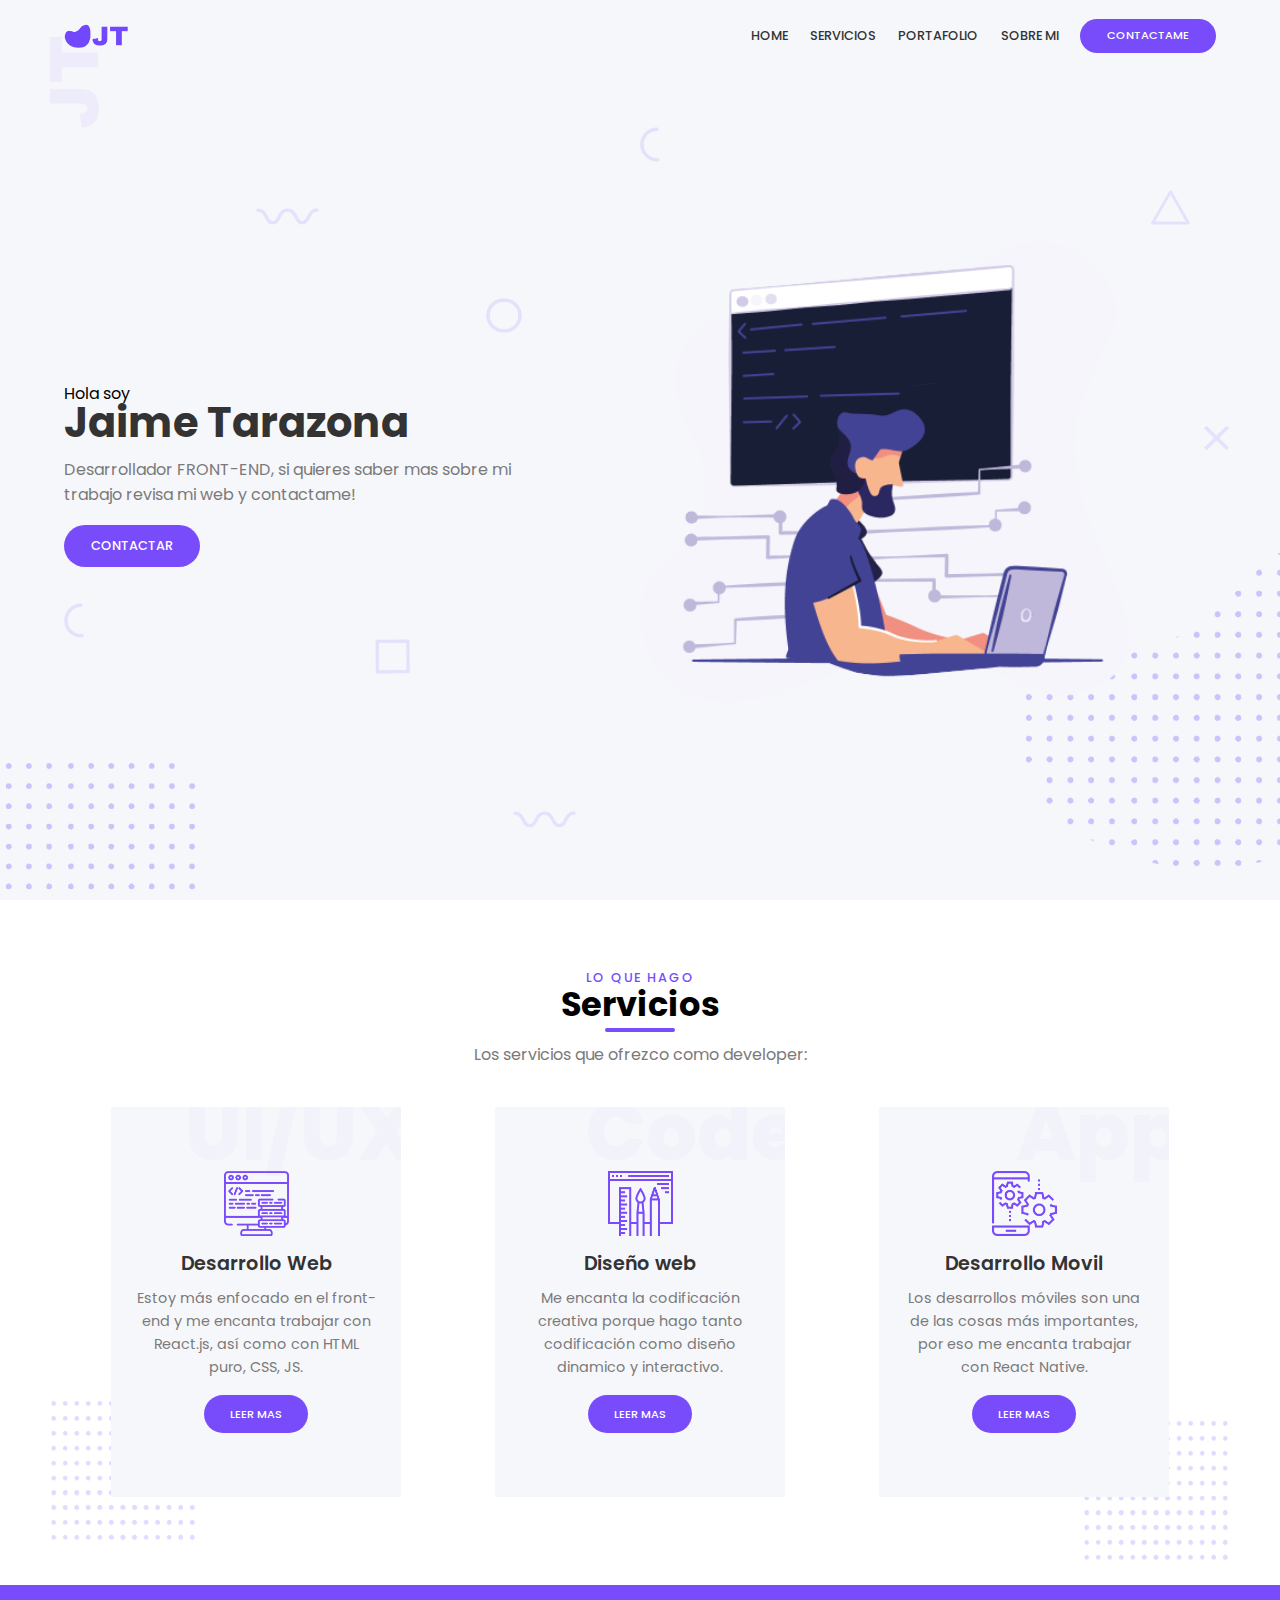
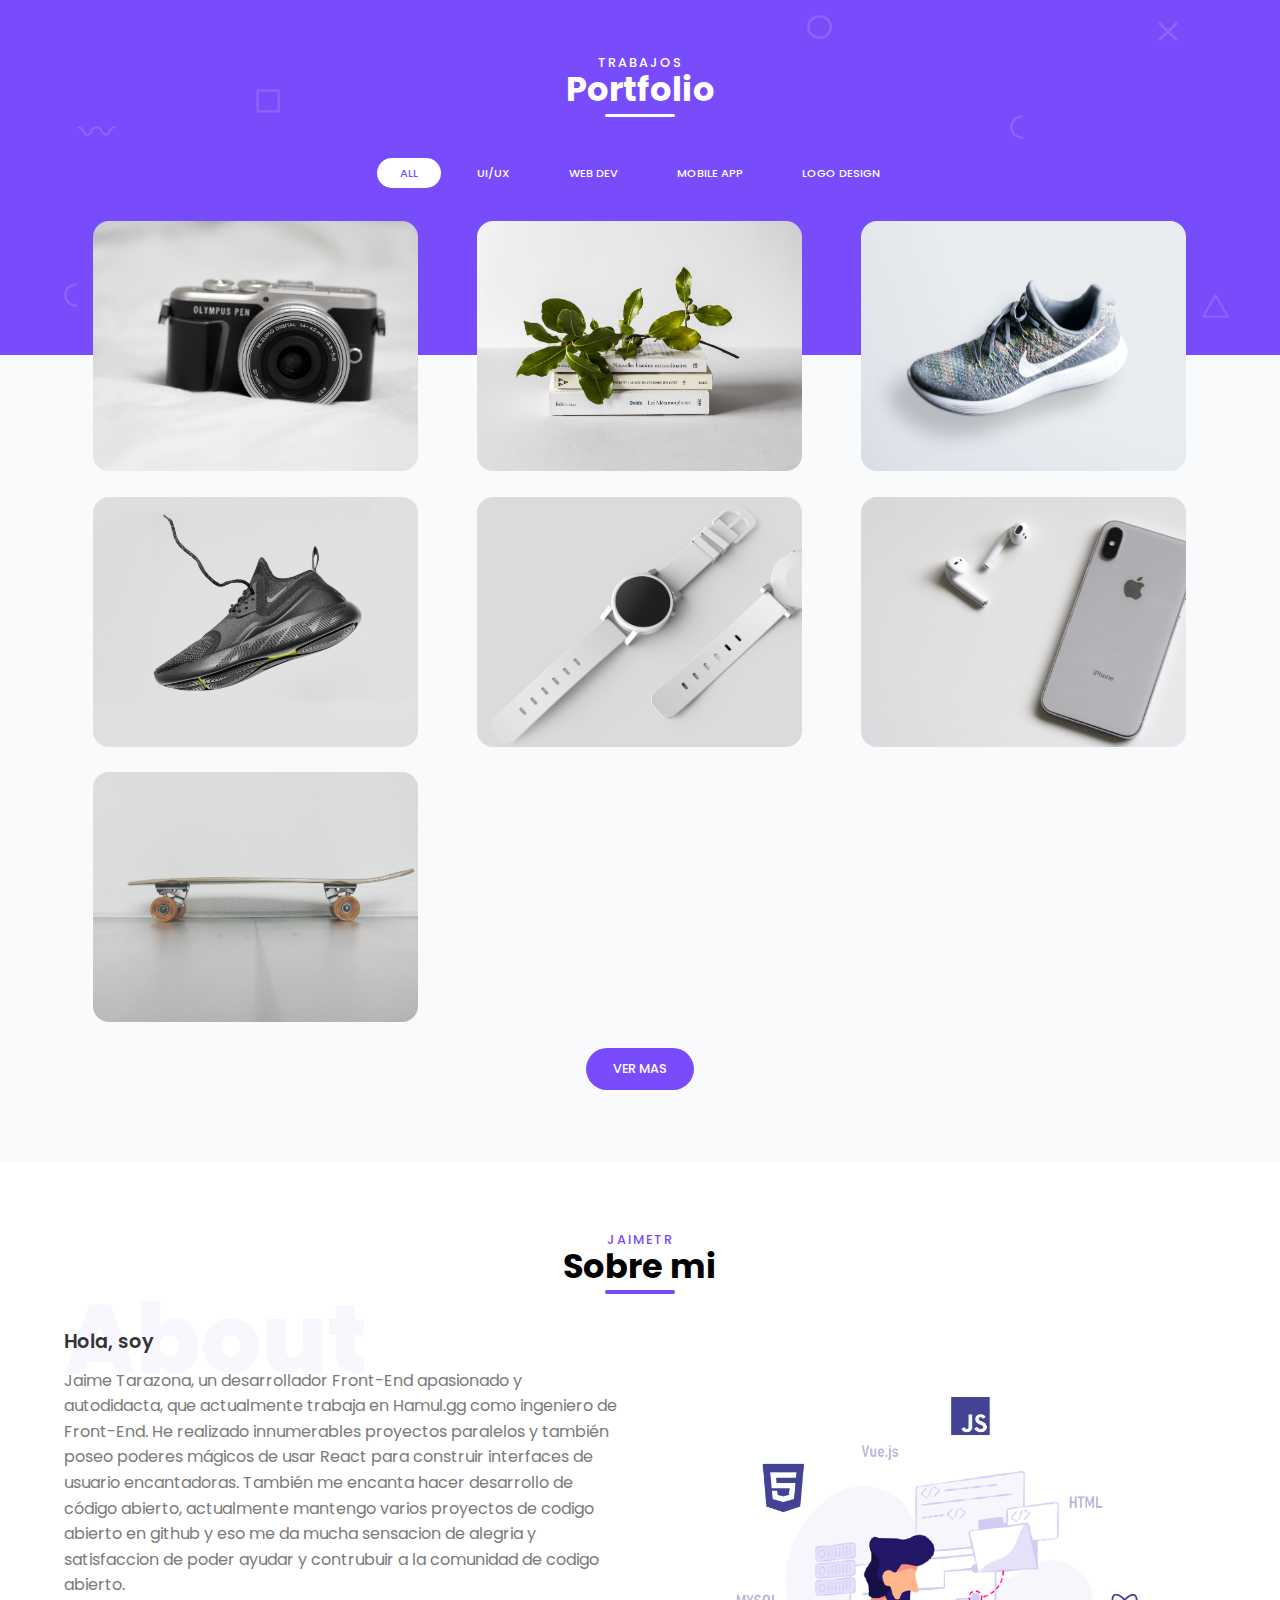
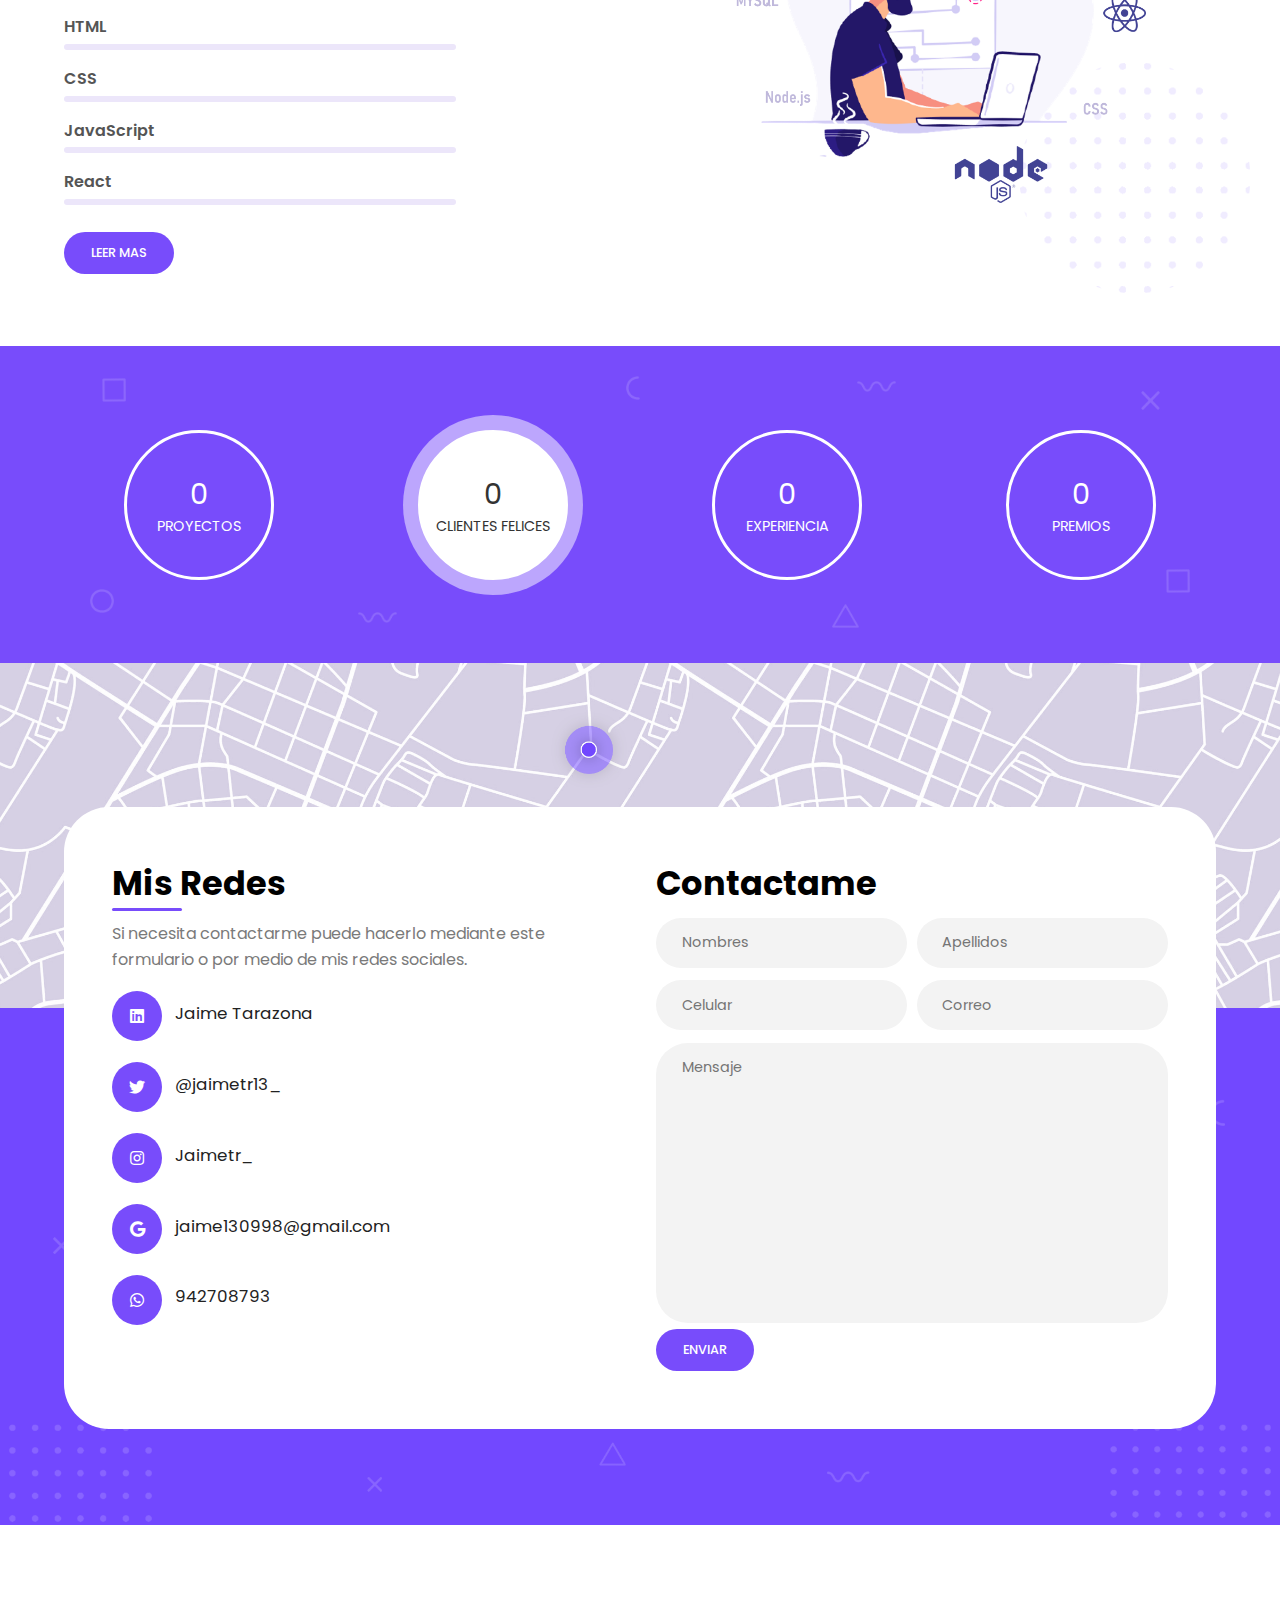
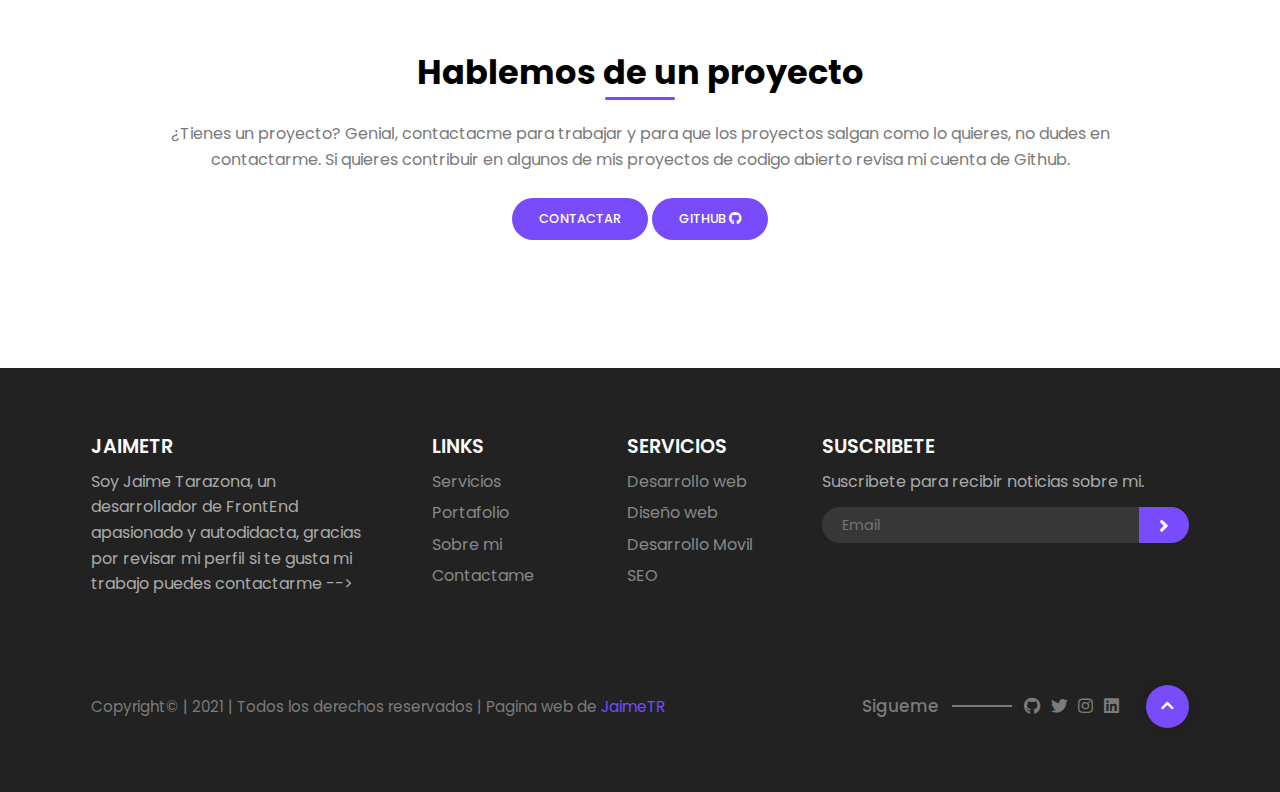
==== commit 7b789a00: "version 2.0" ====
--- a/index.html
+++ b/index.html
@@ -1,17 +1,14 @@
-<!--
-Author: JaimeTR 
--->
 <!DOCTYPE html>
 <html lang="es">
 
 <head>
     <meta charset="UTF-8" />
     <meta name="viewport" content="width=device-width, initial-scale=1.0" />
-    <title>Jaime Tarazona - Portafolio Web</title>
+    <title>Jaime Tarazona</title>
     <link rel="stylesheet" href="https://cdnjs.cloudflare.com/ajax/libs/font-awesome/5.15.4/css/all.min.css" />
     <link rel="stylesheet" href="https://unpkg.com/swiper/swiper-bundle.min.css" />
     <link rel="stylesheet" href="./css/style.css" />
-    <link rel="shortcut icon" href="assets/images/logoitenav.png" type="images/ico">
+
 </head>
 
 <body>
@@ -29,11 +26,13 @@
                 <img src="./img/shapes/letters.png" class="letters" alt="" />
                 <img src="./img/shapes/points1.png" class="points points1" alt="" />
             </div>
+
             <nav>
                 <div class="container">
                     <div class="logo">
                         <img src="./img/logo.png" alt="" />
                     </div>
+
                     <div class="links">
                         <ul>
                             <li>
@@ -53,20 +52,24 @@
                             </li>
                         </ul>
                     </div>
+
                     <div class="hamburger-menu">
                         <div class="bar"></div>
                     </div>
                 </div>
             </nav>
+
             <div class="header-content">
                 <div class="container grid-2">
                     <div class="column-1">
+                        <p class="header">Hola soy </p>
                         <h1 class="header-title">Jaime Tarazona</h1>
                         <p class="text">
-                            Hola, Soy Jaime Tarazona, Desarrollador web creativo FRONT-END, si quieres saber mas sobre mi trabajo contactame!
+                            Desarrollador FRONT-END, si quieres saber mas sobre mi trabajo revisa mi web y contactame!
                         </p>
                         <a href="#contact" class="btn">CONTACTAR</a>
                     </div>
+
                     <div class="column-2 image">
                         <img src="./img/shapes/points2.png" class="points points2" alt="" />
                         <img src="./img/person.png" class="img-element z-index" alt="" />
@@ -74,6 +77,9 @@
                 </div>
             </div>
         </header>
+
+        <!--Servicios-->
+
         <section class="services section" id="services">
             <div class="container">
                 <div class="section-header">
@@ -124,7 +130,6 @@
                 </div>
             </div>
         </section>
-
         <!--Portafolio-->
 
         <section class="portfolio section" id="portfolio">
@@ -284,7 +289,7 @@
                     <div class="column-1">
                         <h3 class="title-sm">Hola, soy</h3>
                         <p class="text">
-                            Jaime Tarazona, un desarrollador de FrontEnd apasionado y autodidacta, que actualmente trabaja en Hamul.gg como ingeniero de FrontEnd. He realizado innumerables proyectos paralelos y también poseo poderes mágicos de usar React para construir interfaces
+                            Jaime Tarazona, un desarrollador Front-End apasionado y autodidacta, que actualmente trabaja en Hamul.gg como ingeniero de Front-End. He realizado innumerables proyectos paralelos y también poseo poderes mágicos de usar React para construir interfaces
                             de usuario encantadoras. También me encanta hacer desarrollo de código abierto, actualmente mantengo varios proyectos de codigo abierto en github y eso me da mucha sensacion de alegria y satisfaccion de poder ayudar y contrubuir
                             a la comunidad de codigo abierto.
                         </p>
@@ -434,8 +439,6 @@
             </div>
         </section>
 
-        <!--Proyecto-->
-
         <section class="hireme" id="hireme">
             <div class="container">
                 <h3 class="title">Hablemos de un proyecto</h3>
@@ -450,10 +453,69 @@
 
     <footer class="footer">
         <div class="container">
+            <div class="grid-4">
+                <div class="grid-4-col footer-about">
+                    <h3 class="title-sm">JAIMETR</h3>
+                    <p class="text">
+                        Soy Jaime Tarazona, un desarrollador de FrontEnd apasionado y autodidacta, gracias por revisar mi perfil si te gusta mi trabajo puedes contactarme -->
+                    </p>
+                </div>
+
+                <div class="grid-4-col footer-links">
+                    <h3 class="title-sm">LINKS</h3>
+                    <ul>
+                        <li>
+                            <a href="#services">Servicios</a>
+                        </li>
+                        <li>
+                            <a href="#portfolio">Portafolio</a>
+                        </li>
+                        <li>
+                            <a href="#about">Sobre mi</a>
+                        </li>
+
+                        <li>
+                            <a href="#contact">Contactame</a>
+                        </li>
+                    </ul>
+                </div>
+
+                <div class="grid-4-col footer-links">
+                    <h3 class="title-sm">SERVICIOS</h3>
+                    <ul>
+                        <li>
+                            <a href="#">Desarrollo web</a>
+                        </li>
+                        <li>
+                            <a href="#">Diseño web</a>
+                        </li>
+                        <li>
+                            <a href="#">Desarrollo Movil</a>
+                        </li>
+                        <li>
+                            <a href="#">SEO</a>
+                        </li>
+                    </ul>
+                </div>
+
+                <div class="grid-4-col footer-newstletter">
+                    <h3 class="title-sm">SUSCRIBETE</h3>
+                    <p class="text">
+                        Suscribete para recibir noticias sobre mi.
+                    </p>
+                    <div class="footer-input-wrap">
+                        <input type="email" class="footer-input" placeholder="Email" />
+                        <a href="#" class="input-arrow">
+                            <i class="fas fa-angle-right"></i>
+                        </a>
+                    </div>
+                </div>
+            </div>
+
             <div class="bottom-footer">
                 <div class="copyright">
                     <p class="text">
-                        Copyright&copy; | 2021 | Todos los derechos reservados | pagina web de
+                        Copyright&copy; | 2021 | Todos los derechos reservados | Pagina web de
                         <span>JaimeTR</span>
                     </p>
                 </div>
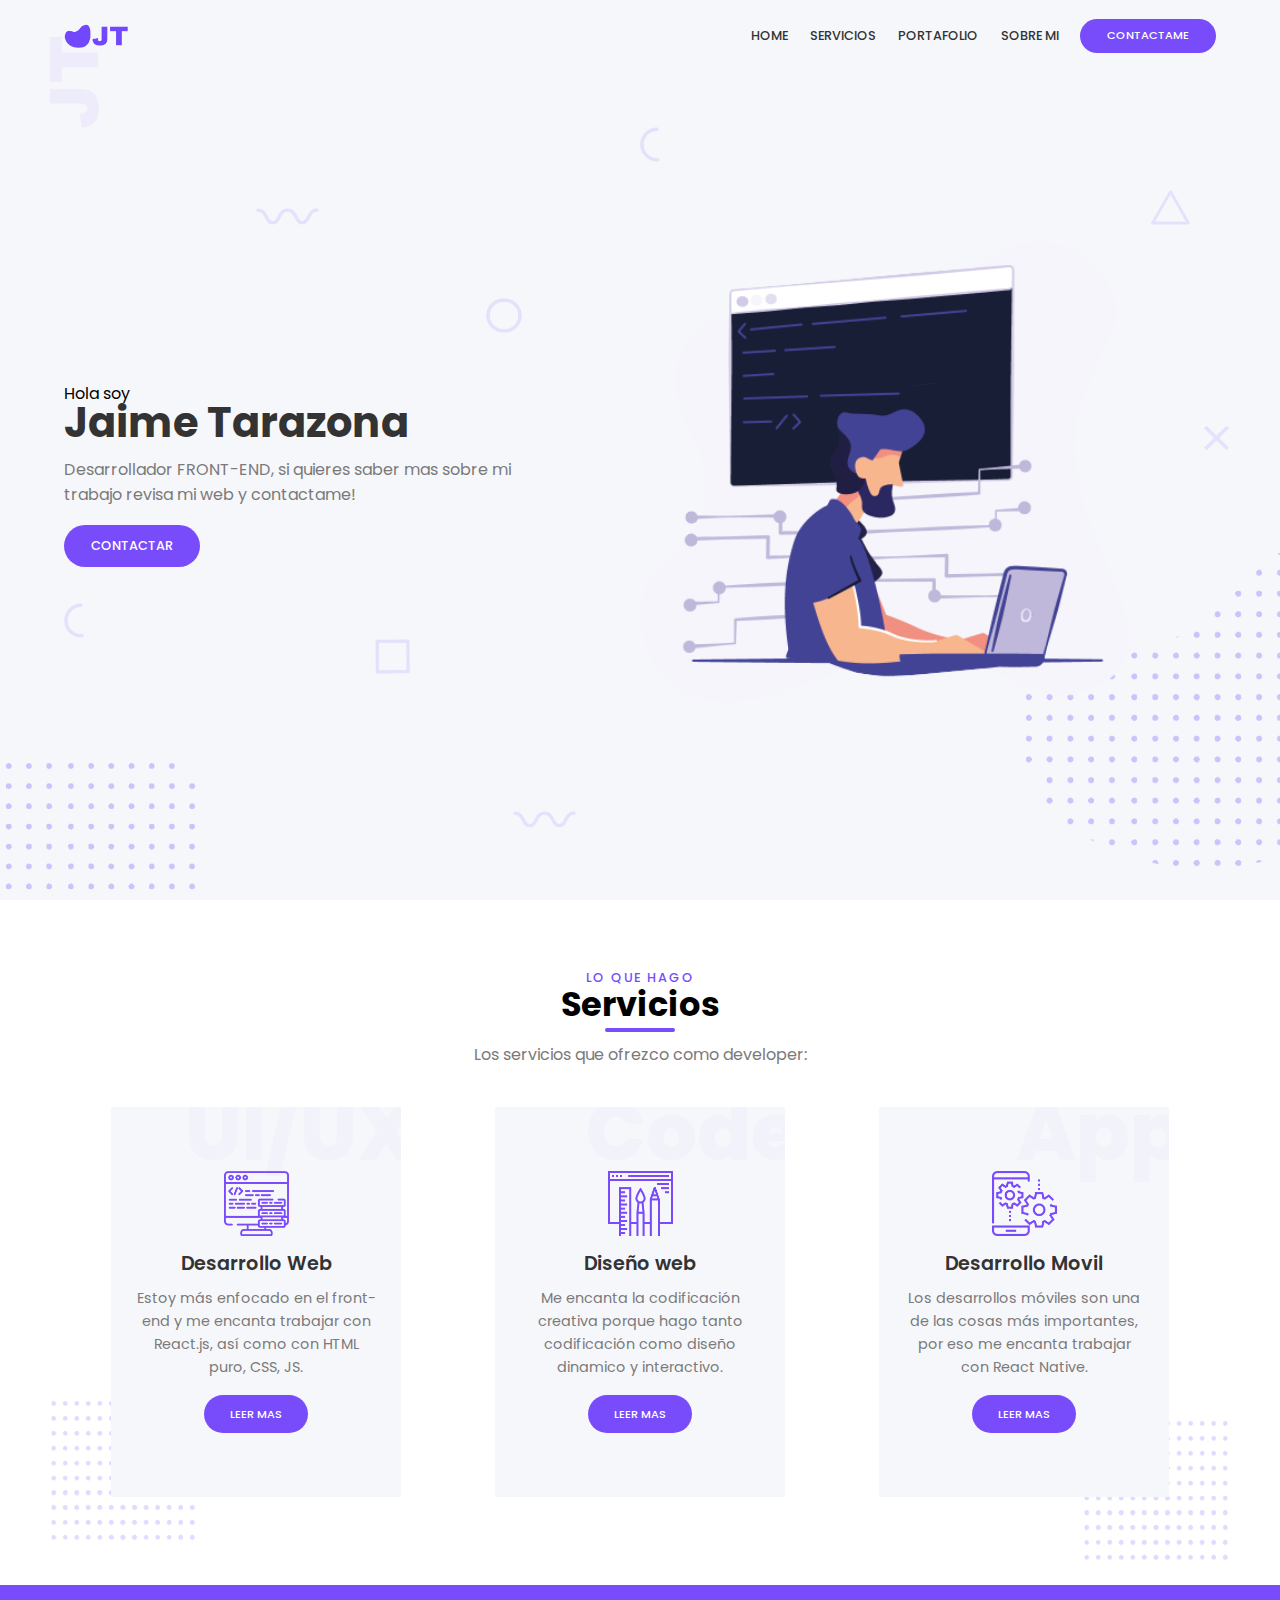
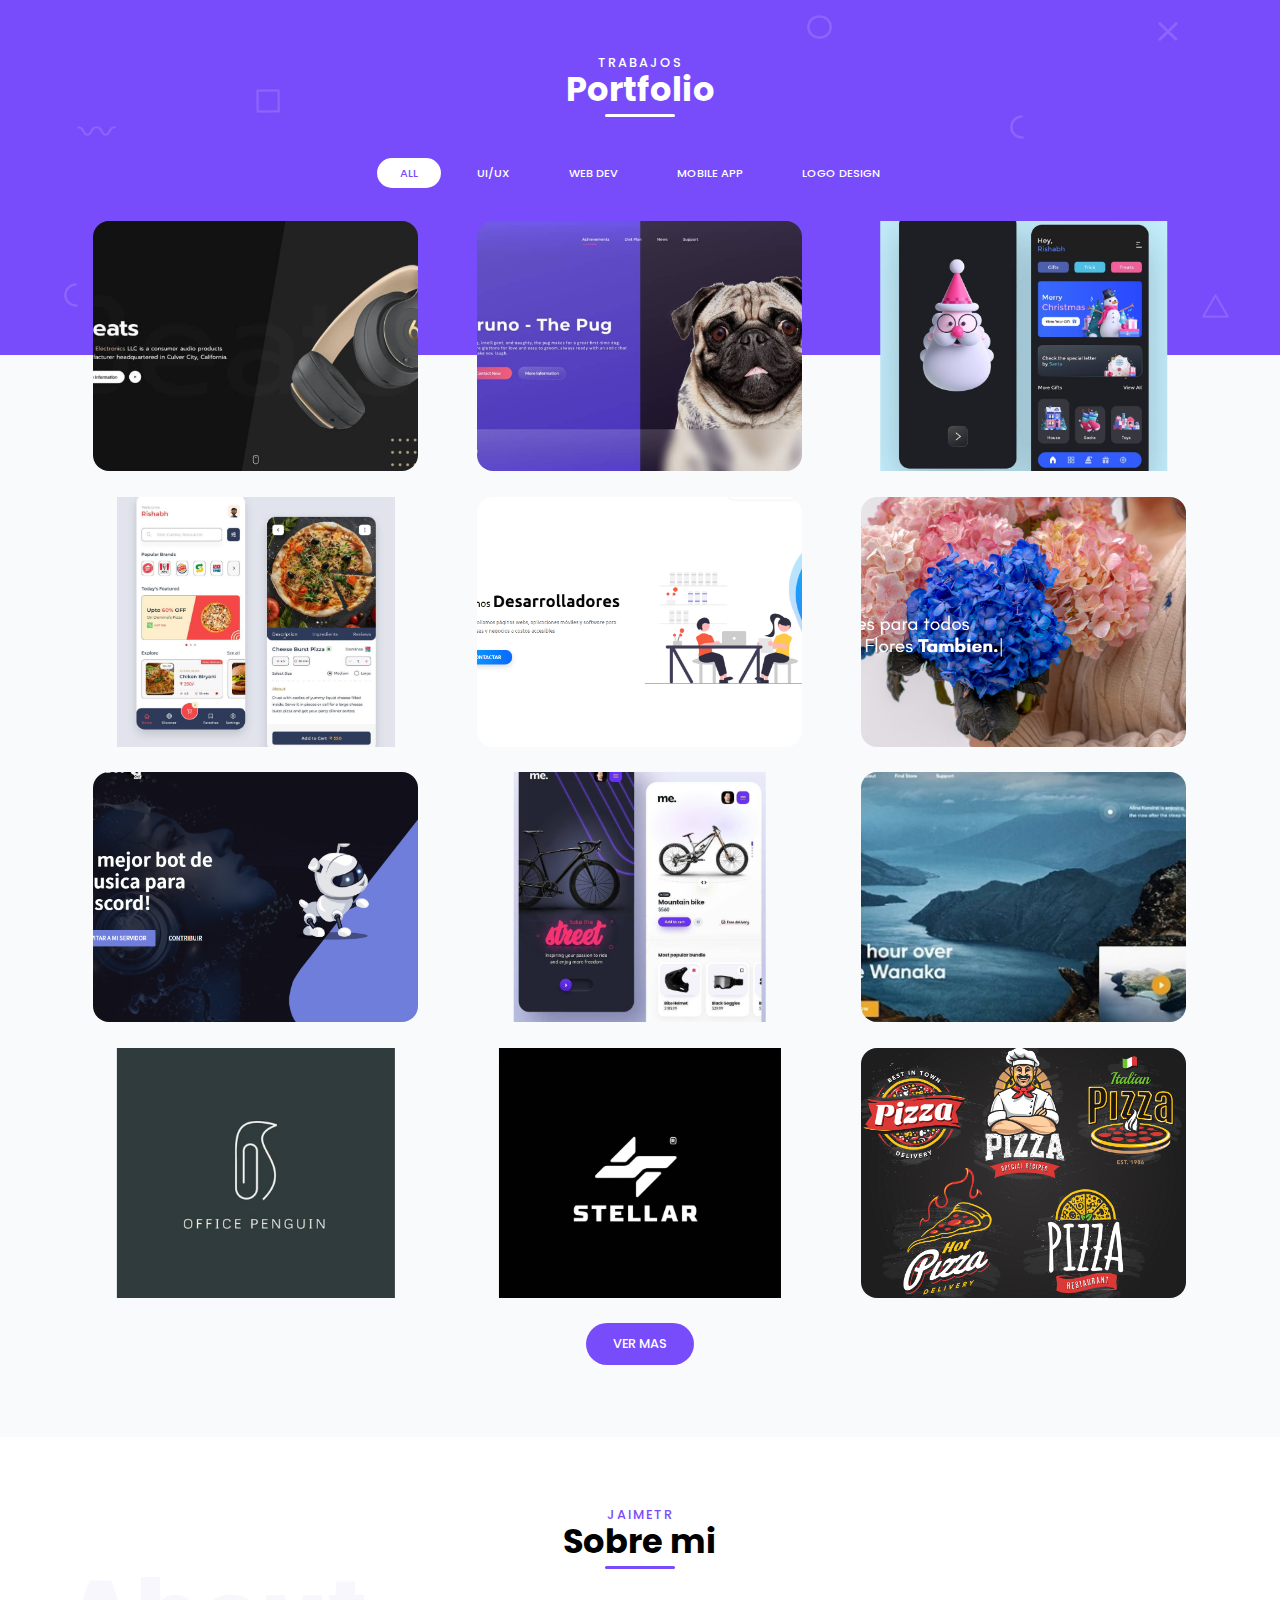
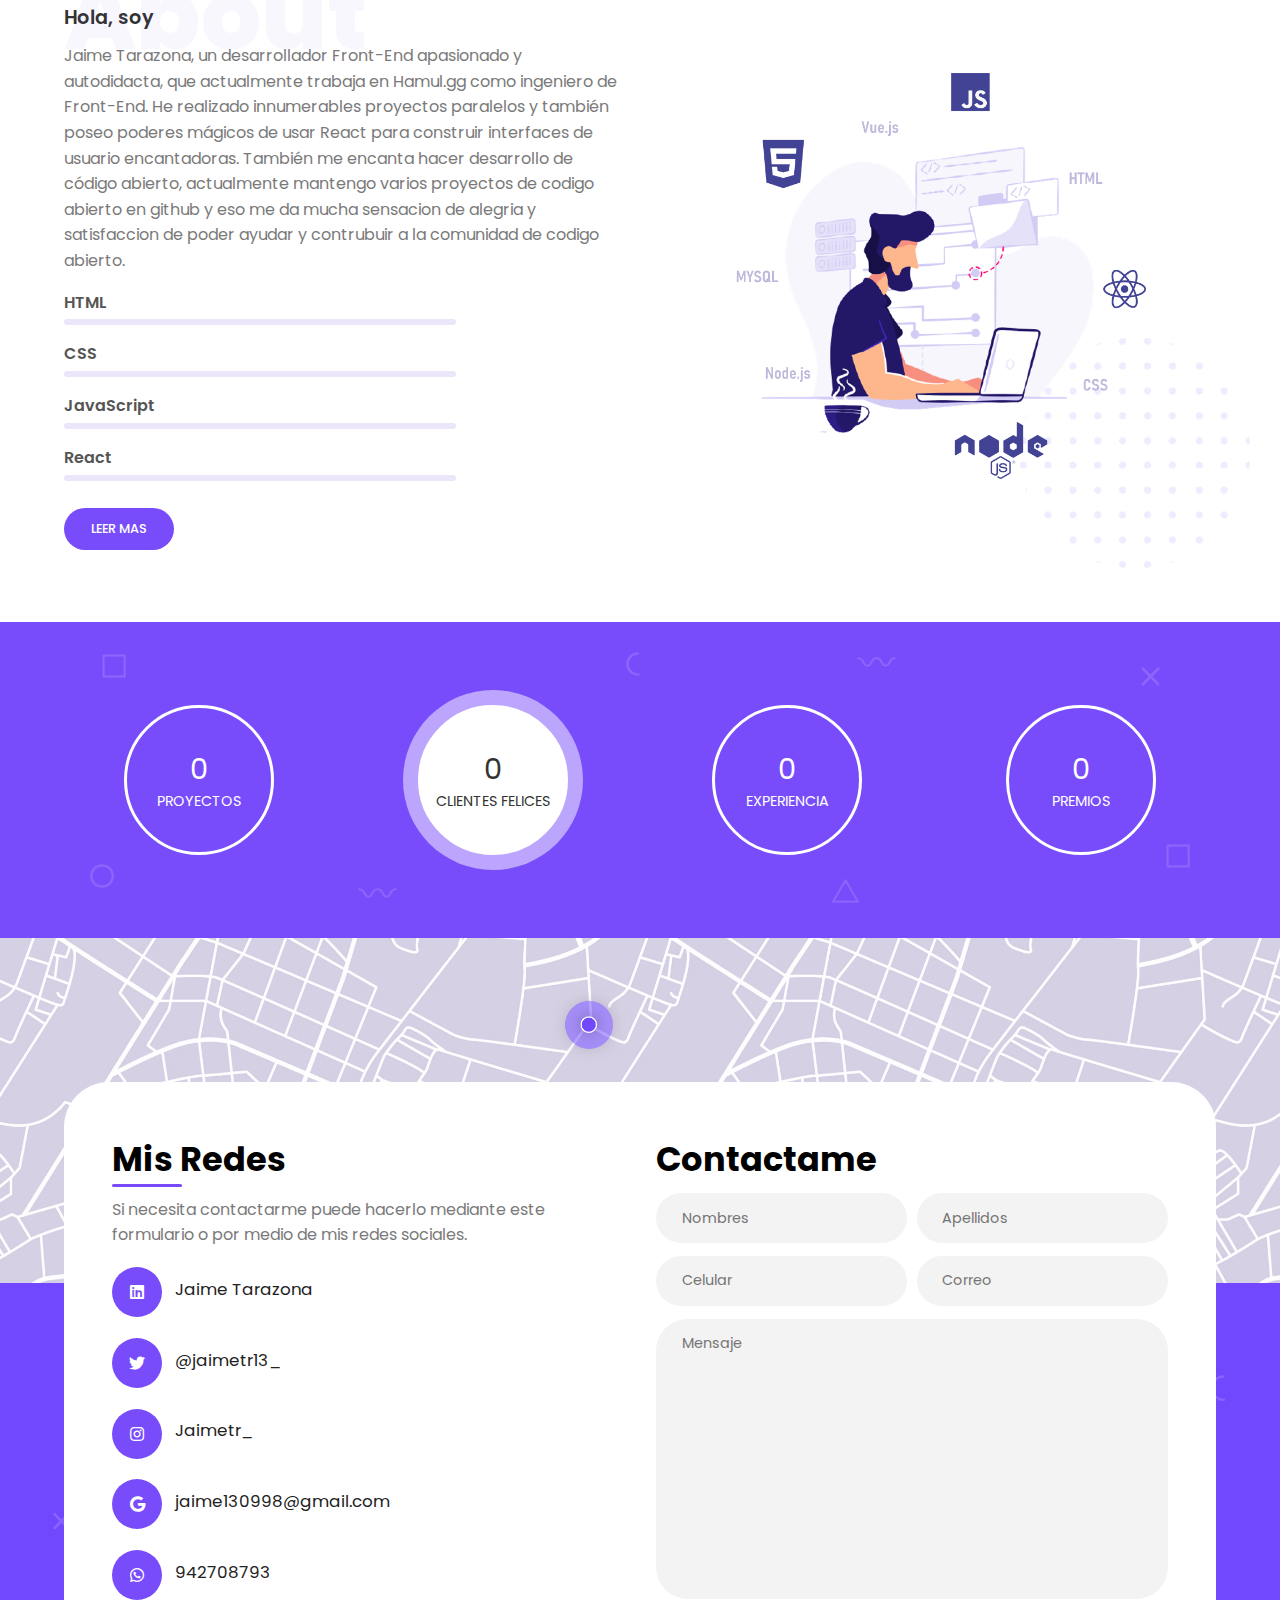
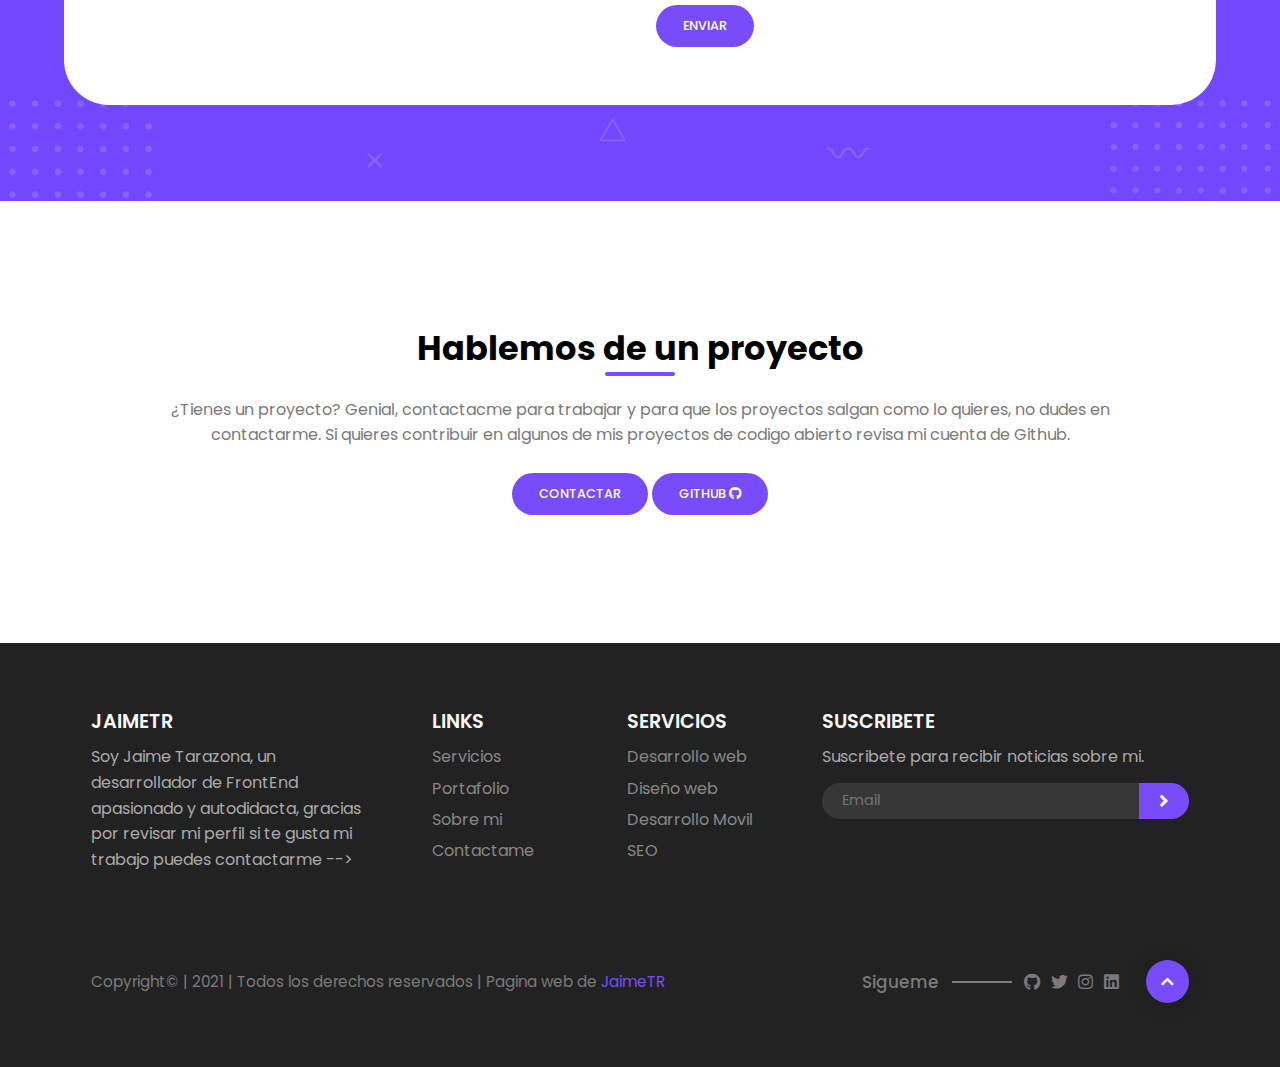
==== commit 8f5130c9: "update 28/11" ====
--- a/index.html
+++ b/index.html
@@ -8,6 +8,7 @@
     <link rel="stylesheet" href="https://cdnjs.cloudflare.com/ajax/libs/font-awesome/5.15.4/css/all.min.css" />
     <link rel="stylesheet" href="https://unpkg.com/swiper/swiper-bundle.min.css" />
     <link rel="stylesheet" href="./css/style.css" />
+    <link rel="shortcut icon" href="./img/jaimetrlogo.png" type="images/ico">
 
 </head>
 
@@ -62,7 +63,7 @@
             <div class="header-content">
                 <div class="container grid-2">
                     <div class="column-1">
-                        <p class="header">Hola soy </p>
+                        <p class="header">Hola soy</p>
                         <h1 class="header-title">Jaime Tarazona</h1>
                         <p class="text">
                             Desarrollador FRONT-END, si quieres saber mas sobre mi trabajo revisa mi web y contactame!
@@ -161,110 +162,146 @@
                 </button>
                     </div>
                     <div class="grid">
+                        <div class="grid-item ui">
+                            <div class="gallery-image">
+                                <img src="./img/portfolio/port1.png" alt="" />
+                                <div class="img-overlay">
+                                    <div class="plus"></div>
+                                    <div class="img-description">
+                                        <h3>UI / UX</h3>
+                                        <h5>Ver Demo</h5>
+                                    </div>
+                                </div>
+                            </div>
+                        </div>
+                        <div class="grid-item ui">
+                            <div class="gallery-image">
+                                <img src="./img/portfolio/port2.png" alt="" />
+                                <div class="img-overlay">
+                                    <div class="plus"></div>
+                                    <div class="img-description">
+                                        <h3>UI / UX</h3>
+                                        <h5>Ver Demo</h5>
+                                    </div>
+                                </div>
+                            </div>
+                        </div>
+                        <div class="grid-item ui appdev">
+                            <div class="gallery-image">
+                                <img src="./img/portfolio/port3.png" alt="" />
+                                <div class="img-overlay">
+                                    <div class="plus"></div>
+                                    <div class="img-description">
+                                        <h3>MOBILE APP</h3>
+                                        <h5>Ver Demo</h5>
+                                    </div>
+                                </div>
+                            </div>
+                        </div>
+                        <div class="grid-item appdev">
+                            <div class="gallery-image">
+                                <img src="./img/portfolio/port4.png" alt="" />
+                                <div class="img-overlay">
+                                    <div class="plus"></div>
+                                    <div class="img-description">
+                                        <h3>APP MOBIL</h3>
+                                        <h5>Ver Demo</h5>
+                                    </div>
+                                </div>
+                            </div>
+                        </div>
+                        <div class="grid-item webdev">
+                            <div class="gallery-image">
+                                <img src="./img/portfolio/port5.png" alt="" />
+                                <div class="img-overlay">
+                                    <div class="plus"></div>
+                                    <div class="img-description">
+                                        <h3>DESARROLLO WEB</h3>
+                                        <h5>Ver Web</h5>
+                                    </div>
+                                </div>
+                            </div>
+                        </div>
+                        <div class="grid-item webdev">
+                            <div class="gallery-image">
+                                <img src="./img/portfolio/port6.png" alt="" />
+                                <div class="img-overlay">
+                                    <div class="plus"></div>
+                                    <div class="img-description">
+                                        <h3>DESARROLLO WEB</h3>
+                                        <h5>Ver Web</h5>
+                                    </div>
+                                </div>
+                            </div>
+                        </div>
+                        <div class="grid-item webdev">
+                            <div class="gallery-image">
+                                <img src="./img/portfolio/port7.png" alt="" />
+                                <div class="img-overlay">
+                                    <div class="plus"></div>
+                                    <div class="img-description">
+                                        <h3>DESARROLLO WEB</h3>
+                                        <h5>Ver Web</h5>
+                                    </div>
+                                </div>
+                            </div>
+                        </div>
+                        <div class="grid-item appdev ui">
+                            <div class="gallery-image">
+                                <img src="./img/portfolio/port8.png" alt="" />
+                                <div class="img-overlay">
+                                    <div class="plus"></div>
+                                    <div class="img-description">
+                                        <h3>APP MOBIL - UI / UX</h3>
+                                        <h5>Ver Demo</h5>
+                                    </div>
+                                </div>
+                            </div>
+                        </div>
+                        <div class="grid-item ui webdev">
+                            <div class="gallery-image">
+                                <img src="./img/portfolio/port9.png" alt="" />
+                                <div class="img-overlay">
+                                    <div class="plus"></div>
+                                    <div class="img-description">
+                                        <h3>DEV WEB - UI / UX</h3>
+                                        <h5>Ver Demo</h5>
+                                    </div>
+                                </div>
+                            </div>
+                        </div>
                         <div class="grid-item logo-design">
                             <div class="gallery-image">
-                                <img src="./img/portfolio/port1.jpg" alt="" />
-                                <div class="img-overlay">
-                                    <div class="plus"></div>
-                                    <div class="img-description">
-                                        <h3>Logo Design</h3>
-                                        <h5>View Demo</h5>
-                                    </div>
-                                </div>
-                            </div>
-                        </div>
-                        <div class="grid-item webdev">
-                            <div class="gallery-image">
-                                <img src="./img/portfolio/port2.png" alt="" />
-                                <div class="img-overlay">
-                                    <div class="plus"></div>
-                                    <div class="img-description">
-                                        <h3>Web Development</h3>
-                                        <h5>View Demo</h5>
-                                    </div>
-                                </div>
-                            </div>
-                        </div>
-                        <div class="grid-item ui webdev">
-                            <div class="gallery-image">
-                                <img src="./img/portfolio/port3.png" alt="" />
-                                <div class="img-overlay">
-                                    <div class="plus"></div>
-                                    <div class="img-description">
-                                        <h3>Web Design</h3>
-                                        <h5>View Demo</h5>
-                                    </div>
-                                </div>
-                            </div>
-                        </div>
-                        <div class="grid-item ui">
-                            <div class="gallery-image">
-                                <img src="./img/portfolio/port4.png" alt="" />
-                                <div class="img-overlay">
-                                    <div class="plus"></div>
-                                    <div class="img-description">
-                                        <h3>UI / UX Design</h3>
-                                        <h5>View Demo</h5>
+                                <img src="./img/portfolio/port10.png" alt="" />
+                                <div class="img-overlay">
+                                    <div class="plus"></div>
+                                    <div class="img-description">
+                                        <h3>DISEÑO DE LOGO</h3>
+                                        <h5>Ver</h5>
                                     </div>
                                 </div>
                             </div>
                         </div>
                         <div class="grid-item logo-design">
                             <div class="gallery-image">
-                                <img src="./img/portfolio/port5.jpg" alt="" />
-                                <div class="img-overlay">
-                                    <div class="plus"></div>
-                                    <div class="img-description">
-                                        <h3>Logo Design</h3>
-                                        <h5>View Demo</h5>
-                                    </div>
-                                </div>
-                            </div>
-                        </div>
-                        <div class="grid-item appdev">
-                            <div class="gallery-image">
-                                <img src="./img/portfolio/port6.jpg" alt="" />
-                                <div class="img-overlay">
-                                    <div class="plus"></div>
-                                    <div class="img-description">
-                                        <h3>App Development</h3>
-                                        <h5>View Demo</h5>
+                                <img src="./img/portfolio/port11.png" alt="" />
+                                <div class="img-overlay">
+                                    <div class="plus"></div>
+                                    <div class="img-description">
+                                        <h3>DISEÑO DE LOGO</h3>
+                                        <h5>Ver</h5>
                                     </div>
                                 </div>
                             </div>
                         </div>
                         <div class="grid-item logo-design">
                             <div class="gallery-image">
-                                <img src="./img/portfolio/port7.jpg" alt="" />
-                                <div class="img-overlay">
-                                    <div class="plus"></div>
-                                    <div class="img-description">
-                                        <h3>Logo Design</h3>
-                                        <h5>View Demo</h5>
-                                    </div>
-                                </div>
-                            </div>
-                        </div>
-                        <div class="grid-item appdev ui">
-                            <div class="gallery-image">
-                                <img src="./img/portfolio/port8.png" alt="" />
-                                <div class="img-overlay">
-                                    <div class="plus"></div>
-                                    <div class="img-description">
-                                        <h3>App Development</h3>
-                                        <h5>View Demo</h5>
-                                    </div>
-                                </div>
-                            </div>
-                        </div>
-                        <div class="grid-item ui webdev">
-                            <div class="gallery-image">
-                                <img src="./img/portfolio/port9.png" alt="" />
-                                <div class="img-overlay">
-                                    <div class="plus"></div>
-                                    <div class="img-description">
-                                        <h3>Web Design</h3>
-                                        <h5>View Demo</h5>
+                                <img src="./img/portfolio/port12.png" alt="" />
+                                <div class="img-overlay">
+                                    <div class="plus"></div>
+                                    <div class="img-description">
+                                        <h3>DISEÑO DE LOGO</h3>
+                                        <h5>Ver</h5>
                                     </div>
                                 </div>
                             </div>
